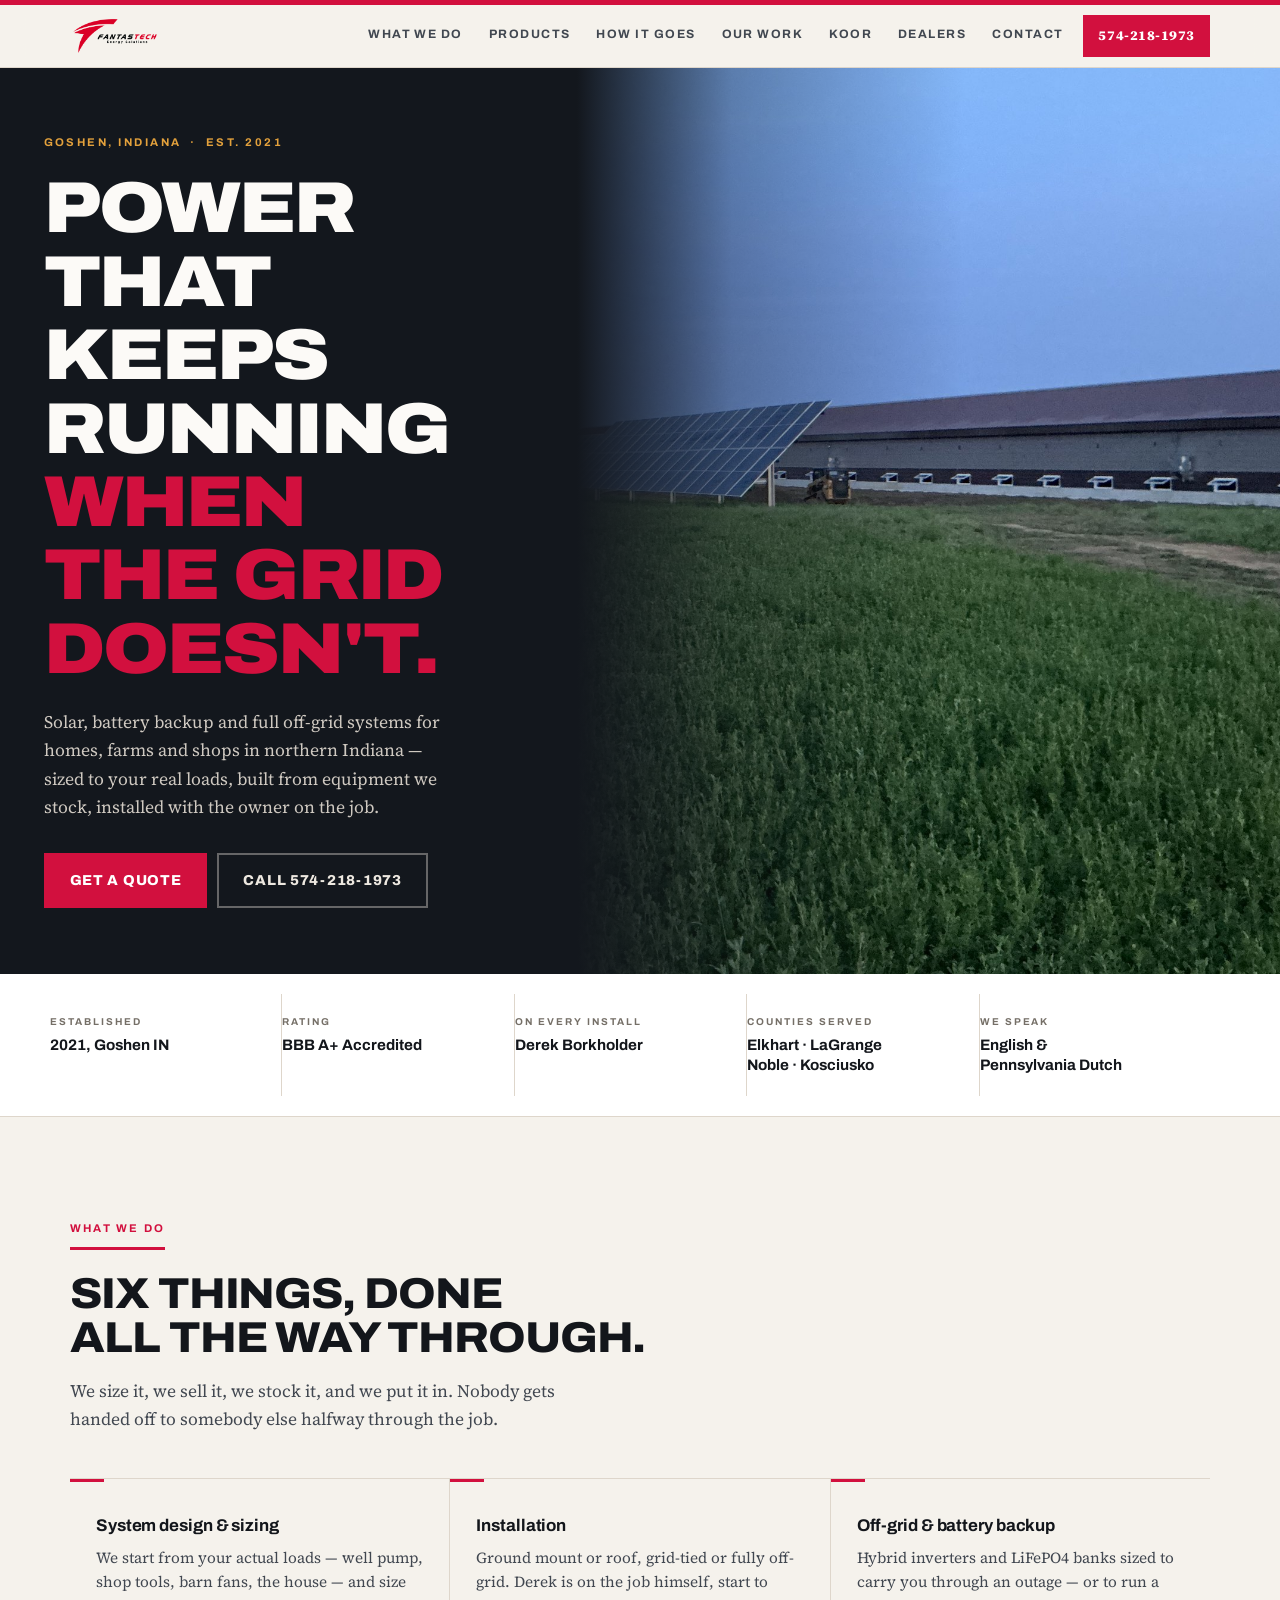
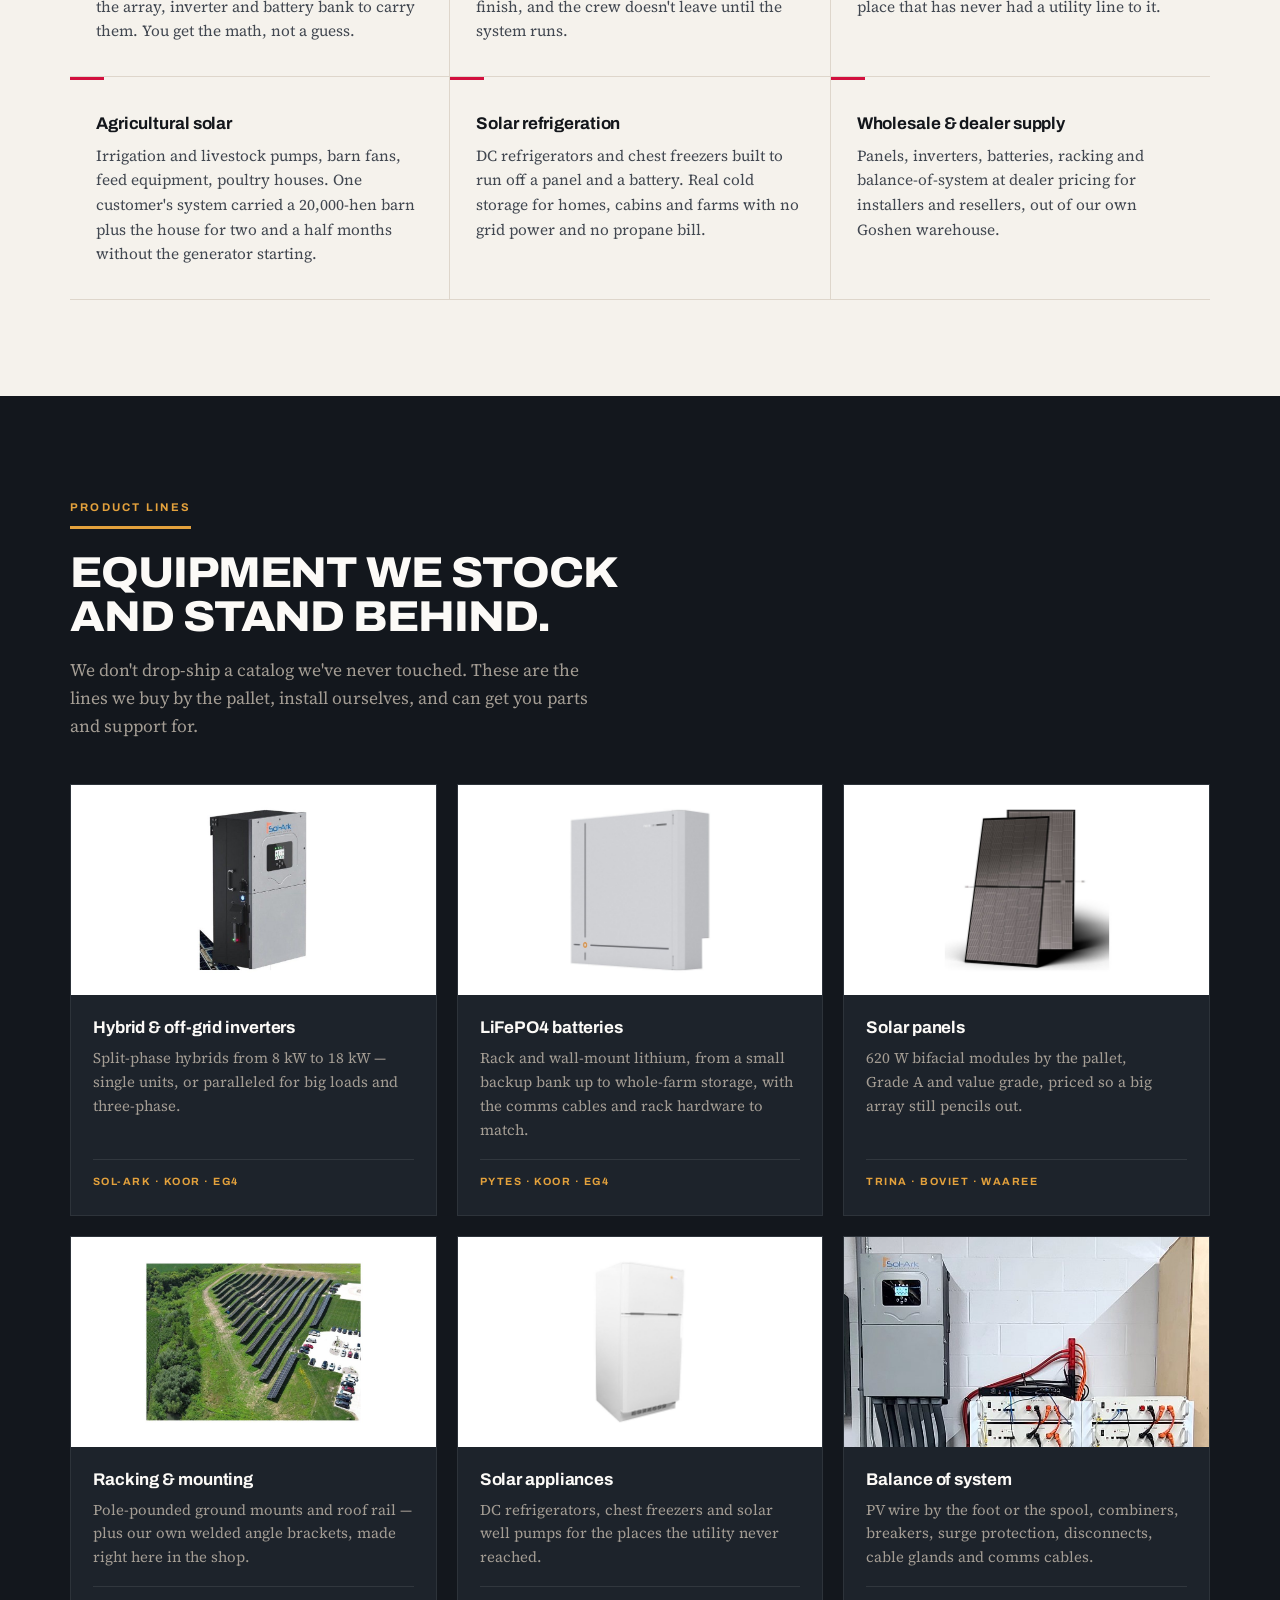
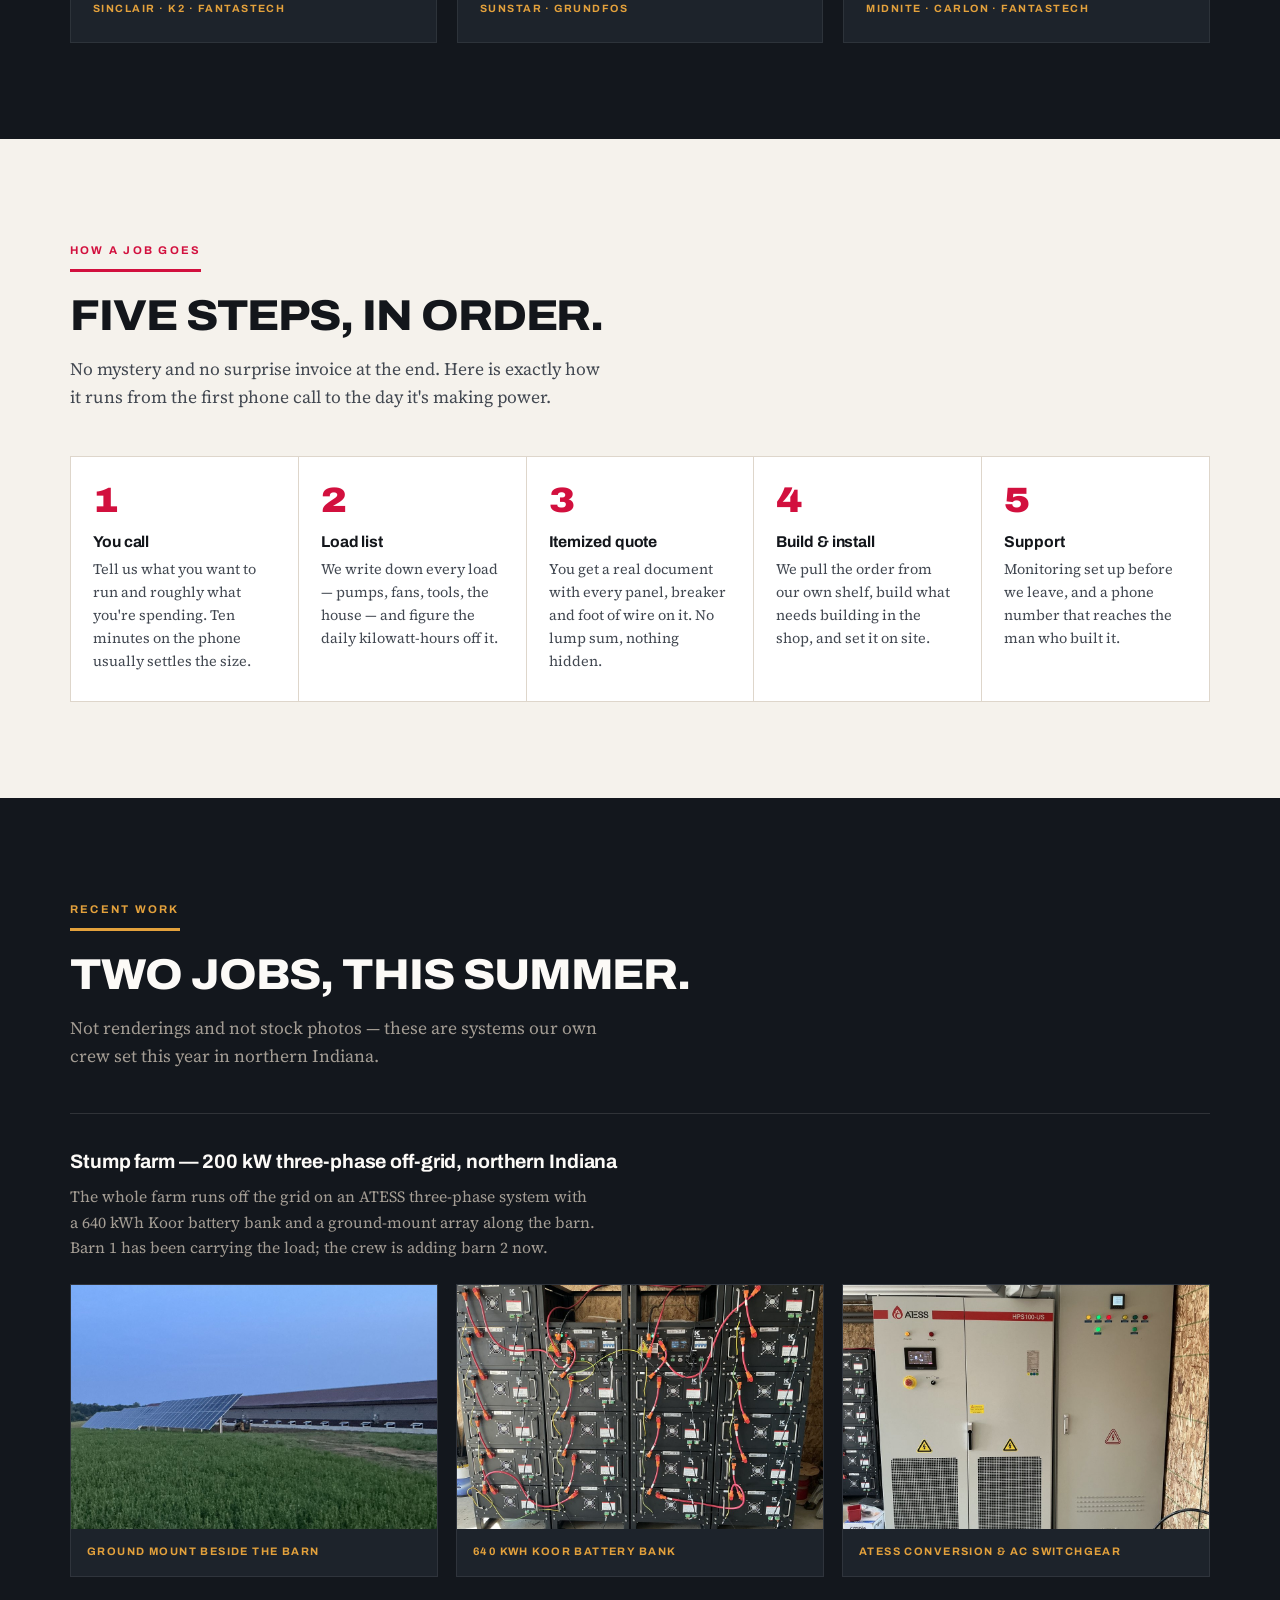
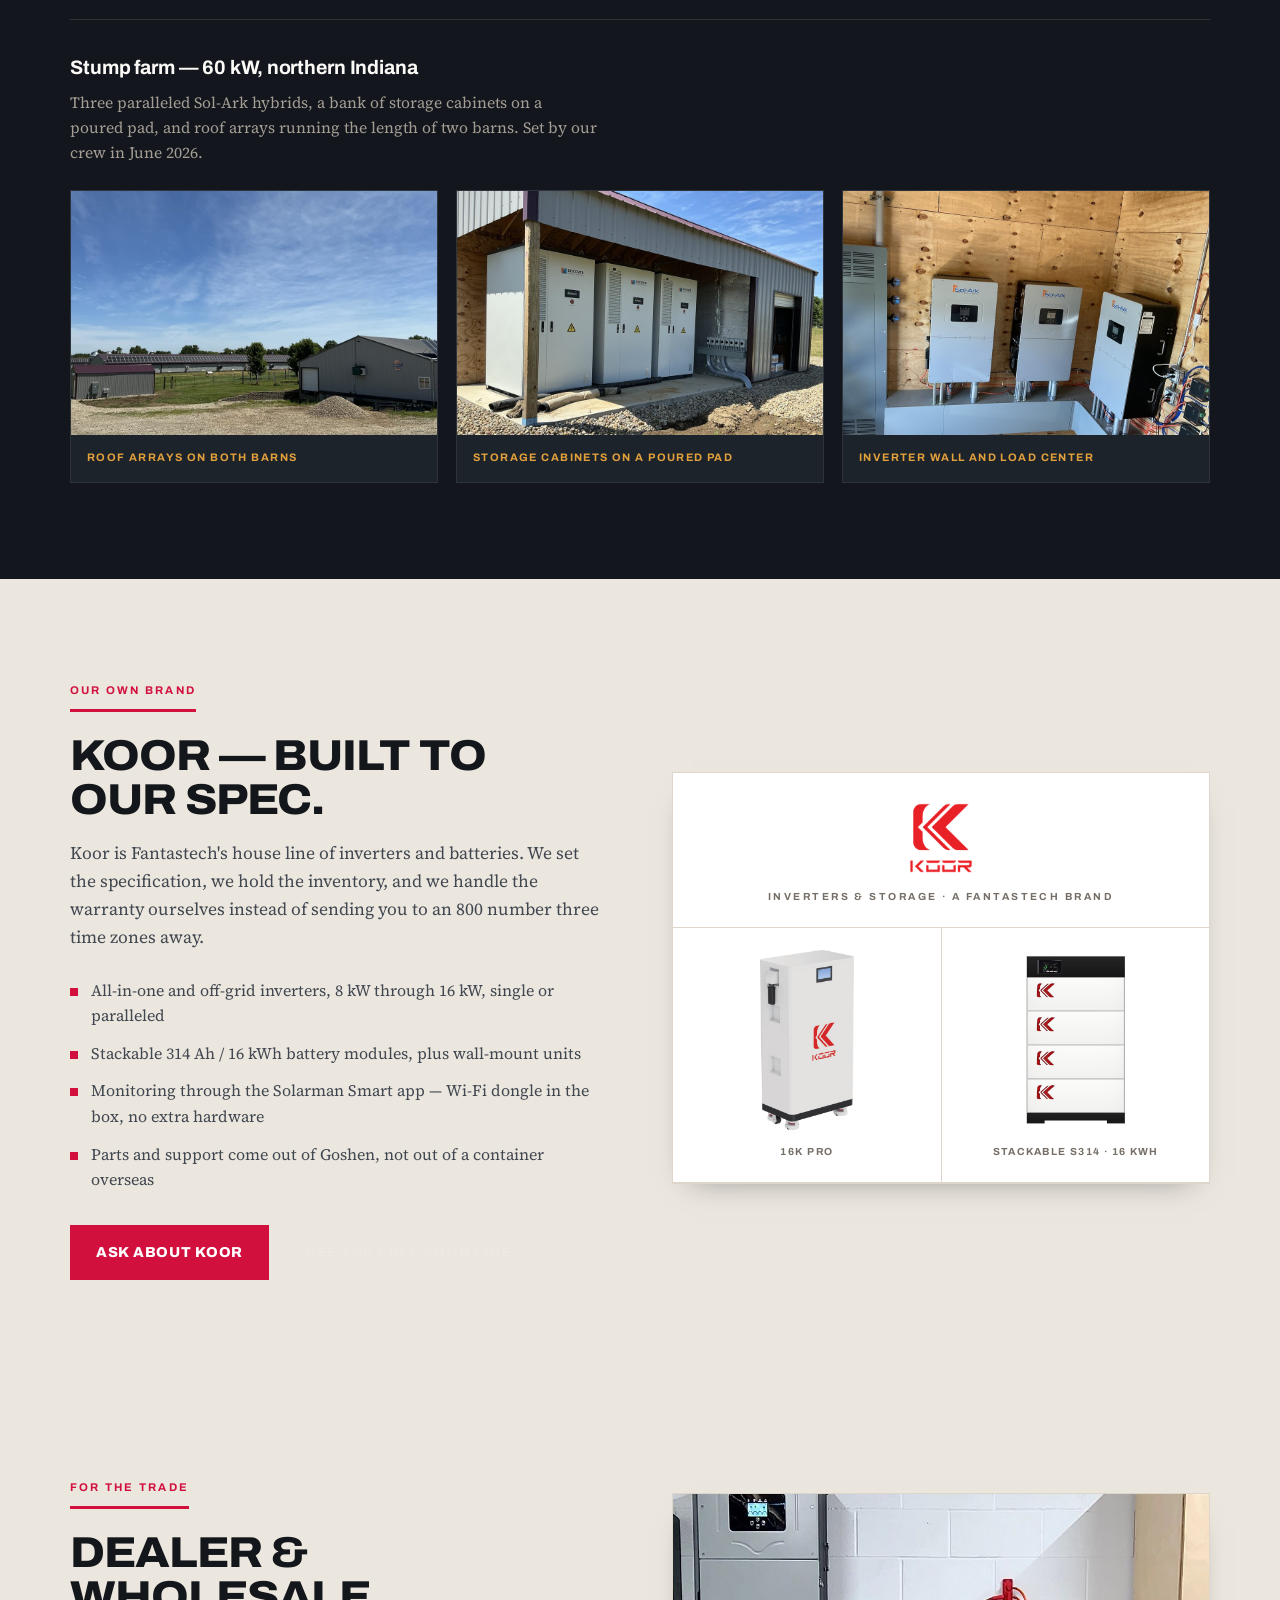
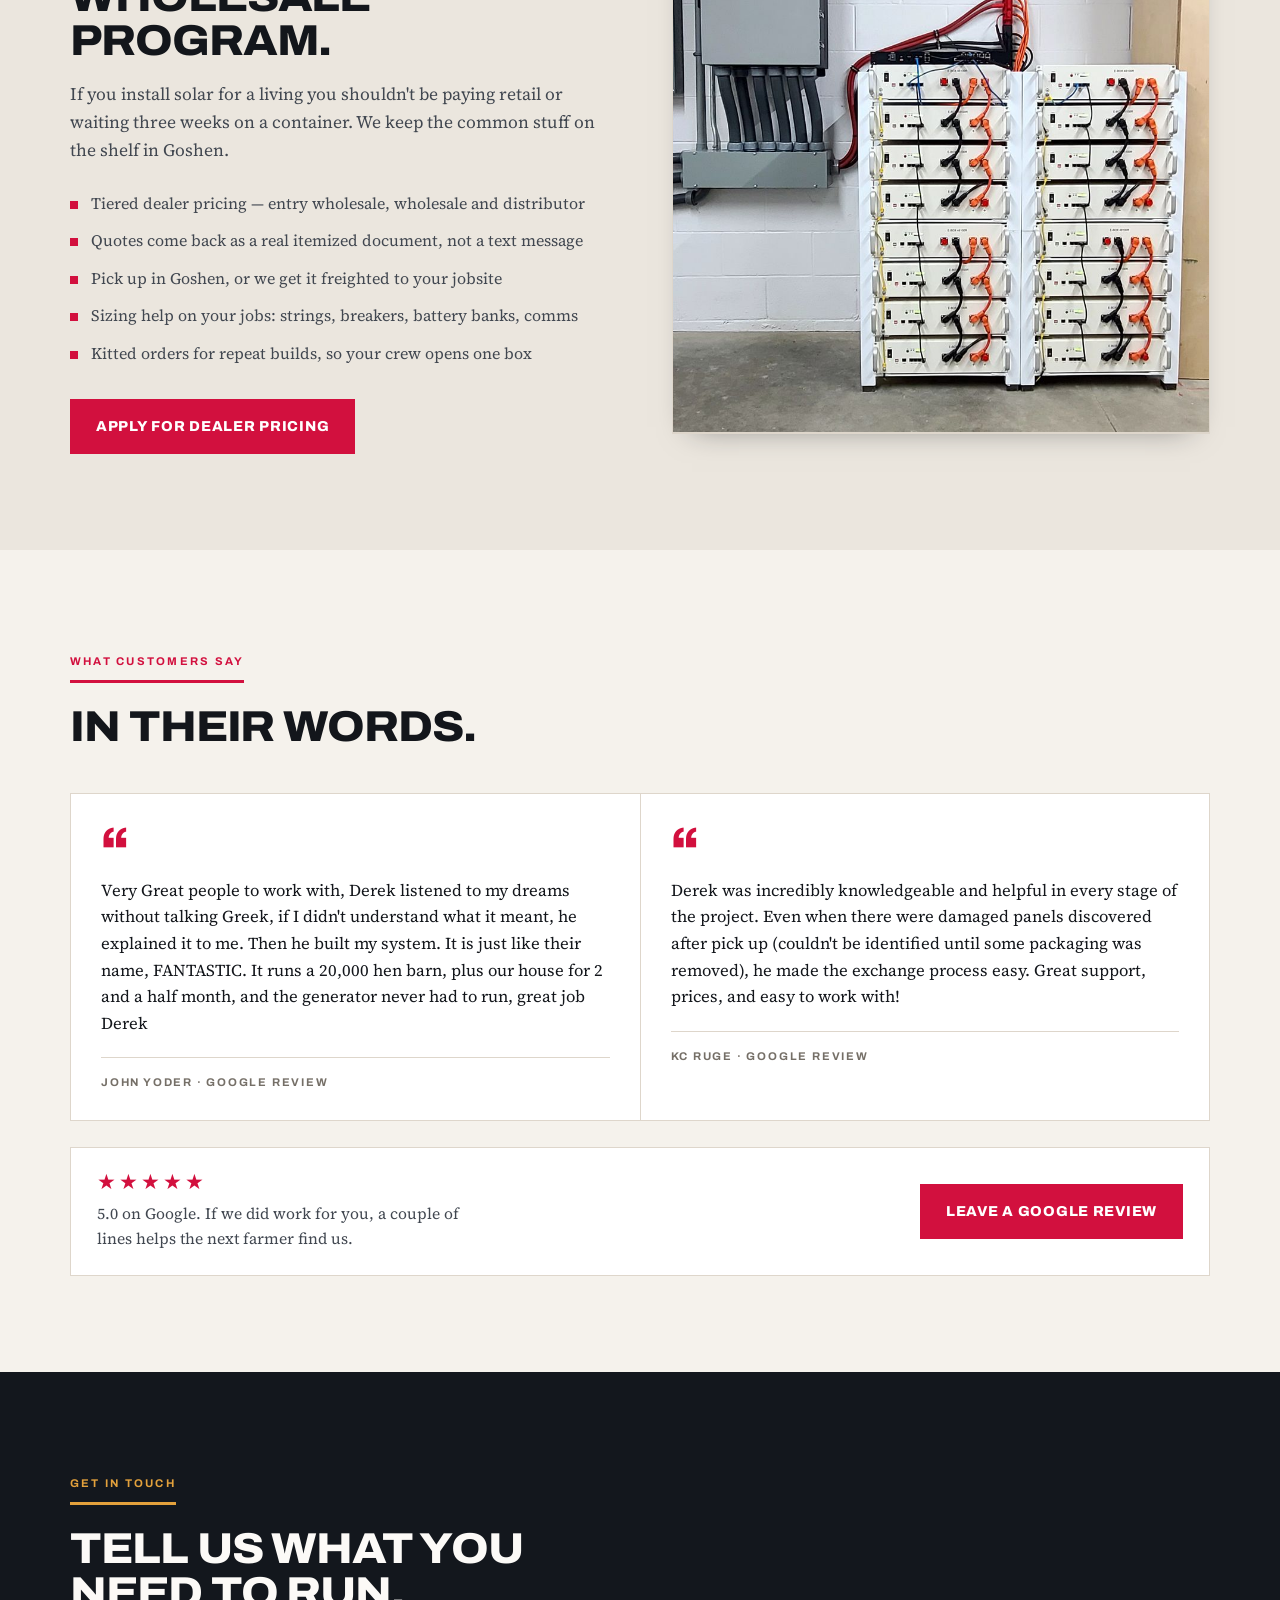
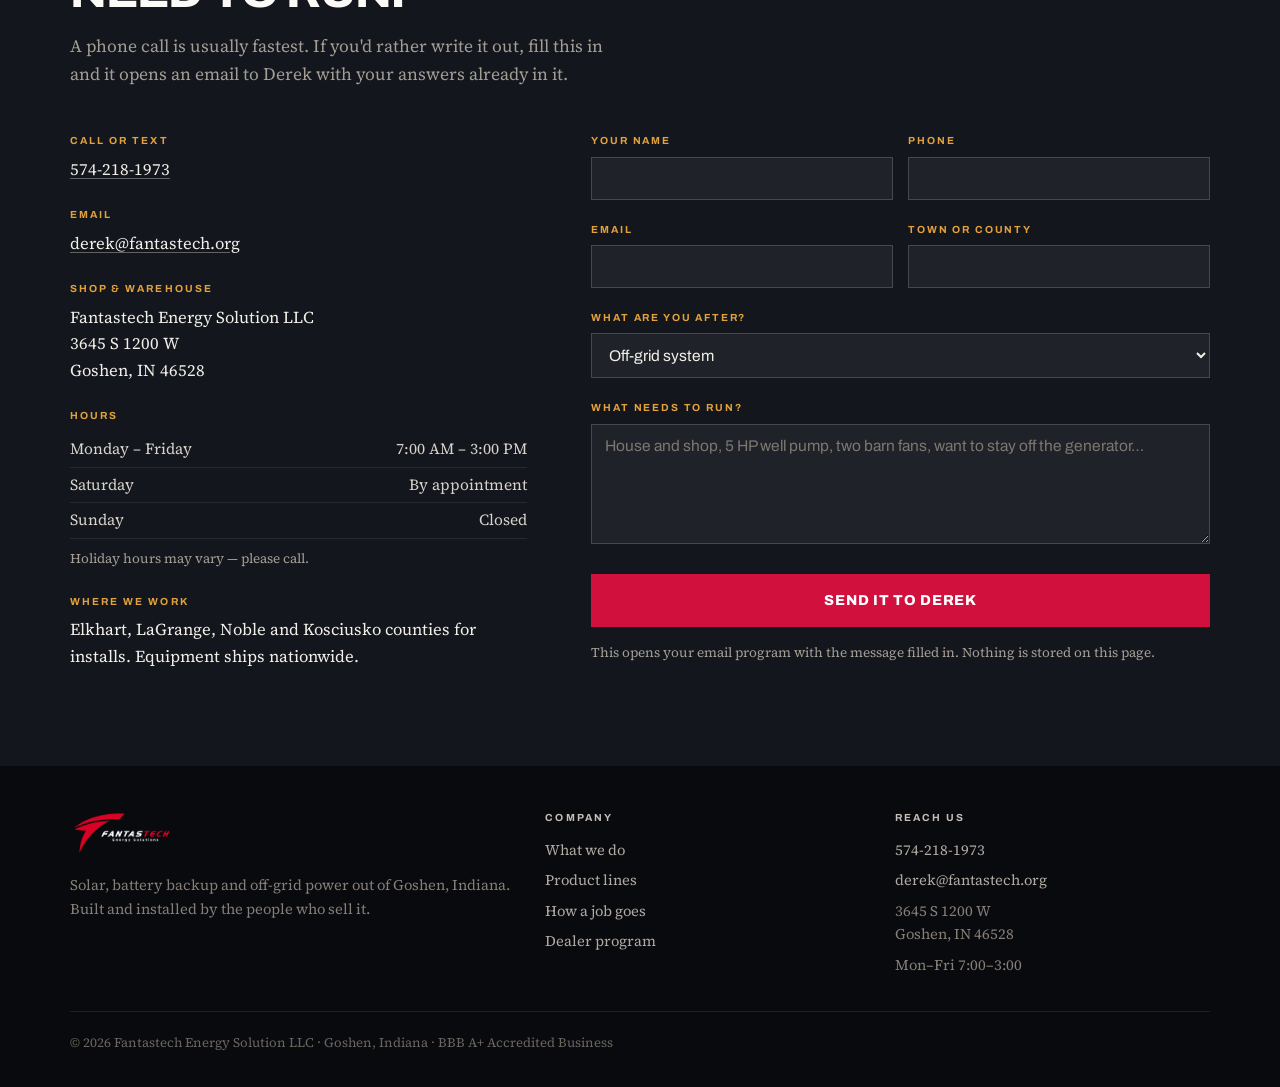
==== index.html @ 29fa272a "Link Koor section to koorusa.com, add Koor brand url to schema, add IndexNow key Co-Authored-By: Cla" ====
<!DOCTYPE html>
<html lang="en">
<head>
<meta charset="utf-8">
<meta name="viewport" content="width=device-width,initial-scale=1,viewport-fit=cover">
<title>Fantastech Energy | Solar, Battery Backup &amp; Off-Grid Power — Goshen, Indiana</title>
<meta name="description" content="Fantastech Energy Solution LLC designs and installs solar, battery backup and off-grid power systems for homes, farms and shops in northern Indiana. Owner on every job. Goshen, IN — 574-218-1973.">
<link rel="canonical" href="https://fantastechenergy.com/">
<meta name="robots" content="index,follow,max-image-preview:large">
<meta name="theme-color" content="#D2103E">
<meta name="geo.region" content="US-IN">
<meta name="geo.placename" content="Goshen, Indiana">
<meta name="geo.position" content="41.5878863;-85.6536408">
<link rel="icon" href="img/logo.png">
<meta property="og:type" content="website">
<meta property="og:site_name" content="Fantastech Energy">
<meta property="og:url" content="https://fantastechenergy.com/">
<meta property="og:title" content="Fantastech Energy — Solar &amp; Off-Grid Power, Goshen IN">
<meta property="og:description" content="Solar, battery backup and full off-grid systems for homes, farms and shops in northern Indiana. Sized to your real loads, installed with the owner on the job.">
<meta property="og:image" content="https://fantastechenergy.com/img/hero-lavere.jpg">
<meta name="twitter:card" content="summary_large_image">
<script type="application/ld+json">
{
 "@context": "https://schema.org",
 "@type": [
  "LocalBusiness",
  "HomeAndConstructionBusiness"
 ],
 "@id": "https://fantastechenergy.com/#business",
 "name": "Fantastech Energy Solution LLC",
 "alternateName": [
  "Fantastech Energy",
  "Fantastech Energy Solutions"
 ],
 "description": "Solar, battery backup and off-grid power systems for homes, farms and shops in northern Indiana. System design, installation, agricultural solar, solar refrigeration, and wholesale supply for installers. Home of the Koor inverter and battery line.",
 "url": "https://fantastechenergy.com/",
 "logo": "https://fantastechenergy.com/img/logo.png",
 "image": [
  "https://fantastechenergy.com/img/hero-lavere.jpg",
  "https://fantastechenergy.com/img/work-lv-batteries.jpg"
 ],
 "telephone": "+1-574-218-1973",
 "email": "derek@fantastech.org",
 "foundingDate": "2021-05-03",
 "founder": {
  "@type": "Person",
  "name": "Derek Borkholder",
  "jobTitle": "Owner"
 },
 "priceRange": "$$",
 "address": {
  "@type": "PostalAddress",
  "streetAddress": "3645 S 1200 W",
  "addressLocality": "Goshen",
  "addressRegion": "IN",
  "postalCode": "46528",
  "addressCountry": "US"
 },
 "geo": {
  "@type": "GeoCoordinates",
  "latitude": 41.5878863,
  "longitude": -85.6536408
 },
 "hasMap": "https://www.google.com/maps/search/?api=1&query=Fantastech%20Energy%20Solutions%20LLC%203645%20S%201200%20W%20Goshen%20IN",
 "openingHoursSpecification": [
  {
   "@type": "OpeningHoursSpecification",
   "dayOfWeek": [
    "Monday",
    "Tuesday",
    "Wednesday",
    "Thursday",
    "Friday"
   ],
   "opens": "07:00",
   "closes": "15:00"
  },
  {
   "@type": "OpeningHoursSpecification",
   "dayOfWeek": "Saturday",
   "description": "By appointment"
  }
 ],
 "areaServed": [
  {
   "@type": "AdministrativeArea",
   "name": "Elkhart County, Indiana"
  },
  {
   "@type": "AdministrativeArea",
   "name": "LaGrange County, Indiana"
  },
  {
   "@type": "AdministrativeArea",
   "name": "Noble County, Indiana"
  },
  {
   "@type": "AdministrativeArea",
   "name": "Kosciusko County, Indiana"
  },
  {
   "@type": "State",
   "name": "Indiana"
  }
 ],
 "availableLanguage": [
  "English",
  "Pennsylvania German"
 ],
 "knowsAbout": [
  "off-grid solar",
  "solar battery backup",
  "LiFePO4 batteries",
  "hybrid inverters",
  "agricultural solar",
  "poultry barn solar",
  "solar well pumps",
  "solar refrigerators",
  "ground mount solar racking",
  "Sol-Ark",
  "Koor",
  "Pytes",
  "EG4"
 ],
 "sameAs": [
  "https://www.facebook.com/FantastechEnergySolutionsLLC",
  "https://www.yelp.com/biz/fantastech-energy-solutions-goshen-2",
  "https://www.bbb.org/us/in/goshen/profile/solar-energy-products/fantastech-energy-solution-llc-0352-90147268"
 ],
 "makesOffer": [
  {
   "@type": "Offer",
   "itemOffered": {
    "@type": "Service",
    "name": "Off-grid solar system design and installation",
    "areaServed": "Northern Indiana"
   }
  },
  {
   "@type": "Offer",
   "itemOffered": {
    "@type": "Service",
    "name": "Solar battery backup for homes, farms and shops"
   }
  },
  {
   "@type": "Offer",
   "itemOffered": {
    "@type": "Service",
    "name": "Agricultural solar for barns, irrigation and livestock pumps"
   }
  },
  {
   "@type": "Offer",
   "itemOffered": {
    "@type": "Service",
    "name": "Solar refrigerators and freezers"
   }
  },
  {
   "@type": "Offer",
   "itemOffered": {
    "@type": "Service",
    "name": "Wholesale solar equipment for installers and dealers"
   }
  }
 ],
 "brand": {
  "@type": "Brand",
  "name": "Koor",
  "url": "https://koorusa.com/"
 }
}
</script>
<style>
html{color-scheme:light dark}
body{margin:0}
img{max-width:100%}
[hidden]{display:none!important}
:root{padding-top:env(safe-area-inset-top,0px);padding-bottom:env(safe-area-inset-bottom,0px)}
</style>
</head>
<body>
<link rel="preconnect" href="https://fonts.googleapis.com">
<link rel="preconnect" href="https://fonts.gstatic.com" crossorigin>
<link rel="stylesheet" href="https://fonts.googleapis.com/css2?family=Archivo:wdth,wght@100..115,400..900&family=Source+Serif+4:opsz,wght@8..60,400;8..60,600&display=swap">

<style>
:root{
  --paper:#F5F2EC;
  --surface:#FFFFFF;
  --sunk:#EBE6DE;
  --ink:#13161B;
  --ink-2:#414750;
  --muted:#756F67;
  --line:#DED6CB;
  --hair:#C9BFB2;
  --red:#D2103E;
  --red-deep:#A00B2E;
  --steel:#13171D;
  --steel-2:#1D232B;
  --steel-3:#2A323C;
  --on-steel:#EDE8E0;
  --on-steel-2:#A49D94;
  --amber:#E3A13C;
  --lift:0 1px 0 var(--line),0 14px 30px -20px rgba(19,22,27,.5);
}
@media (prefers-color-scheme:dark){
  :root:not([data-theme="light"]){
    --paper:#0F1216;--surface:#161A20;--sunk:#1B2027;
    --ink:#EDE8E0;--ink-2:#BDB6AD;--muted:#8E877F;
    --line:#2A3038;--hair:#39414B;
    --red:#F0426B;--red-deep:#D2103E;
    --steel:#090B0E;--steel-2:#14181E;--steel-3:#232A33;
    --on-steel:#EDE8E0;--on-steel-2:#8E877F;--amber:#E3A13C;
    --lift:0 1px 0 var(--line),0 16px 34px -22px rgba(0,0,0,.9);
  }
}
:root[data-theme="dark"]{
  --paper:#0F1216;--surface:#161A20;--sunk:#1B2027;
  --ink:#EDE8E0;--ink-2:#BDB6AD;--muted:#8E877F;
  --line:#2A3038;--hair:#39414B;
  --red:#F0426B;--red-deep:#D2103E;
  --steel:#090B0E;--steel-2:#14181E;--steel-3:#232A33;
  --on-steel:#EDE8E0;--on-steel-2:#8E877F;--amber:#E3A13C;
  --lift:0 1px 0 var(--line),0 16px 34px -22px rgba(0,0,0,.9);
}

*{box-sizing:border-box}
body{
  margin:0;background:var(--paper);color:var(--ink);
  font-family:"Source Serif 4",Georgia,serif;font-size:17px;line-height:1.6;
  -webkit-font-smoothing:antialiased;
}
img{max-width:100%;display:block}
a{color:inherit}
::selection{background:var(--red);color:#fff}

h1,h2,h3,h4,.ui,nav,button,label,input,select,textarea{
  font-family:Archivo,"Helvetica Neue",Arial,sans-serif;
}
h1,h2,h3{margin:0;text-wrap:balance;line-height:1.02;letter-spacing:-.025em}
h1{font-weight:900;font-variation-settings:"wdth" 112;font-size:clamp(2.3rem,6.4vw,4.5rem);text-transform:uppercase}
h2{font-weight:800;font-variation-settings:"wdth" 108;font-size:clamp(1.7rem,3.9vw,2.7rem);text-transform:uppercase}
h3{font-weight:700;font-size:1.06rem;line-height:1.24;letter-spacing:-.006em}
p{margin:0}

.wrap{width:100%;max-width:1180px;margin-inline:auto;padding-inline:20px}
.sec{padding-block:clamp(56px,7.5vw,104px)}
.tag{
  font-family:Archivo,sans-serif;font-weight:700;font-size:.7rem;letter-spacing:.2em;
  text-transform:uppercase;color:var(--red);display:inline-block;
  padding-bottom:9px;border-bottom:3px solid var(--red);margin-bottom:22px;
}
.lede{font-size:1.09rem;color:var(--ink-2);max-width:60ch;margin-top:18px}

/* ---------- header ---------- */
.topline{height:5px;background:var(--red)}
header{
  position:sticky;top:env(safe-area-inset-top,0px);z-index:60;
  background:color-mix(in srgb,var(--paper) 92%,transparent);
  backdrop-filter:saturate(1.5) blur(12px);
  border-bottom:1px solid var(--line);
}
.bar{display:flex;align-items:center;gap:20px;padding-block:10px}
.bar>img{height:40px;width:auto}
.lg-dark{display:none}
@media (prefers-color-scheme:dark){:root:not([data-theme="light"]) .lg-light{display:none}:root:not([data-theme="light"]) .lg-dark{display:block}}
:root[data-theme="dark"] .lg-light{display:none}
:root[data-theme="dark"] .lg-dark{display:block}

nav{display:flex;gap:26px;margin-left:auto}
nav a{
  font-weight:700;font-size:.76rem;letter-spacing:.12em;text-transform:uppercase;
  text-decoration:none;color:var(--ink-2);padding-block:6px;
  border-bottom:2px solid transparent;transition:color .15s,border-color .15s;
}
nav a:hover{color:var(--ink);border-bottom-color:var(--red)}
.tel{
  font-weight:800;font-size:.85rem;letter-spacing:.04em;background:var(--red);color:#fff;
  text-decoration:none;padding:10px 15px;white-space:nowrap;
}
.tel:hover{background:var(--red-deep)}
@media (max-width:900px){nav{display:none}}

/* ---------- hero ---------- */
.hero{display:grid;grid-template-columns:1fr 1.22fr;background:var(--steel)}
.hero .pane{padding:clamp(40px,5.2vw,78px) clamp(24px,3.4vw,58px);display:flex;flex-direction:column;justify-content:center}
.hero .shotwrap{position:relative;min-height:440px;background:var(--steel-2)}
.hero .shotwrap img{position:absolute;inset:0;width:100%;height:100%;object-fit:cover;object-position:50% 50%}
.hero .shotwrap::after{
  content:"";position:absolute;inset:0;
  background:linear-gradient(90deg,var(--steel) 0%,rgba(19,23,29,.35) 22%,rgba(19,23,29,0) 55%);
}
.hero .kick{
  font-family:Archivo,sans-serif;font-weight:700;font-size:.7rem;letter-spacing:.22em;
  text-transform:uppercase;color:var(--amber);margin-bottom:20px;
}
.hero h1{color:#FCFAF7}
.hero h1 span{display:block;color:var(--red)}
.hero .sub{color:#CFC9C1;font-size:1.1rem;margin-top:22px;max-width:44ch}
.ctas{display:flex;gap:10px;flex-wrap:wrap;margin-top:32px}
.btn{
  font-family:Archivo,sans-serif;font-weight:800;font-size:.9rem;letter-spacing:.05em;
  text-transform:uppercase;padding:14px 24px;text-decoration:none;display:inline-block;
  border:2px solid transparent;transition:background .15s,border-color .15s,color .15s;
}
.btn-p{background:var(--red);color:#fff}
.btn-p:hover{background:var(--red-deep)}
.btn-o{border-color:rgba(237,232,224,.38);color:#EDE8E0}
.btn-o:hover{border-color:#EDE8E0;background:rgba(255,255,255,.08)}
@media (max-width:880px){
  .hero{grid-template-columns:1fr}
  .hero .shotwrap{min-height:290px;order:-1}
  .hero .shotwrap::after{background:linear-gradient(0deg,var(--steel) 0%,rgba(19,23,29,0) 60%)}
}

/* ---------- spec bar ---------- */
.spec{background:var(--surface);border-bottom:1px solid var(--line)}
.spec .wrap{display:grid;grid-template-columns:repeat(5,1fr);gap:0}
.spec div{
  padding:20px 18px 20px 0;border-right:1px solid var(--line);
}
.spec div:last-child{border-right:0}
.spec dt{
  font-family:Archivo,sans-serif;font-weight:700;font-size:.62rem;letter-spacing:.2em;
  text-transform:uppercase;color:var(--muted);margin-bottom:6px;
}
.spec dd{margin:0;font-family:Archivo,sans-serif;font-weight:700;font-size:.95rem;color:var(--ink);line-height:1.3}
@media (max-width:900px){.spec .wrap{grid-template-columns:repeat(2,1fr)}.spec div{border-right:0;border-bottom:1px solid var(--line);padding-right:18px}}
@media (max-width:460px){.spec .wrap{grid-template-columns:1fr}}

/* ---------- services ---------- */
.svcs{display:grid;grid-template-columns:repeat(3,1fr);gap:1px;background:var(--line);
  border-block:1px solid var(--line);margin-top:44px}
@media (max-width:940px){.svcs{grid-template-columns:repeat(2,1fr)}}
@media (max-width:620px){.svcs{grid-template-columns:1fr}}
.svc{background:var(--paper);padding:30px 26px 32px;position:relative}
.svc::before{content:"";position:absolute;top:0;left:0;width:34px;height:3px;background:var(--red)}
.svc h3{margin-bottom:10px;padding-top:6px}
.svc p{font-size:.96rem;color:var(--ink-2)}

/* ---------- product lines ---------- */
.band{background:var(--steel);color:var(--on-steel)}
.band h2{color:#FCFAF7}
.band .lede{color:var(--on-steel-2)}
.band .tag{color:var(--amber);border-bottom-color:var(--amber)}
.lines{display:grid;grid-template-columns:repeat(3,1fr);gap:20px;margin-top:44px}
@media (max-width:940px){.lines{grid-template-columns:repeat(2,1fr)}}
@media (max-width:600px){.lines{grid-template-columns:1fr}}
.line{background:var(--steel-2);display:flex;flex-direction:column;
  border:1px solid rgba(255,255,255,.07);transition:transform .18s,border-color .18s}
.line:hover{transform:translateY(-3px);border-color:rgba(227,161,60,.5)}
.line .plate{background:#fff;height:210px;display:flex;align-items:center;justify-content:center;padding:20px}
.line .plate img{max-height:100%;width:auto;object-fit:contain}
.line .plate.full{padding:0}
.line .plate.full img{width:100%;height:100%;max-height:none;object-fit:cover}
.line .txt{padding:22px 22px 24px;flex:1;display:flex;flex-direction:column}
.line h3{color:#FCFAF7;margin-bottom:9px}
.line p{font-size:.93rem;color:var(--on-steel-2);flex:1}
.line .brands{
  font-family:Archivo,sans-serif;font-weight:700;font-size:.66rem;letter-spacing:.14em;
  text-transform:uppercase;color:var(--amber);margin-top:16px;
  padding-top:14px;border-top:1px solid rgba(255,255,255,.09);
}

/* ---------- recent work ---------- */
.shots{display:grid;grid-template-columns:repeat(3,1fr);gap:18px;margin-top:44px}
@media (max-width:860px){.shots{grid-template-columns:1fr}}
.shots figure{margin:0;border:1px solid rgba(255,255,255,.08);background:var(--steel-2)}
.shots img{width:100%;aspect-ratio:3/2;object-fit:cover;max-width:100%}
.shots figcaption{
  font-family:Archivo,sans-serif;font-weight:700;font-size:.68rem;letter-spacing:.13em;
  text-transform:uppercase;color:var(--amber);padding:14px 16px 16px;
}

.job{margin-top:42px;padding-top:36px;border-top:1px solid rgba(255,255,255,.12)}
.job:first-of-type{border-top:0;padding-top:0}
.jobhead h3{color:#FCFAF7;font-size:1.22rem;margin-bottom:10px}
.jobhead p{font-size:.98rem;color:var(--on-steel-2);max-width:66ch}
.job .shots{margin-top:24px}
/* ---------- process (a real sequence) ---------- */
.steps{display:grid;grid-template-columns:repeat(5,1fr);gap:1px;background:var(--line);
  border:1px solid var(--line);margin-top:44px}
@media (max-width:900px){.steps{grid-template-columns:repeat(2,1fr)}}
@media (max-width:520px){.steps{grid-template-columns:1fr}}
.step{background:var(--surface);padding:26px 22px 28px}
.step .num{
  font-family:Archivo,sans-serif;font-weight:900;font-variation-settings:"wdth" 112;
  font-size:2.2rem;line-height:1;color:var(--red);font-variant-numeric:tabular-nums;
  margin-bottom:14px;
}
.step h3{font-size:.98rem;margin-bottom:7px}
.step p{font-size:.9rem;color:var(--ink-2)}

/* ---------- split sections ---------- */
.split{display:grid;grid-template-columns:1fr 1fr;gap:clamp(30px,5vw,70px);align-items:center}
@media (max-width:860px){.split{grid-template-columns:1fr}}
.checks{list-style:none;margin:26px 0 0;padding:0;display:grid;gap:12px}
.checks li{display:flex;gap:13px;align-items:flex-start;font-size:1rem;color:var(--ink-2)}
.checks li::before{content:"";flex:none;width:8px;height:8px;margin-top:10px;background:var(--red)}

.koorcard{background:var(--surface);border:1px solid var(--line);box-shadow:var(--lift)}
.koorcard .head{padding:30px 30px 22px;text-align:center;border-bottom:1px solid var(--line)}
.koorcard .head img{height:70px;width:auto;margin:0 auto}
.koorcard .head .cap{
  font-family:Archivo,sans-serif;font-weight:700;font-size:.64rem;letter-spacing:.24em;
  text-transform:uppercase;color:var(--muted);margin-top:16px;
}
.koorcard .duo{display:grid;grid-template-columns:1fr 1fr}
.koorcard .duo figure{margin:0;padding:22px 16px;background:#fff}
.koorcard .duo figure+figure{border-left:1px solid var(--line)}
.koorcard .duo img{height:180px;width:auto;margin:0 auto;object-fit:contain}
.koorcard .duo figcaption{
  font-family:Archivo,sans-serif;font-weight:700;font-size:.64rem;letter-spacing:.14em;
  text-transform:uppercase;color:#756F67;text-align:center;margin-top:14px;
}

.dealer{background:var(--sunk)}
.framed{border:1px solid var(--line);box-shadow:var(--lift);width:100%;max-height:540px;object-fit:cover}

/* ---------- reviews ---------- */
.quotes{display:grid;grid-template-columns:1fr 1fr;gap:1px;background:var(--line);
  border:1px solid var(--line);margin-top:44px}
@media (max-width:820px){.quotes{grid-template-columns:1fr}}
blockquote{margin:0;background:var(--surface);padding:34px 30px 28px;position:relative}
blockquote .mark{
  font-family:Archivo,sans-serif;font-weight:900;font-size:3.4rem;line-height:.7;
  color:var(--red);display:block;margin-bottom:12px;
}
blockquote p{font-size:1.04rem;color:var(--ink)}
blockquote footer{
  font-family:Archivo,sans-serif;font-weight:700;font-size:.7rem;letter-spacing:.16em;
  text-transform:uppercase;color:var(--muted);margin-top:20px;padding-top:16px;
  border-top:1px solid var(--line);
}

/* ---------- review cta ---------- */
.revcta{display:flex;flex-wrap:wrap;gap:22px;align-items:center;justify-content:space-between;
  margin-top:26px;padding:24px 26px;background:var(--surface);border:1px solid var(--line)}
.revcta .stars{color:var(--red);font-size:1.3rem;letter-spacing:.14em;line-height:1}
.revcta .note2{font-size:.98rem;color:var(--ink-2);margin-top:8px;max-width:48ch}

/* ---------- contact ---------- */
.contact{background:var(--steel);color:var(--on-steel)}
.contact h2{color:#FCFAF7}
.contact .tag{color:var(--amber);border-bottom-color:var(--amber)}
.contact .lede{color:var(--on-steel-2)}
.cgrid{display:grid;grid-template-columns:.85fr 1.15fr;gap:clamp(30px,5vw,64px);margin-top:44px}
@media (max-width:860px){.cgrid{grid-template-columns:1fr}}
.dl{display:grid;gap:24px;align-content:start}
.dl .k{
  font-family:Archivo,sans-serif;font-weight:700;font-size:.64rem;letter-spacing:.2em;
  text-transform:uppercase;color:var(--amber);margin-bottom:7px;
}
.dl .v{font-size:1.04rem;color:#F2EEE8}
.dl .v a{color:#F2EEE8;text-underline-offset:3px;text-decoration-color:rgba(242,238,232,.35)}
.dl .v a:hover{color:#fff;text-decoration-color:var(--amber)}
.hours{width:100%;border-collapse:collapse;font-size:.97rem;color:#D8D2CA}
.hours td{padding:5px 0;border-bottom:1px solid rgba(255,255,255,.08)}
.hours td:last-child{text-align:right;font-variant-numeric:tabular-nums}

form{display:grid;gap:15px}
label{font-weight:700;font-size:.64rem;letter-spacing:.18em;text-transform:uppercase;
  color:var(--amber);display:block;margin-bottom:7px}
input,textarea,select{
  width:100%;font-family:Archivo,sans-serif;font-size:.97rem;padding:12px 13px;
  background:rgba(255,255,255,.05);color:#F3EFE9;
  border:1px solid rgba(255,255,255,.17);border-radius:0;
}
input::placeholder,textarea::placeholder{color:#7E776F}
input:focus,textarea:focus,select:focus{outline:2px solid var(--amber);outline-offset:0;border-color:transparent}
textarea{min-height:120px;resize:vertical}
.row2{display:grid;grid-template-columns:1fr 1fr;gap:15px}
@media (max-width:520px){.row2{grid-template-columns:1fr}}
button{
  font-weight:800;font-size:.9rem;letter-spacing:.05em;text-transform:uppercase;
  background:var(--red);color:#fff;border:0;padding:15px 24px;cursor:pointer;
}
button:hover{background:var(--red-deep)}
.note{font-size:.84rem;color:var(--on-steel-2)}

/* ---------- footer ---------- */
footer.site{background:#080A0D;color:#867F77;padding-block:44px 34px;font-size:.92rem}
footer.site .cols{display:grid;grid-template-columns:1.4fr 1fr 1fr;gap:34px}
@media (max-width:760px){footer.site .cols{grid-template-columns:1fr}}
footer.site img{height:46px;width:auto;margin-bottom:18px}
footer.site h4{
  font-weight:700;font-size:.64rem;letter-spacing:.2em;text-transform:uppercase;
  color:#C6BFB6;margin:0 0 12px;
}
footer.site ul{list-style:none;margin:0;padding:0;display:grid;gap:7px}
footer.site a{color:#B2ABA3;text-decoration:none}
footer.site a:hover{color:#fff}
footer.site .legal{margin-top:34px;padding-top:20px;border-top:1px solid #1C2026;font-size:.82rem;color:#6B655E}

:focus-visible{outline:2px solid var(--red);outline-offset:2px}
@media (prefers-reduced-motion:reduce){*{transition:none!important;animation:none!important}}
</style>

<div class="topline"></div>
<header>
  <div class="wrap bar">
    <img class="lg-light" src="img/logo.png" alt="Fantastech Energy">
    <img class="lg-dark" src="img/logo-white.png" alt="Fantastech Energy">
    <nav>
      <a href="#work">What We Do</a>
      <a href="#lines">Products</a>
      <a href="#how">How It Goes</a>
      <a href="#work-shown">Our Work</a>
      <a href="#koor">Koor</a>
      <a href="#dealers">Dealers</a>
      <a href="#contact">Contact</a>
    </nav>
    <a class="tel" href="tel:5742181973">574&#8209;218&#8209;1973</a>
  </div>
</header>

<section class="hero">
  <div class="pane">
    <div class="kick">Goshen, Indiana &nbsp;·&nbsp; Est. 2021</div>
    <h1>Power that<br>keeps running<span>when the grid doesn't.</span></h1>
    <p class="sub">Solar, battery backup and full off&#8209;grid systems for homes, farms and shops in northern Indiana — sized to your real loads, built from equipment we stock, installed with the owner on the job.</p>
    <div class="ctas">
      <a class="btn btn-p" href="#contact">Get a quote</a>
      <a class="btn btn-o" href="tel:5742181973">Call 574-218-1973</a>
    </div>
  </div>
  <div class="shotwrap">
    <img src="img/hero-lavere.jpg" alt="A large Fantastech ground-mount solar array running alongside a livestock barn on a northern Indiana farm">
  </div>
</section>

<div class="spec">
  <div class="wrap">
    <div><dt>Established</dt><dd>2021, Goshen IN</dd></div>
    <div><dt>Rating</dt><dd>BBB A+ Accredited</dd></div>
    <div><dt>On every install</dt><dd>Derek Borkholder</dd></div>
    <div><dt>Counties served</dt><dd>Elkhart · LaGrange<br>Noble · Kosciusko</dd></div>
    <div><dt>We speak</dt><dd>English &amp;<br>Pennsylvania Dutch</dd></div>
  </div>
</div>

<section class="sec" id="work">
  <div class="wrap">
    <div class="tag">What we do</div>
    <h2>Six things, done<br>all the way through.</h2>
    <p class="lede">We size it, we sell it, we stock it, and we put it in. Nobody gets handed off to somebody else halfway through the job.</p>

    <div class="svcs">
      <div class="svc">
        <h3>System design &amp; sizing</h3>
        <p>We start from your actual loads — well pump, shop tools, barn fans, the house — and size the array, inverter and battery bank to carry them. You get the math, not a guess.</p>
      </div>
      <div class="svc">
        <h3>Installation</h3>
        <p>Ground mount or roof, grid-tied or fully off-grid. Derek is on the job himself, start to finish, and the crew doesn't leave until the system runs.</p>
      </div>
      <div class="svc">
        <h3>Off-grid &amp; battery backup</h3>
        <p>Hybrid inverters and LiFePO4 banks sized to carry you through an outage — or to run a place that has never had a utility line to it.</p>
      </div>
      <div class="svc">
        <h3>Agricultural solar</h3>
        <p>Irrigation and livestock pumps, barn fans, feed equipment, poultry houses. One customer's system carried a 20,000&#8209;hen barn plus the house for two and a half months without the generator starting.</p>
      </div>
      <div class="svc">
        <h3>Solar refrigeration</h3>
        <p>DC refrigerators and chest freezers built to run off a panel and a battery. Real cold storage for homes, cabins and farms with no grid power and no propane bill.</p>
      </div>
      <div class="svc">
        <h3>Wholesale &amp; dealer supply</h3>
        <p>Panels, inverters, batteries, racking and balance-of-system at dealer pricing for installers and resellers, out of our own Goshen warehouse.</p>
      </div>
    </div>
  </div>
</section>

<section class="sec band" id="lines">
  <div class="wrap">
    <div class="tag">Product lines</div>
    <h2>Equipment we stock<br>and stand behind.</h2>
    <p class="lede">We don't drop-ship a catalog we've never touched. These are the lines we buy by the pallet, install ourselves, and can get you parts and support for.</p>

    <div class="lines">
      <div class="line">
        <div class="plate"><img src="img/sol-ark-18k.jpg" alt="Sol-Ark 18K hybrid inverter"></div>
        <div class="txt">
          <h3>Hybrid &amp; off-grid inverters</h3>
          <p>Split-phase hybrids from 8 kW to 18 kW — single units, or paralleled for big loads and three-phase.</p>
          <div class="brands">Sol-Ark · Koor · EG4</div>
        </div>
      </div>
      <div class="line">
        <div class="plate"><img src="img/pytes-v16.jpg" alt="Pytes V16 lithium battery"></div>
        <div class="txt">
          <h3>LiFePO4 batteries</h3>
          <p>Rack and wall-mount lithium, from a small backup bank up to whole-farm storage, with the comms cables and rack hardware to match.</p>
          <div class="brands">Pytes · Koor · EG4</div>
        </div>
      </div>
      <div class="line">
        <div class="plate"><img src="img/trina-620w-panel.jpg" alt="Trina 620 watt bifacial solar panel"></div>
        <div class="txt">
          <h3>Solar panels</h3>
          <p>620&nbsp;W bifacial modules by the pallet, Grade&nbsp;A and value grade, priced so a big array still pencils out.</p>
          <div class="brands">Trina · Boviet · Waaree</div>
        </div>
      </div>
      <div class="line">
        <div class="plate"><img src="img/sinclair-c-channel.jpg" alt="Ground mount solar array on Sinclair racking"></div>
        <div class="txt">
          <h3>Racking &amp; mounting</h3>
          <p>Pole-pounded ground mounts and roof rail — plus our own welded angle brackets, made right here in the shop.</p>
          <div class="brands">Sinclair · K2 · Fantastech</div>
        </div>
      </div>
      <div class="line">
        <div class="plate"><img src="img/sunstar-fridge.jpg" alt="Solar-powered DC refrigerator"></div>
        <div class="txt">
          <h3>Solar appliances</h3>
          <p>DC refrigerators, chest freezers and solar well pumps for the places the utility never reached.</p>
          <div class="brands">SunStar · Grundfos</div>
        </div>
      </div>
      <div class="line">
        <div class="plate full"><img src="img/bos.jpg" alt="Inverter, conduit runs and battery rack cabling on a finished install"></div>
        <div class="txt">
          <h3>Balance of system</h3>
          <p>PV wire by the foot or the spool, combiners, breakers, surge protection, disconnects, cable glands and comms cables.</p>
          <div class="brands">MidNite · Carlon · Fantastech</div>
        </div>
      </div>
    </div>
  </div>
</section>

<section class="sec" id="how">
  <div class="wrap">
    <div class="tag">How a job goes</div>
    <h2>Five steps, in order.</h2>
    <p class="lede">No mystery and no surprise invoice at the end. Here is exactly how it runs from the first phone call to the day it's making power.</p>

    <div class="steps">
      <div class="step">
        <div class="num">1</div>
        <h3>You call</h3>
        <p>Tell us what you want to run and roughly what you're spending. Ten minutes on the phone usually settles the size.</p>
      </div>
      <div class="step">
        <div class="num">2</div>
        <h3>Load list</h3>
        <p>We write down every load — pumps, fans, tools, the house — and figure the daily kilowatt-hours off it.</p>
      </div>
      <div class="step">
        <div class="num">3</div>
        <h3>Itemized quote</h3>
        <p>You get a real document with every panel, breaker and foot of wire on it. No lump sum, nothing hidden.</p>
      </div>
      <div class="step">
        <div class="num">4</div>
        <h3>Build &amp; install</h3>
        <p>We pull the order from our own shelf, build what needs building in the shop, and set it on site.</p>
      </div>
      <div class="step">
        <div class="num">5</div>
        <h3>Support</h3>
        <p>Monitoring set up before we leave, and a phone number that reaches the man who built it.</p>
      </div>
    </div>
  </div>
</section>

<section class="sec band" id="work-shown">
  <div class="wrap">
    <div class="tag">Recent work</div>
    <h2>Two jobs, this summer.</h2>
    <p class="lede">Not renderings and not stock photos &mdash; these are systems our own crew set this year in northern Indiana.</p>

    <div class="job">
      <div class="jobhead">
        <h3>Stump farm &mdash; 200 kW three-phase off-grid, northern Indiana</h3>
        <p>The whole farm runs off the grid on an ATESS three-phase system with a 640 kWh Koor battery bank and a ground-mount array along the barn. Barn 1 has been carrying the load; the crew is adding barn 2 now.</p>
      </div>
      <div class="shots">
        <figure><img src="img/work-lv-array.jpg" alt="Ground-mount solar array running alongside a long livestock barn"><figcaption>Ground mount beside the barn</figcaption></figure>
        <figure><img src="img/work-lv-batteries.jpg" alt="Four Koor battery cabinets, twenty-four modules, wired and running"><figcaption>640 kWh Koor battery bank</figcaption></figure>
        <figure><img src="img/work-lv-atess.jpg" alt="ATESS HPS100-US power conversion cabinet beside an AC switching cabinet"><figcaption>ATESS conversion &amp; AC switchgear</figcaption></figure>
      </div>
    </div>

    <div class="job">
      <div class="jobhead">
        <h3>Stump farm &mdash; 60 kW, northern Indiana</h3>
        <p>Three paralleled Sol-Ark hybrids, a bank of storage cabinets on a poured pad, and roof arrays running the length of two barns. Set by our crew in June 2026.</p>
      </div>
      <div class="shots">
        <figure><img src="img/work-farm.jpg" alt="Roof-mounted solar arrays running the length of two barns"><figcaption>Roof arrays on both barns</figcaption></figure>
        <figure><img src="img/work-batteries.jpg" alt="Three storage cabinets on a concrete pad under a lean-to"><figcaption>Storage cabinets on a poured pad</figcaption></figure>
        <figure><img src="img/work-wall.jpg" alt="Three Sol-Ark inverters and a load center on the equipment wall"><figcaption>Inverter wall and load center</figcaption></figure>
      </div>
    </div>
  </div>
</section>

<section class="sec" id="koor" style="background:var(--sunk)">
  <div class="wrap split">
    <div>
      <div class="tag">Our own brand</div>
      <h2>Koor — built to<br>our spec.</h2>
      <p class="lede">Koor is Fantastech's house line of inverters and batteries. We set the specification, we hold the inventory, and we handle the warranty ourselves instead of sending you to an 800 number three time zones away.</p>
      <ul class="checks">
        <li>All-in-one and off-grid inverters, 8&nbsp;kW through 16&nbsp;kW, single or paralleled</li>
        <li>Stackable 314&nbsp;Ah / 16&nbsp;kWh battery modules, plus wall-mount units</li>
        <li>Monitoring through the Solarman Smart app — Wi&#8209;Fi dongle in the box, no extra hardware</li>
        <li>Parts and support come out of Goshen, not out of a container overseas</li>
      </ul>
      <div class="ctas"><a class="btn btn-p" href="#contact">Ask about Koor</a> <a class="btn btn-o" href="https://koorusa.com/" rel="noopener">See the full Koor line</a></div>
    </div>
    <div class="koorcard">
      <div class="head">
        <img src="img/koor.png" alt="Koor">
        <div class="cap">Inverters &amp; Storage · A Fantastech Brand</div>
      </div>
      <div class="duo">
        <figure><img src="img/koor-16k-pro.jpg" alt="Koor 16K Pro"><figcaption>16K Pro</figcaption></figure>
        <figure><img src="img/koor-stackable.jpg" alt="Koor Stackable S314 battery — four stacked 314Ah modules"><figcaption>Stackable S314 · 16 kWh</figcaption></figure>
      </div>
    </div>
  </div>
</section>

<section class="sec dealer" id="dealers">
  <div class="wrap split">
    <div>
      <div class="tag">For the trade</div>
      <h2>Dealer &amp;<br>wholesale program.</h2>
      <p class="lede">If you install solar for a living you shouldn't be paying retail or waiting three weeks on a container. We keep the common stuff on the shelf in Goshen.</p>
      <ul class="checks">
        <li>Tiered dealer pricing — entry wholesale, wholesale and distributor</li>
        <li>Quotes come back as a real itemized document, not a text message</li>
        <li>Pick up in Goshen, or we get it freighted to your jobsite</li>
        <li>Sizing help on your jobs: strings, breakers, battery banks, comms</li>
        <li>Kitted orders for repeat builds, so your crew opens one box</li>
      </ul>
      <div class="ctas"><a class="btn btn-p" href="#contact">Apply for dealer pricing</a></div>
    </div>
    <div>
      <img class="framed" src="img/install2.jpg" alt="Hybrid inverter and lithium battery racks wired in on a Fantastech install">
    </div>
  </div>
</section>

<section class="sec" id="reviews">
  <div class="wrap">
    <div class="tag">What customers say</div>
    <h2>In their words.</h2>
    <div class="quotes">
      <blockquote>
        <span class="mark">&ldquo;</span>
        <p>Very Great people to work with, Derek listened to my dreams without talking Greek, if I didn't understand what it meant, he explained it to me. Then he built my system. It is just like their name, FANTASTIC. It runs a 20,000 hen barn, plus our house for 2 and a half month, and the generator never had to run, great job Derek</p>
        <footer>John Yoder · Google review</footer>
      </blockquote>
      <blockquote>
        <span class="mark">&ldquo;</span>
        <p>Derek was incredibly knowledgeable and helpful in every stage of the project. Even when there were damaged panels discovered after pick up (couldn't be identified until some packaging was removed), he made the exchange process easy. Great support, prices, and easy to work with!</p>
        <footer>KC Ruge · Google review</footer>
      </blockquote>
    </div>
    <div class="revcta">
      <div>
        <div class="stars">★★★★★</div>
        <p class="note2">5.0 on Google. If we did work for you, a couple of lines helps the next farmer find us.</p>
      </div>
      <a class="btn btn-p" href="https://www.google.com/maps/search/?api=1&amp;query=Fantastech%20Energy%20Solutions%20LLC%203645%20S%201200%20W%20Goshen%20IN" target="_blank" rel="noopener">Leave a Google review</a>
    </div>
  </div>
</section>

<section class="sec contact" id="contact">
  <div class="wrap">
    <div class="tag">Get in touch</div>
    <h2>Tell us what you<br>need to run.</h2>
    <p class="lede">A phone call is usually fastest. If you'd rather write it out, fill this in and it opens an email to Derek with your answers already in it.</p>

    <div class="cgrid">
      <div class="dl">
        <div>
          <div class="k">Call or text</div>
          <div class="v"><a href="tel:5742181973">574-218-1973</a></div>
        </div>
        <div>
          <div class="k">Email</div>
          <div class="v"><a href="mailto:derek@fantastech.org">derek@fantastech.org</a></div>
        </div>
        <div>
          <div class="k">Shop &amp; warehouse</div>
          <div class="v">Fantastech Energy Solution LLC<br>3645 S 1200 W<br>Goshen, IN 46528</div>
        </div>
        <div>
          <div class="k">Hours</div>
          <table class="hours">
            <tr><td>Monday – Friday</td><td>7:00 AM – 3:00 PM</td></tr>
            <tr><td>Saturday</td><td>By appointment</td></tr>
            <tr><td>Sunday</td><td>Closed</td></tr>
          </table>
          <p class="note" style="margin-top:9px">Holiday hours may vary — please call.</p>
        </div>
        <div>
          <div class="k">Where we work</div>
          <div class="v">Elkhart, LaGrange, Noble and Kosciusko counties for installs. Equipment ships nationwide.</div>
        </div>
      </div>

      <form id="quoteForm">
        <div class="row2">
          <div><label for="fname">Your name</label><input id="fname" name="fname" autocomplete="name" required></div>
          <div><label for="fphone">Phone</label><input id="fphone" name="fphone" type="tel" autocomplete="tel" required></div>
        </div>
        <div class="row2">
          <div><label for="femail">Email</label><input id="femail" name="femail" type="email" autocomplete="email"></div>
          <div><label for="ftown">Town or county</label><input id="ftown" name="ftown"></div>
        </div>
        <div>
          <label for="fkind">What are you after?</label>
          <select id="fkind" name="fkind">
            <option>Off-grid system</option>
            <option>Grid-tie solar</option>
            <option>Battery backup for an existing system</option>
            <option>Agricultural — barn, pump or irrigation power</option>
            <option>Solar refrigerator or freezer</option>
            <option>Dealer / wholesale pricing</option>
            <option>Parts or service</option>
          </select>
        </div>
        <div><label for="fmsg">What needs to run?</label><textarea id="fmsg" name="fmsg" placeholder="House and shop, 5 HP well pump, two barn fans, want to stay off the generator…"></textarea></div>
        <button type="submit">Send it to Derek</button>
        <p class="note" id="formnote">This opens your email program with the message filled in. Nothing is stored on this page.</p>
      </form>
    </div>
  </div>
</section>

<footer class="site">
  <div class="wrap">
    <div class="cols">
      <div>
        <img src="img/logo-white.png" alt="Fantastech Energy">
        <p>Solar, battery backup and off-grid power out of Goshen, Indiana. Built and installed by the people who sell it.</p>
      </div>
      <div>
        <h4>Company</h4>
        <ul>
          <li><a href="#work">What we do</a></li>
          <li><a href="#lines">Product lines</a></li>
          <li><a href="#how">How a job goes</a></li>
          <li><a href="#dealers">Dealer program</a></li>
        </ul>
      </div>
      <div>
        <h4>Reach us</h4>
        <ul>
          <li><a href="tel:5742181973">574-218-1973</a></li>
          <li><a href="mailto:derek@fantastech.org">derek@fantastech.org</a></li>
          <li>3645 S 1200 W<br>Goshen, IN 46528</li>
          <li>Mon–Fri 7:00–3:00</li>
        </ul>
      </div>
    </div>
    <div class="legal">© 2026 Fantastech Energy Solution LLC · Goshen, Indiana · BBB A+ Accredited Business</div>
  </div>
</footer>

<script>
(function(){
  var f=document.getElementById('quoteForm');
  if(!f)return;
  f.addEventListener('submit',function(e){
    e.preventDefault();
    var g=function(id){var el=document.getElementById(id);return el?el.value.trim():'';};
    var subject='Website quote request - '+(g('fname')||'new lead');
    var lines=[
      'Name:    '+g('fname'),
      'Phone:   '+g('fphone'),
      'Email:   '+g('femail'),
      'Area:    '+g('ftown'),
      'Looking for: '+g('fkind'),
      '',
      'What needs to run:',
      g('fmsg')
    ];
    window.location.href='mailto:derek@fantastech.org?subject='+
      encodeURIComponent(subject)+'&body='+encodeURIComponent(lines.join('\n'));
    document.getElementById('formnote').textContent=
      'Opening your email program. If nothing happened, just call 574-218-1973.';
  });
})();
</script>

</body>
</html>
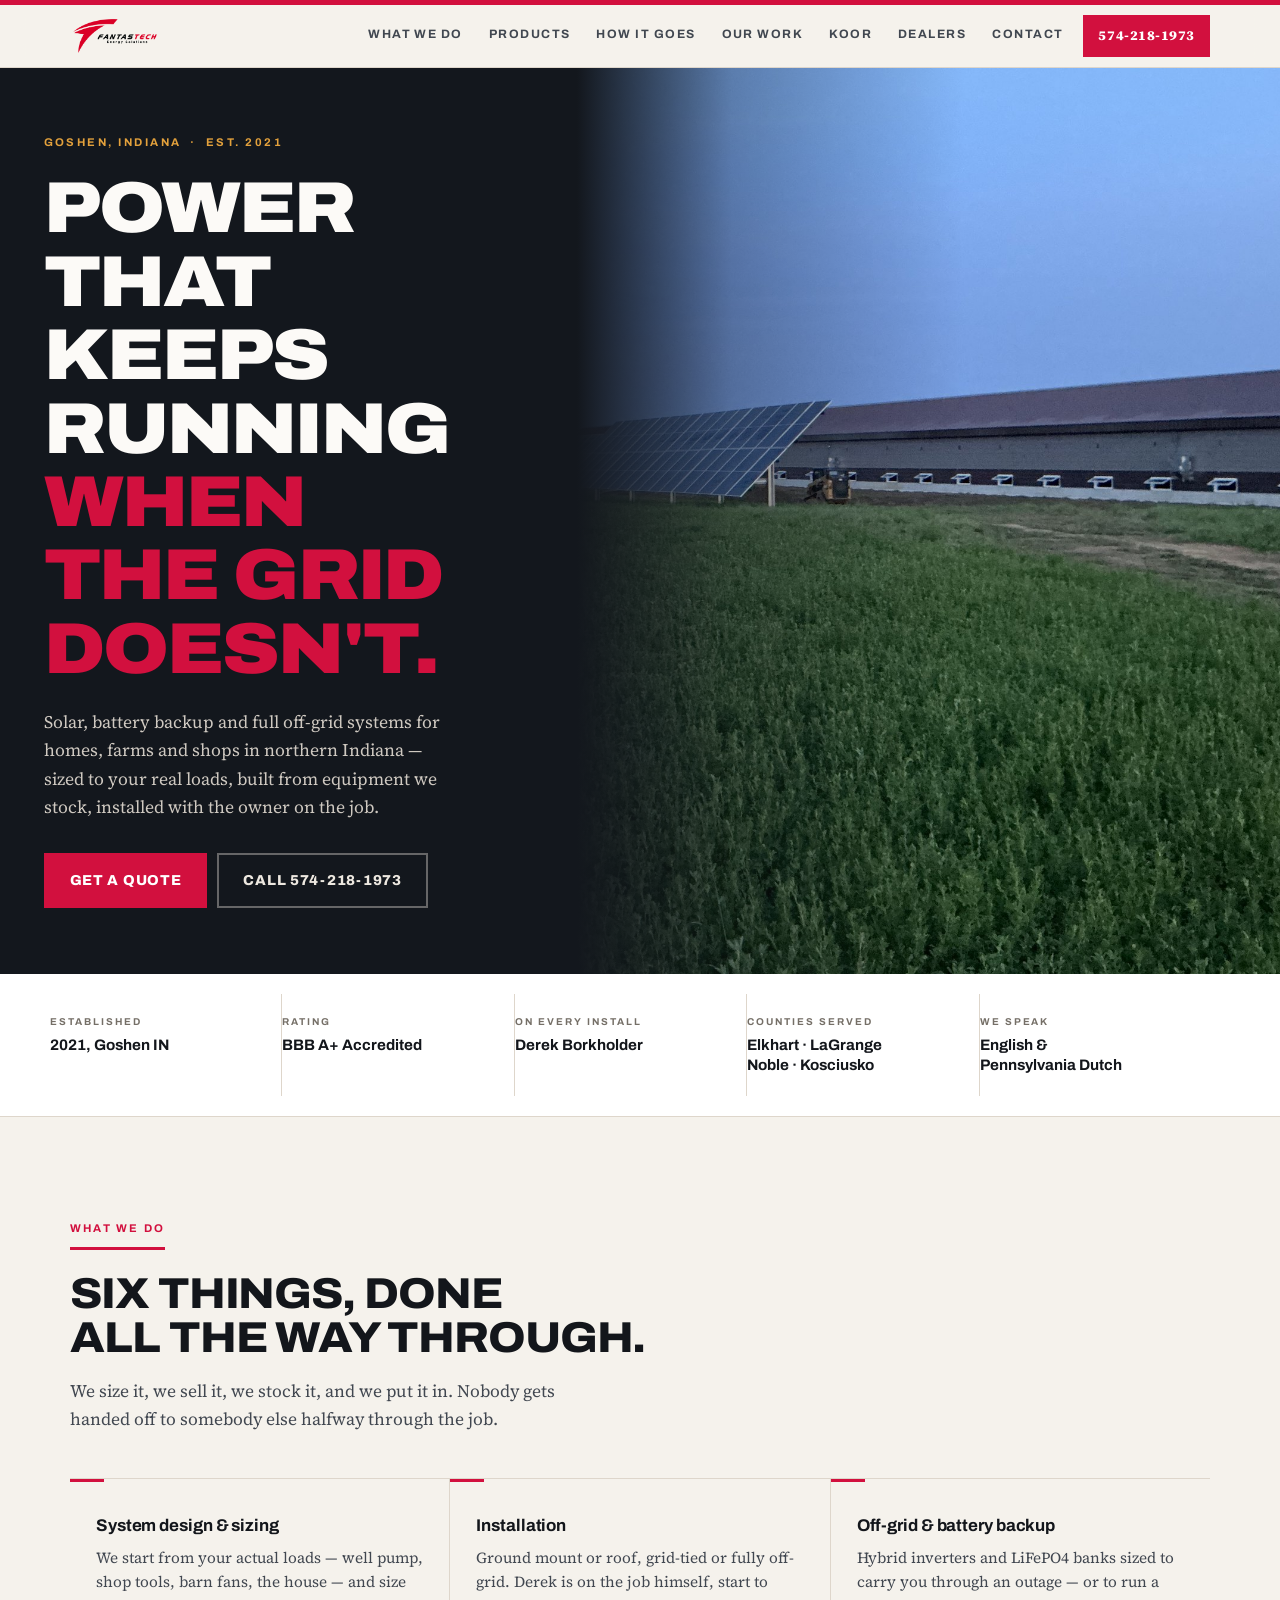
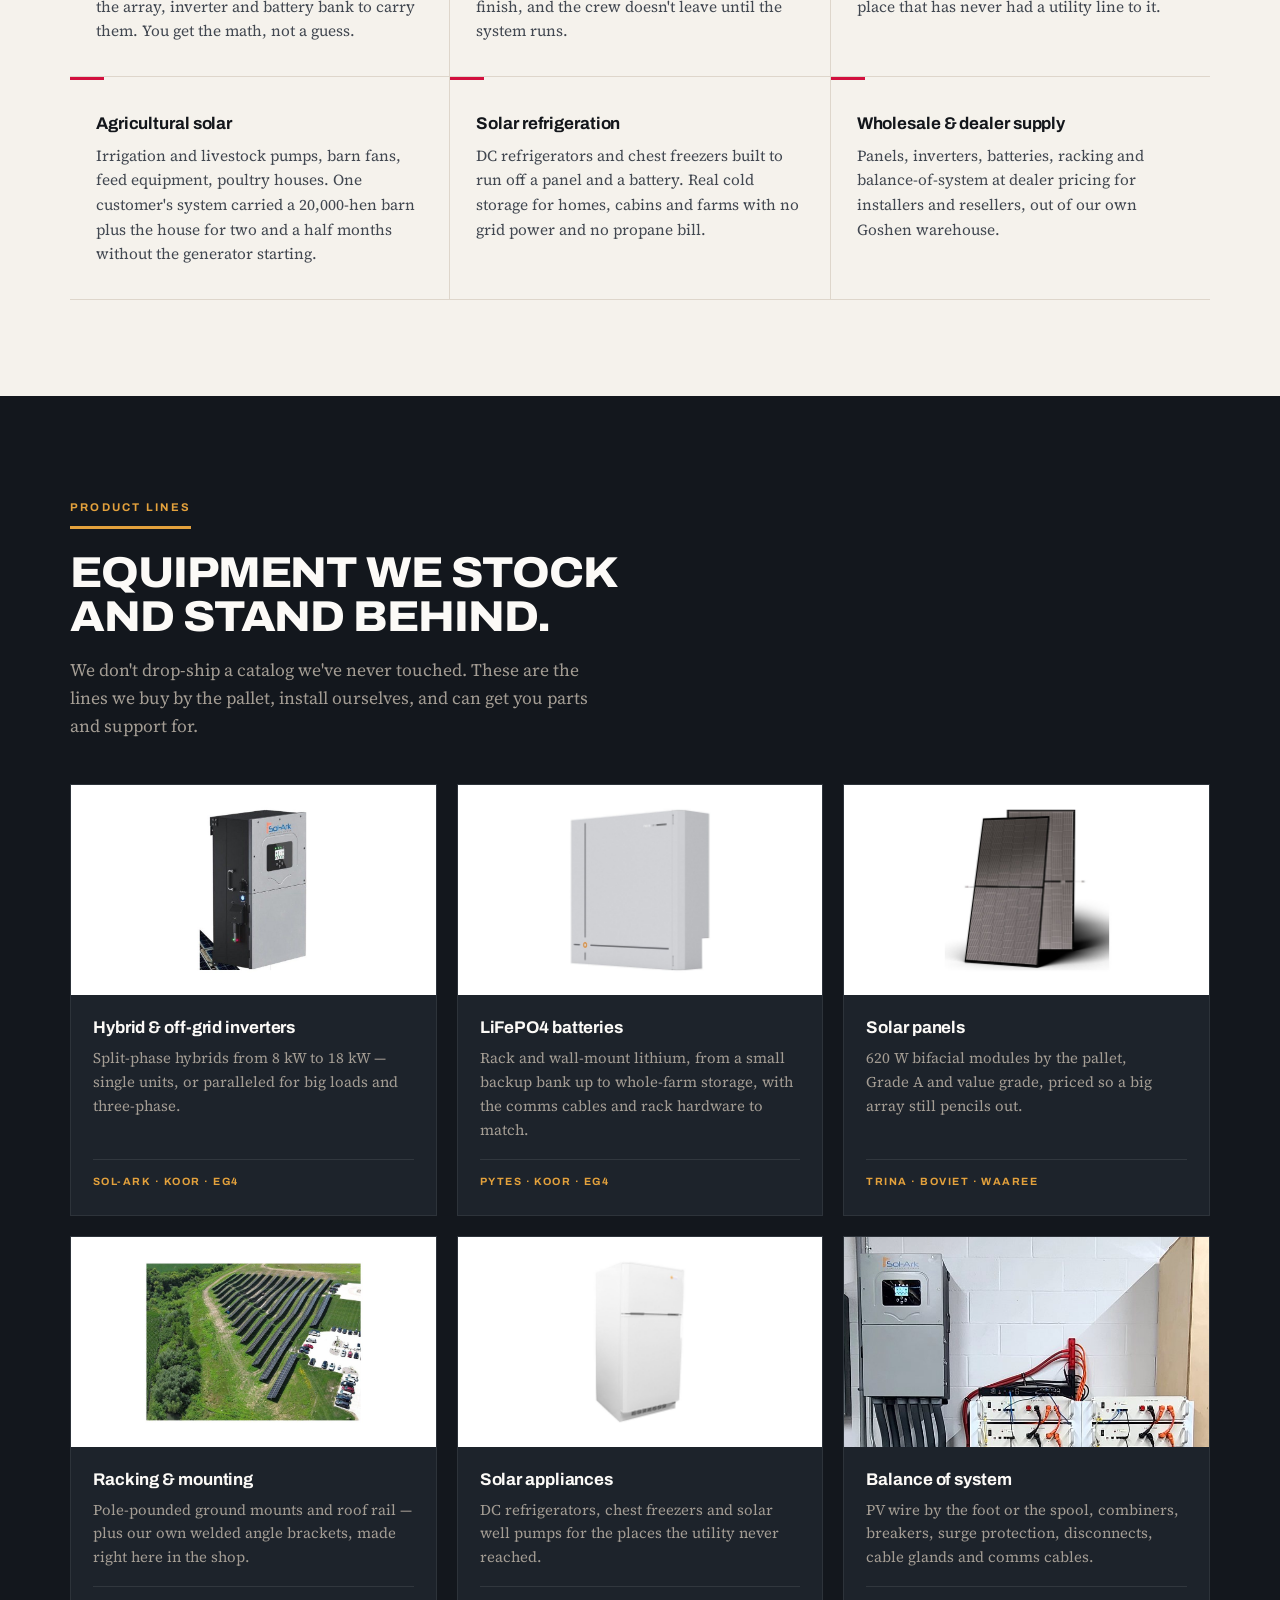
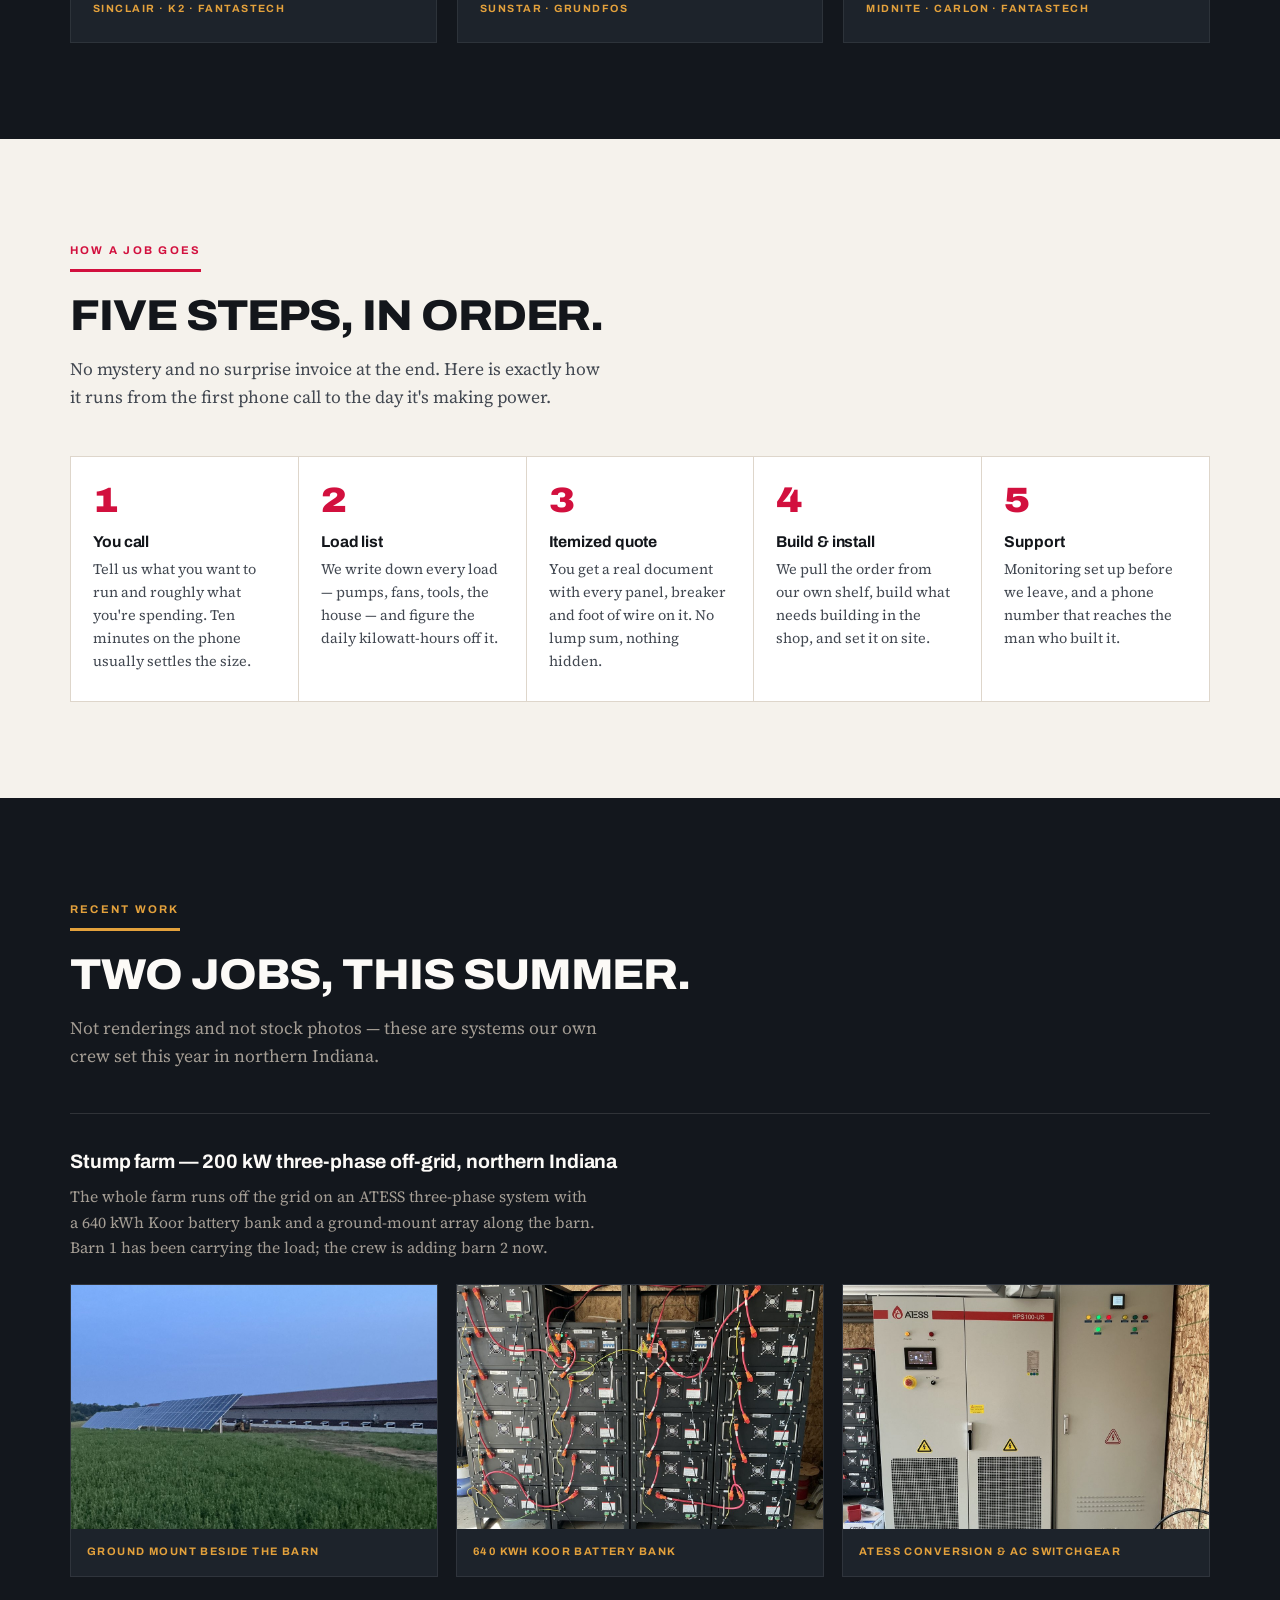
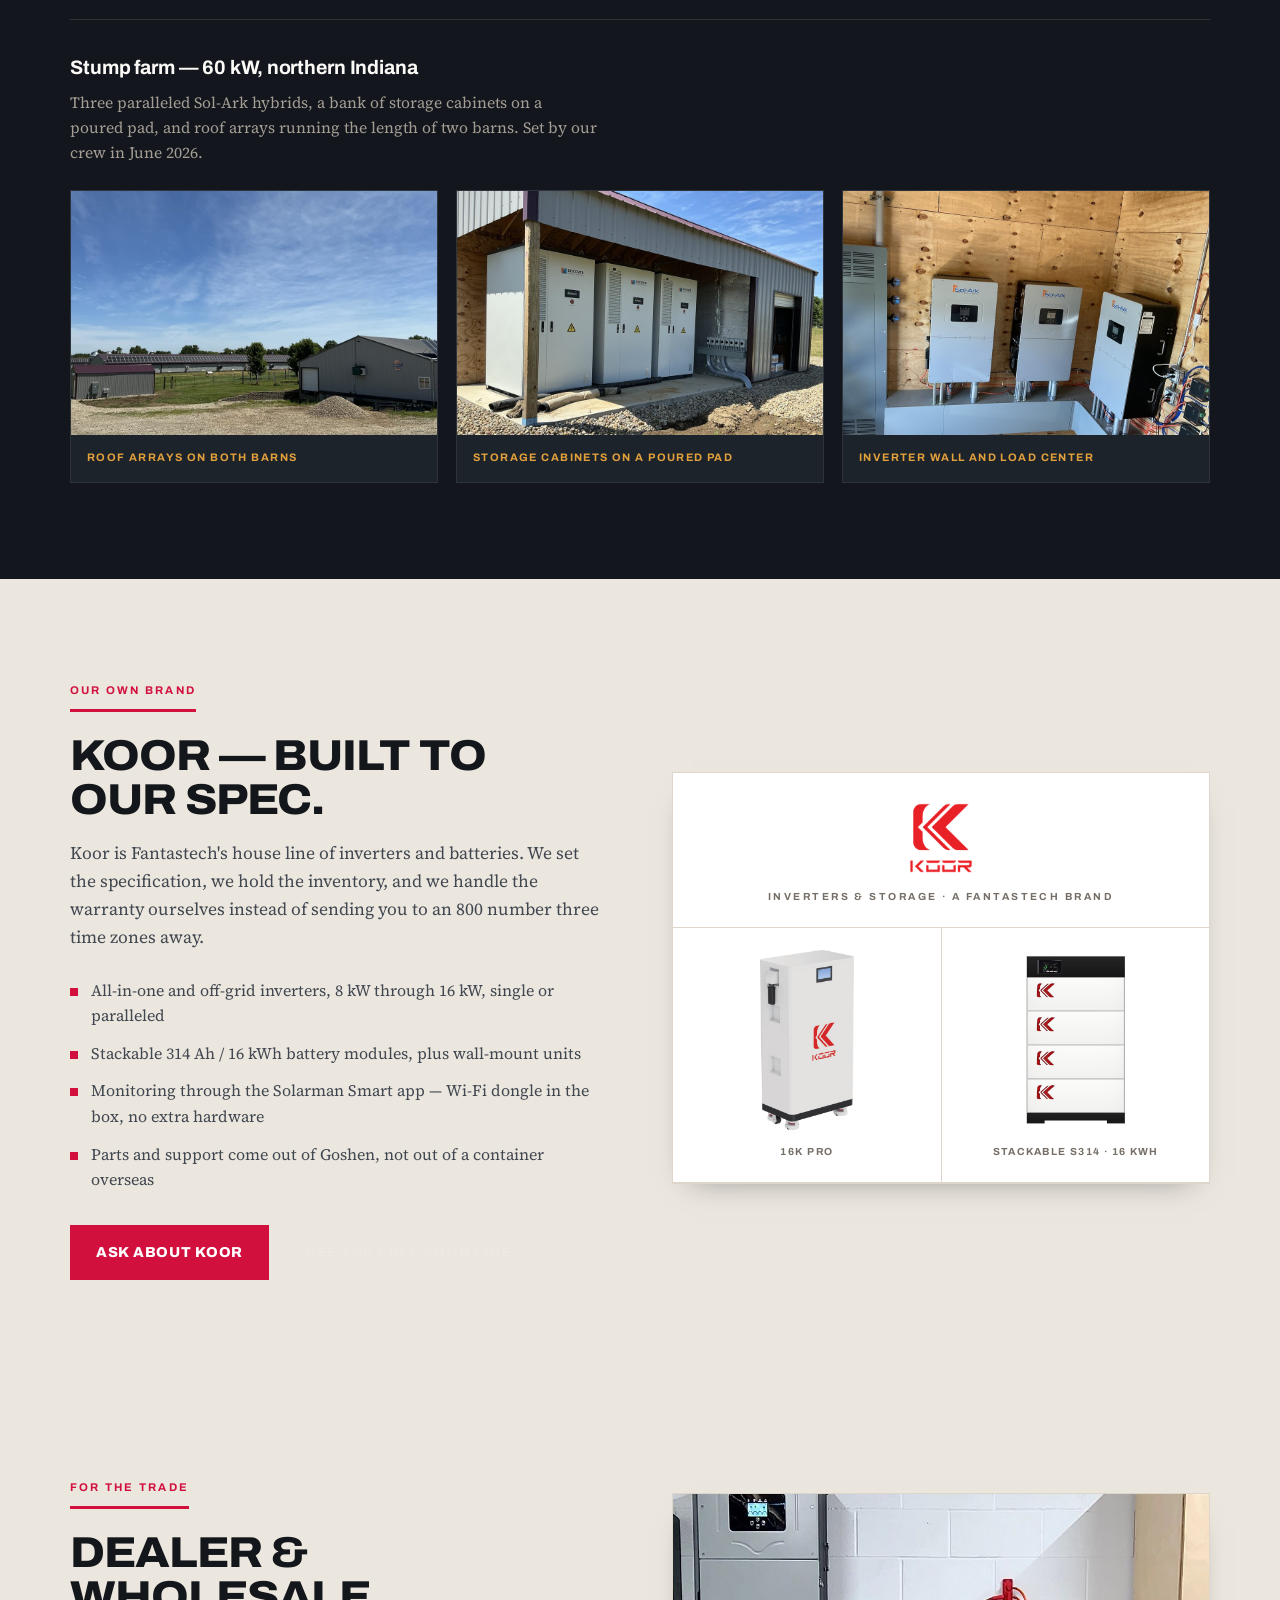
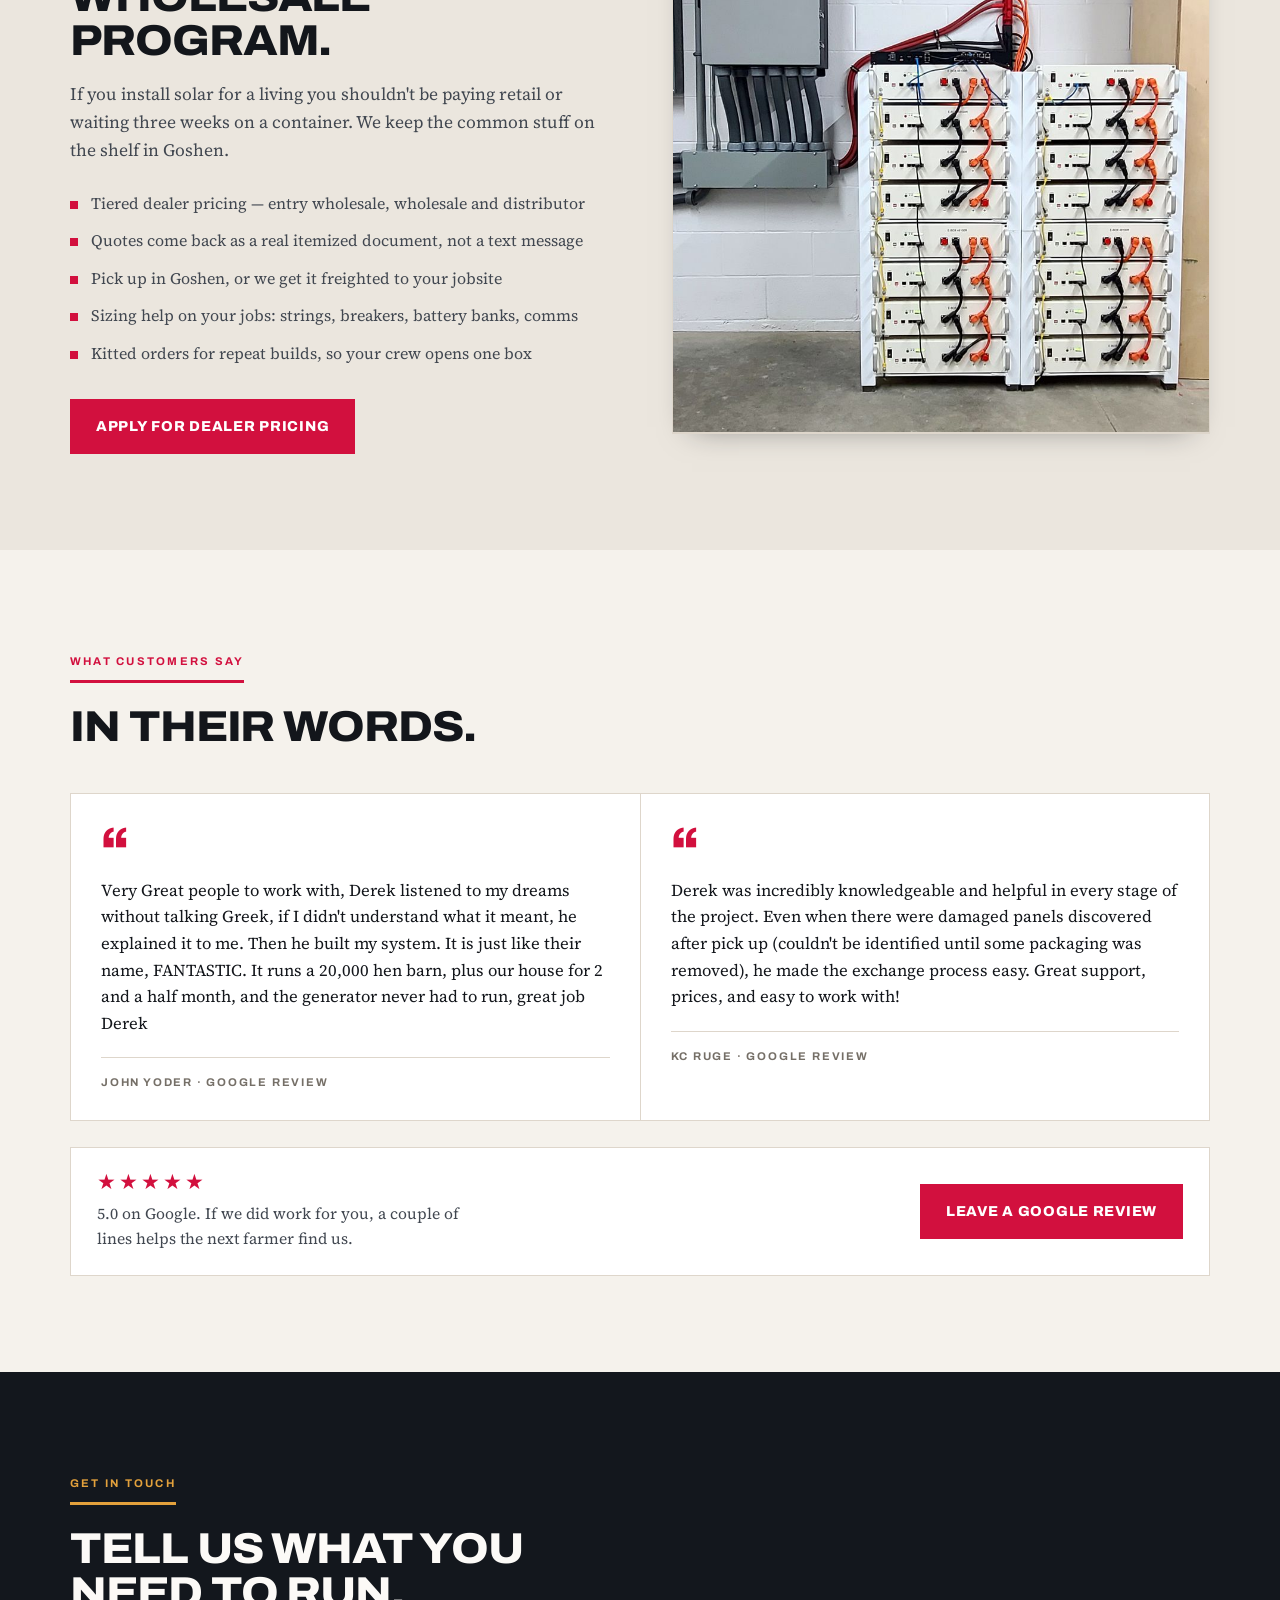
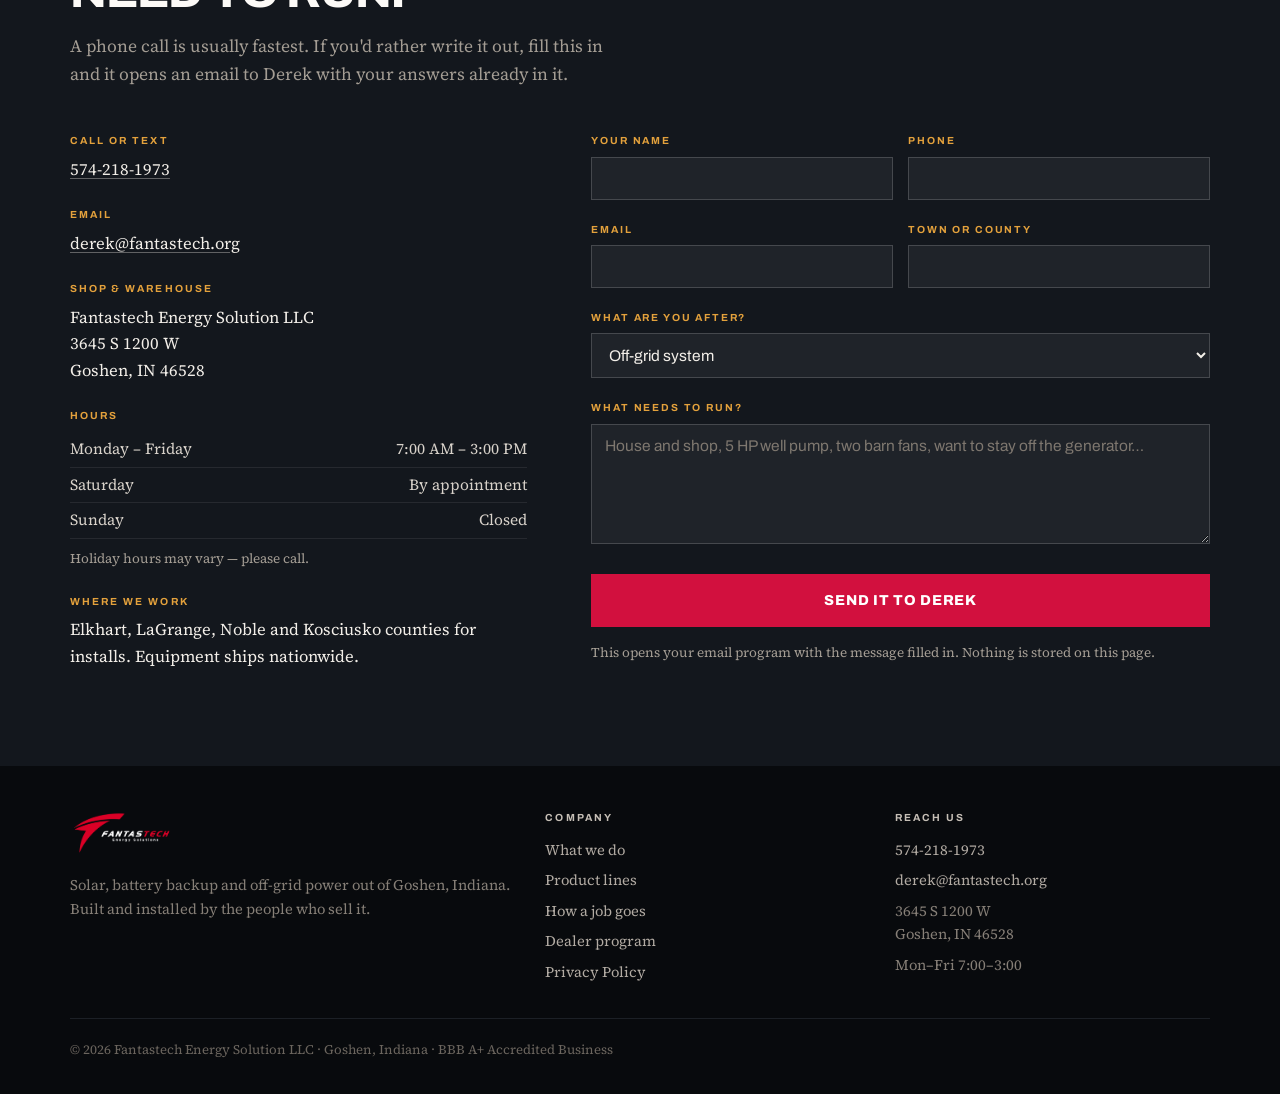
==== commit aaaacd93: "Add Privacy Policy + SMS Terms pages, footer privacy link, sitemap entry" ====
--- a/index.html
+++ b/index.html
@@ -855,6 +855,7 @@
           <li><a href="#lines">Product lines</a></li>
           <li><a href="#how">How a job goes</a></li>
           <li><a href="#dealers">Dealer program</a></li>
+          <li><a href="privacy.html">Privacy Policy</a></li>
         </ul>
       </div>
       <div>
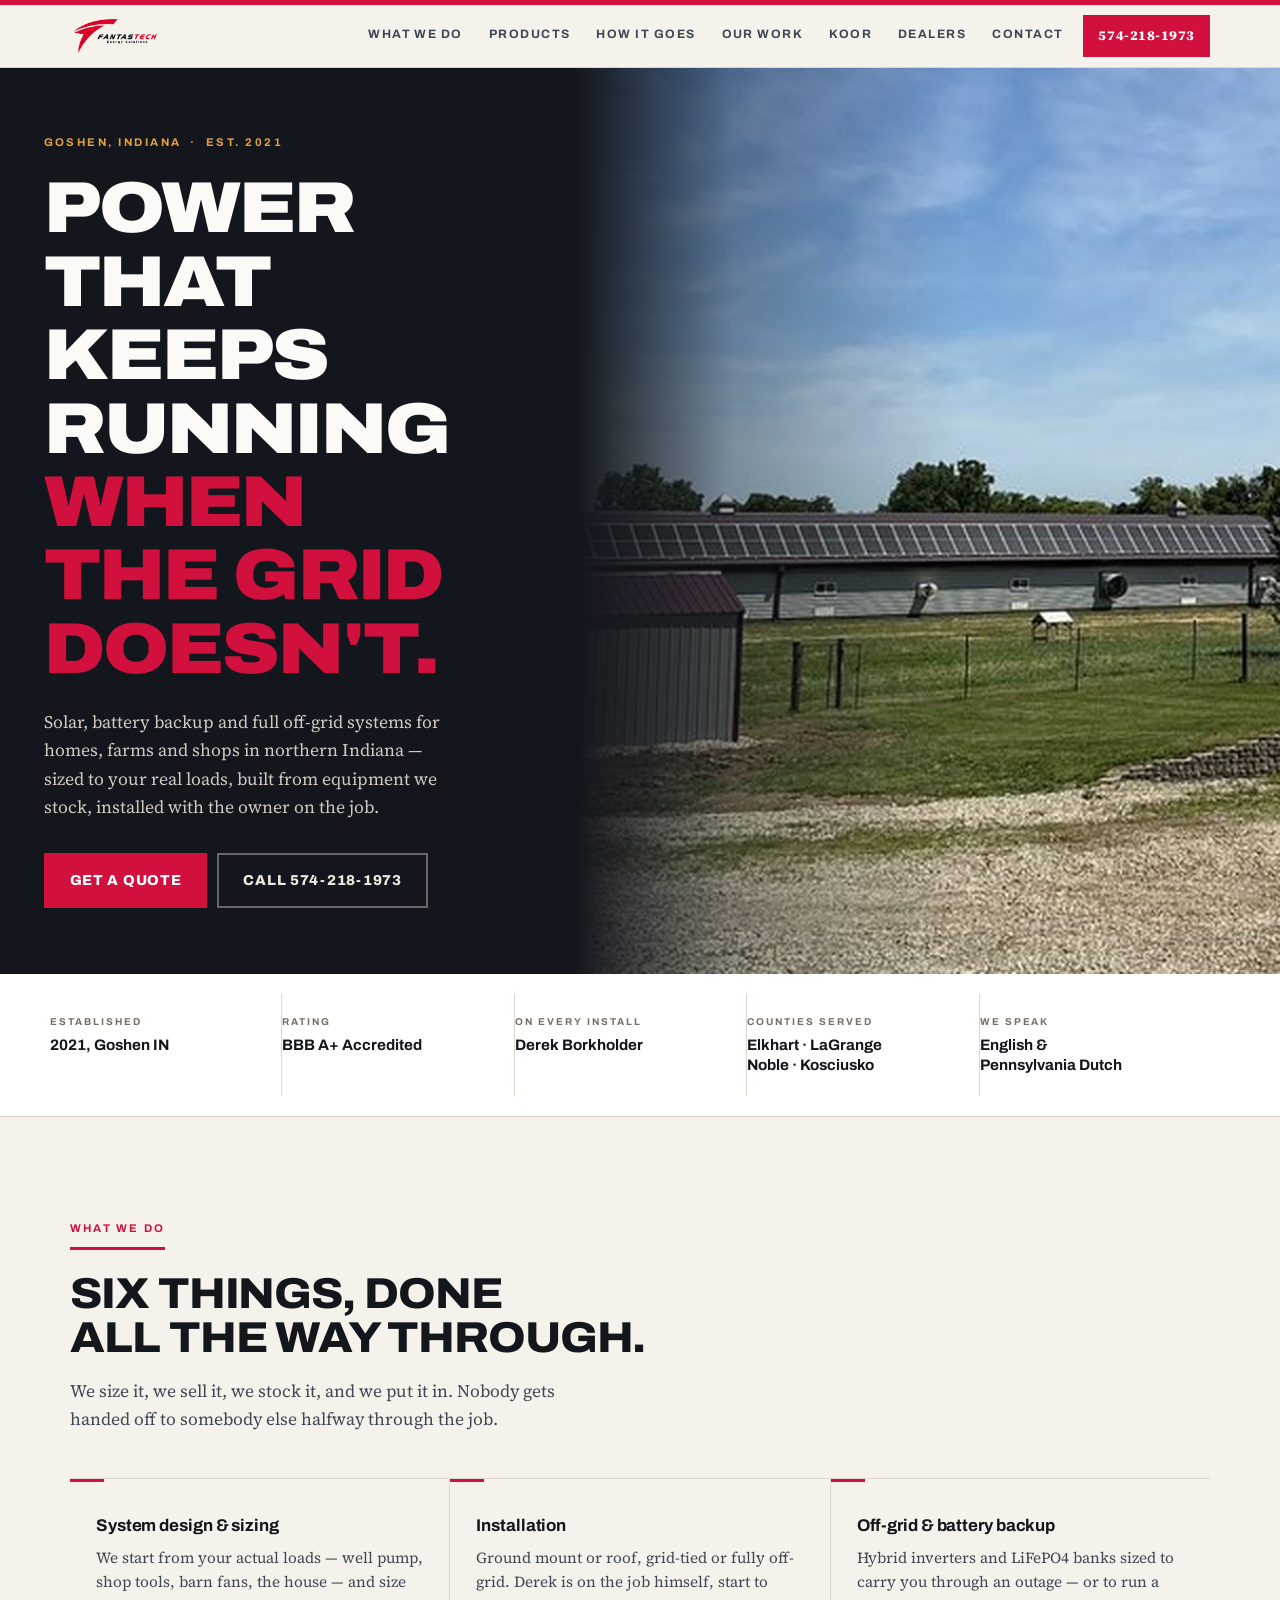
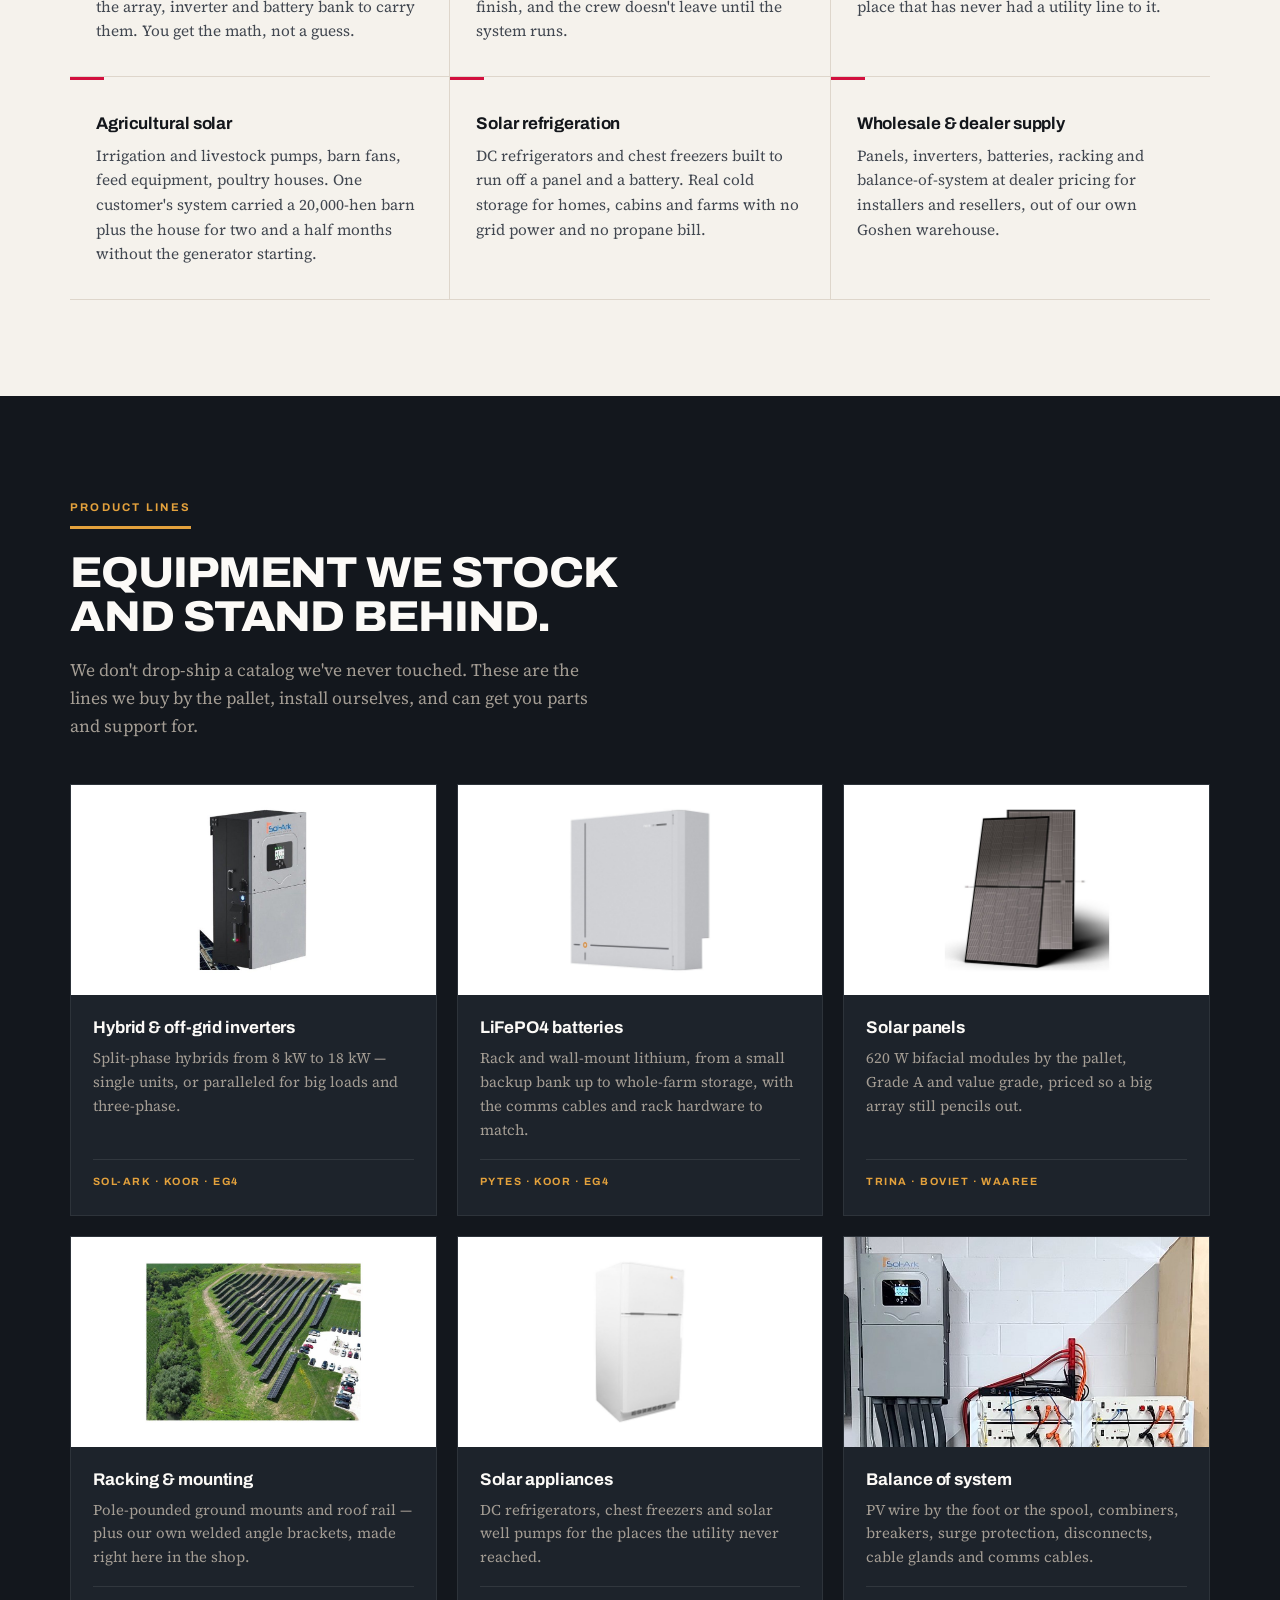
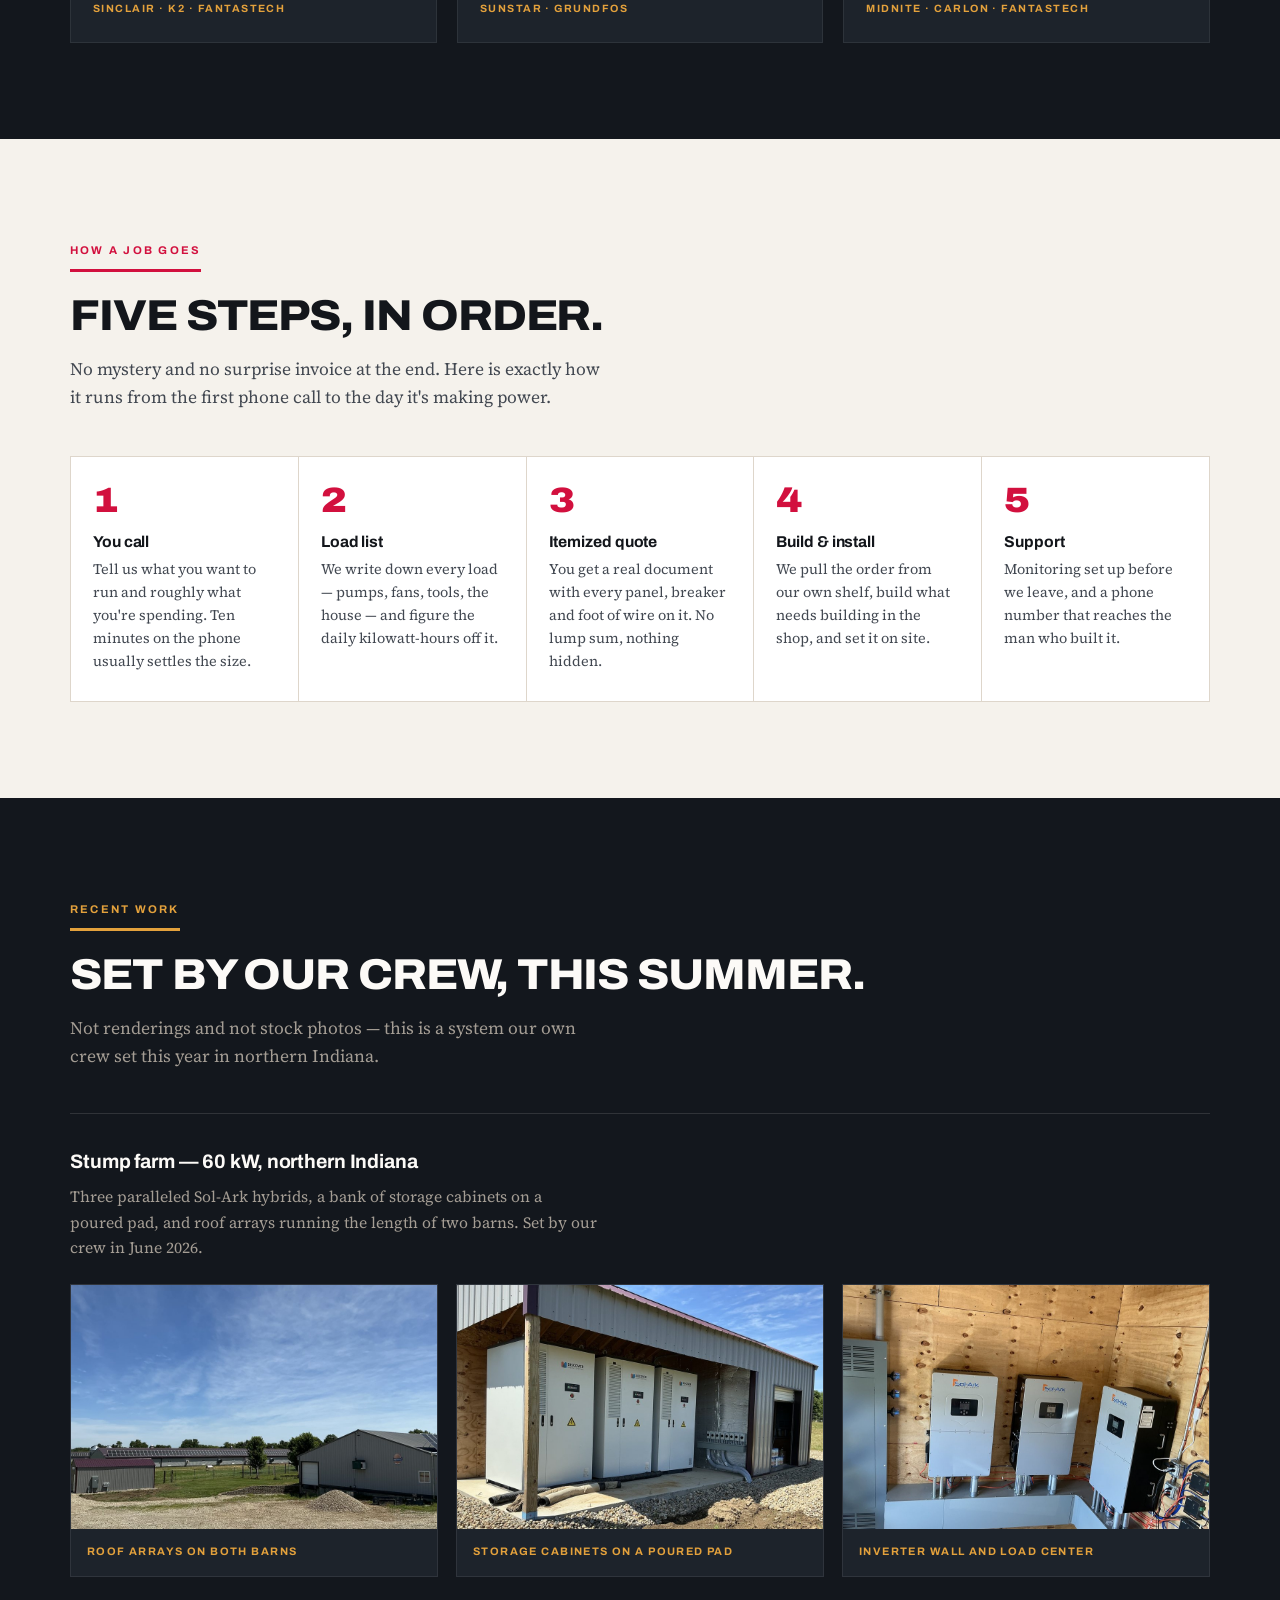
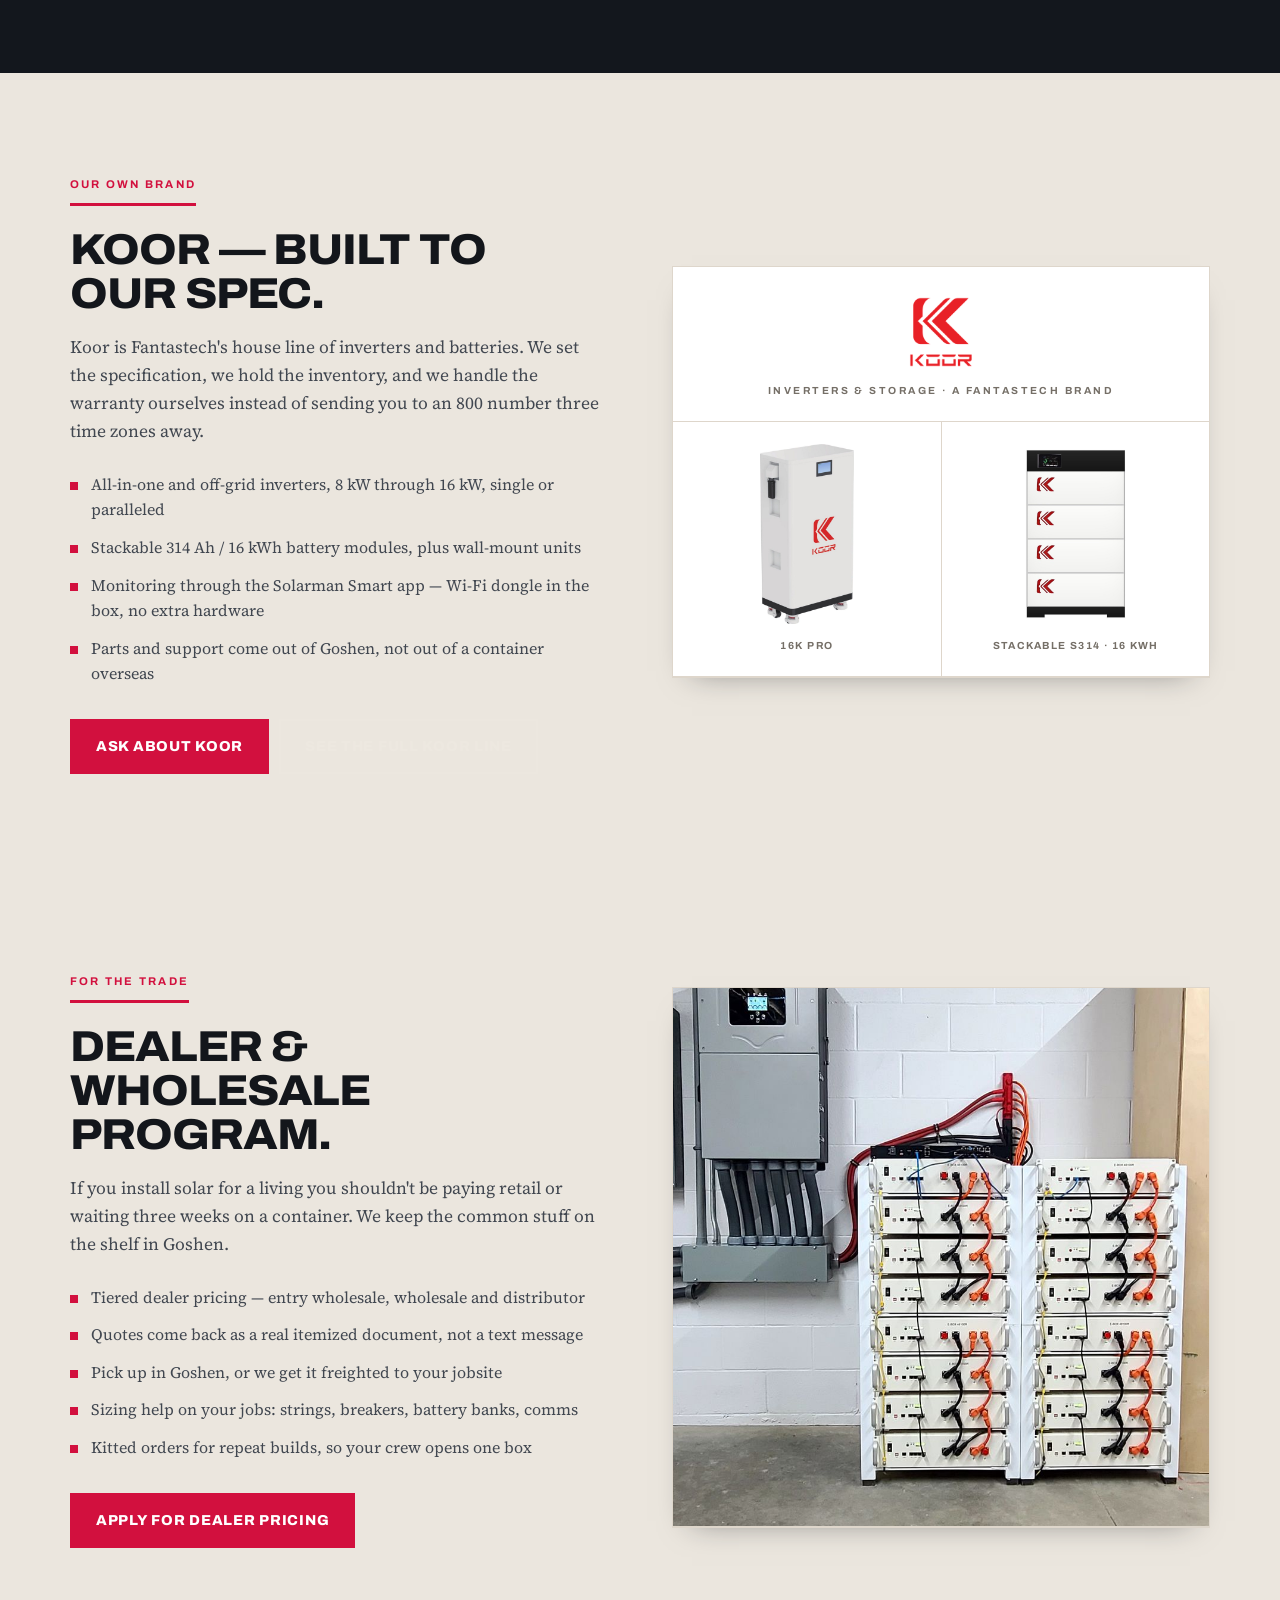
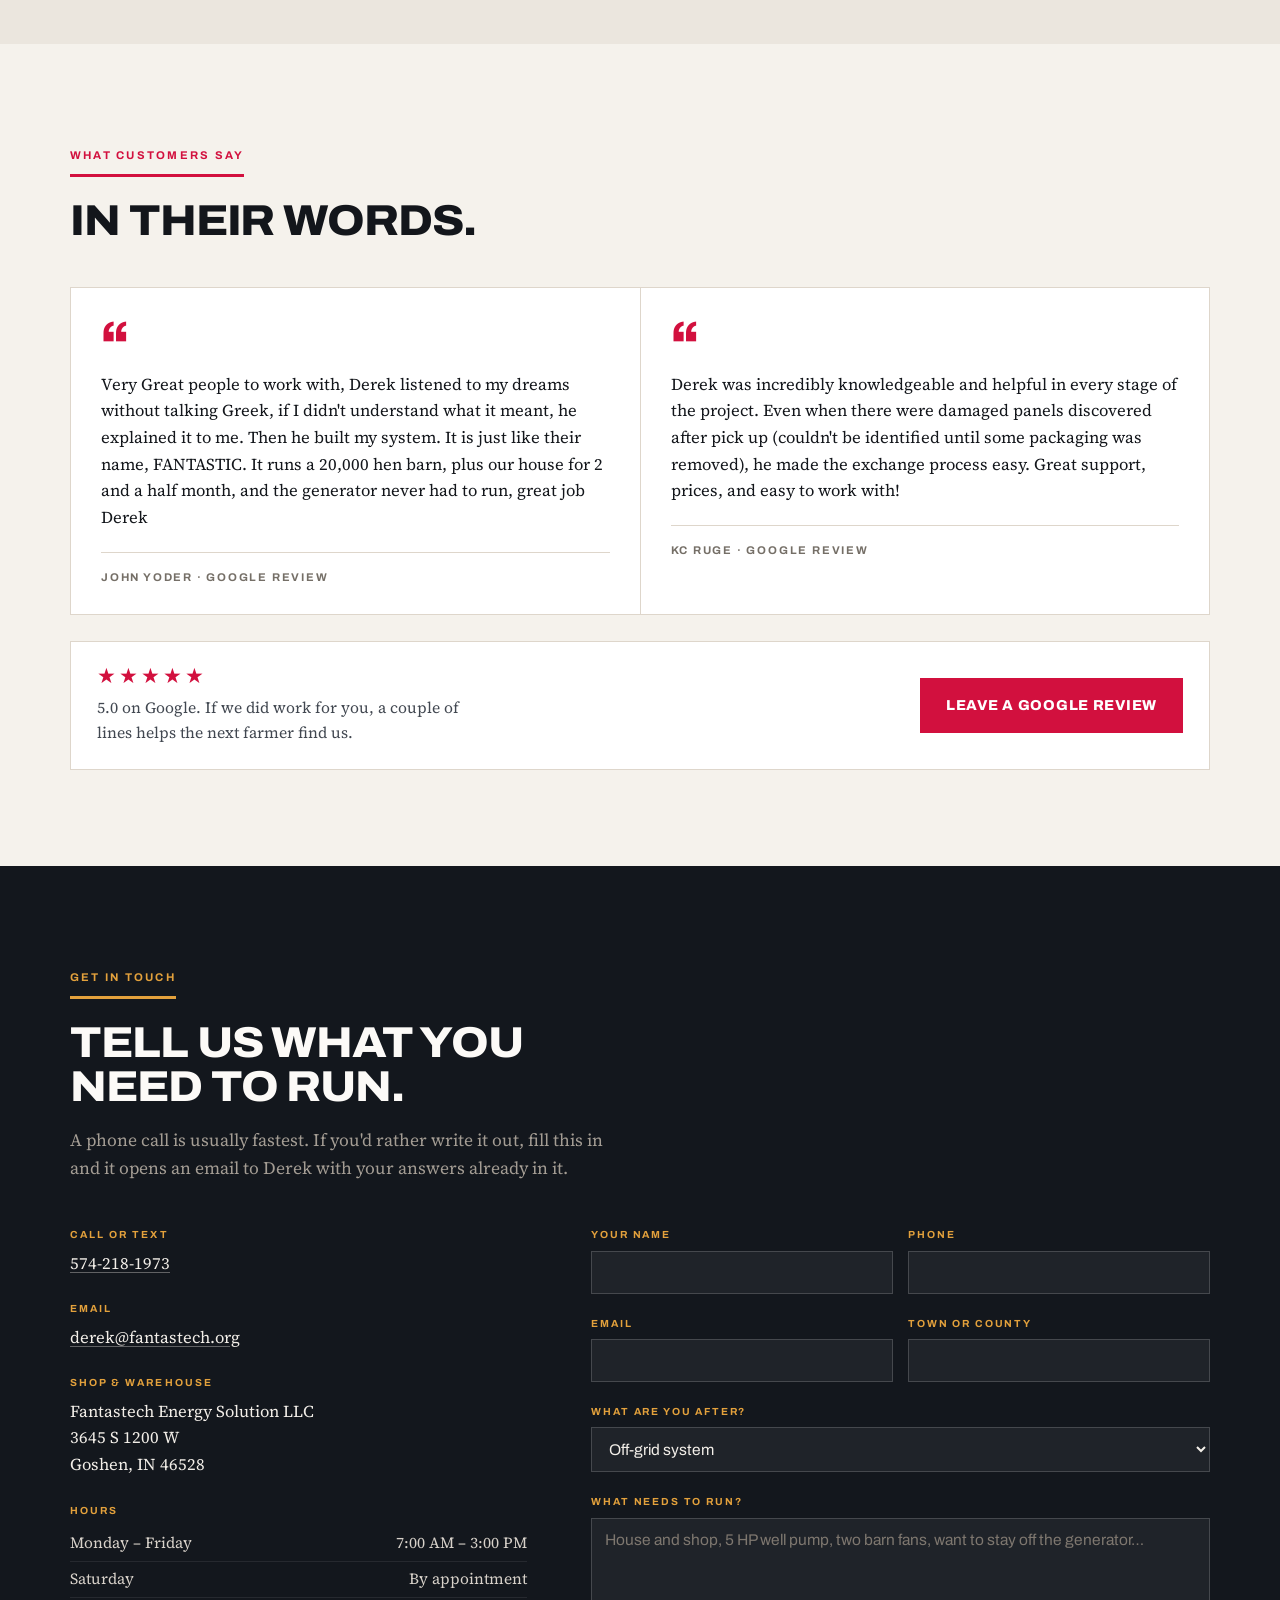
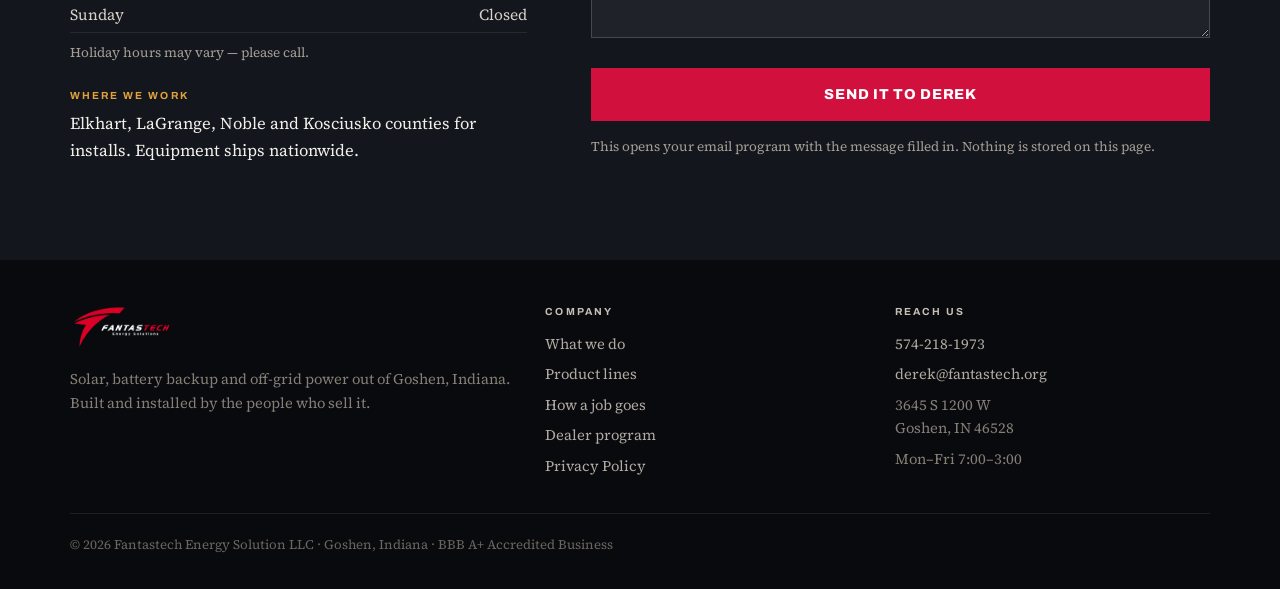
==== commit d66b5600: "Pull Stump farm 200 kW photos until LaVere approves; hero now the 60 kW farm roof arrays Co-Authored" ====
--- a/index.html
+++ b/index.html
@@ -17,7 +17,7 @@
 <meta property="og:url" content="https://fantastechenergy.com/">
 <meta property="og:title" content="Fantastech Energy — Solar &amp; Off-Grid Power, Goshen IN">
 <meta property="og:description" content="Solar, battery backup and full off-grid systems for homes, farms and shops in northern Indiana. Sized to your real loads, installed with the owner on the job.">
-<meta property="og:image" content="https://fantastechenergy.com/img/hero-lavere.jpg">
+<meta property="og:image" content="https://fantastechenergy.com/img/hero-farm.jpg">
 <meta name="twitter:card" content="summary_large_image">
 <script type="application/ld+json">
 {
@@ -36,8 +36,8 @@
  "url": "https://fantastechenergy.com/",
  "logo": "https://fantastechenergy.com/img/logo.png",
  "image": [
-  "https://fantastechenergy.com/img/hero-lavere.jpg",
-  "https://fantastechenergy.com/img/work-lv-batteries.jpg"
+  "https://fantastechenergy.com/img/hero-farm.jpg",
+  "https://fantastechenergy.com/img/work-batteries.jpg"
  ],
  "telephone": "+1-574-218-1973",
  "email": "derek@fantastech.org",
@@ -527,7 +527,7 @@
     </div>
   </div>
   <div class="shotwrap">
-    <img src="img/hero-lavere.jpg" alt="A large Fantastech ground-mount solar array running alongside a livestock barn on a northern Indiana farm">
+    <img src="img/hero-farm.jpg" alt="Roof-mounted Fantastech solar arrays running the length of two barns on a northern Indiana farm">
   </div>
 </section>
 
@@ -674,20 +674,8 @@
 <section class="sec band" id="work-shown">
   <div class="wrap">
     <div class="tag">Recent work</div>
-    <h2>Two jobs, this summer.</h2>
-    <p class="lede">Not renderings and not stock photos &mdash; these are systems our own crew set this year in northern Indiana.</p>
-
-    <div class="job">
-      <div class="jobhead">
-        <h3>Stump farm &mdash; 200 kW three-phase off-grid, northern Indiana</h3>
-        <p>The whole farm runs off the grid on an ATESS three-phase system with a 640 kWh Koor battery bank and a ground-mount array along the barn. Barn 1 has been carrying the load; the crew is adding barn 2 now.</p>
-      </div>
-      <div class="shots">
-        <figure><img src="img/work-lv-array.jpg" alt="Ground-mount solar array running alongside a long livestock barn"><figcaption>Ground mount beside the barn</figcaption></figure>
-        <figure><img src="img/work-lv-batteries.jpg" alt="Four Koor battery cabinets, twenty-four modules, wired and running"><figcaption>640 kWh Koor battery bank</figcaption></figure>
-        <figure><img src="img/work-lv-atess.jpg" alt="ATESS HPS100-US power conversion cabinet beside an AC switching cabinet"><figcaption>ATESS conversion &amp; AC switchgear</figcaption></figure>
-      </div>
-    </div>
+    <h2>Set by our crew, this summer.</h2>
+    <p class="lede">Not renderings and not stock photos &mdash; this is a system our own crew set this year in northern Indiana.</p>
 
     <div class="job">
       <div class="jobhead">
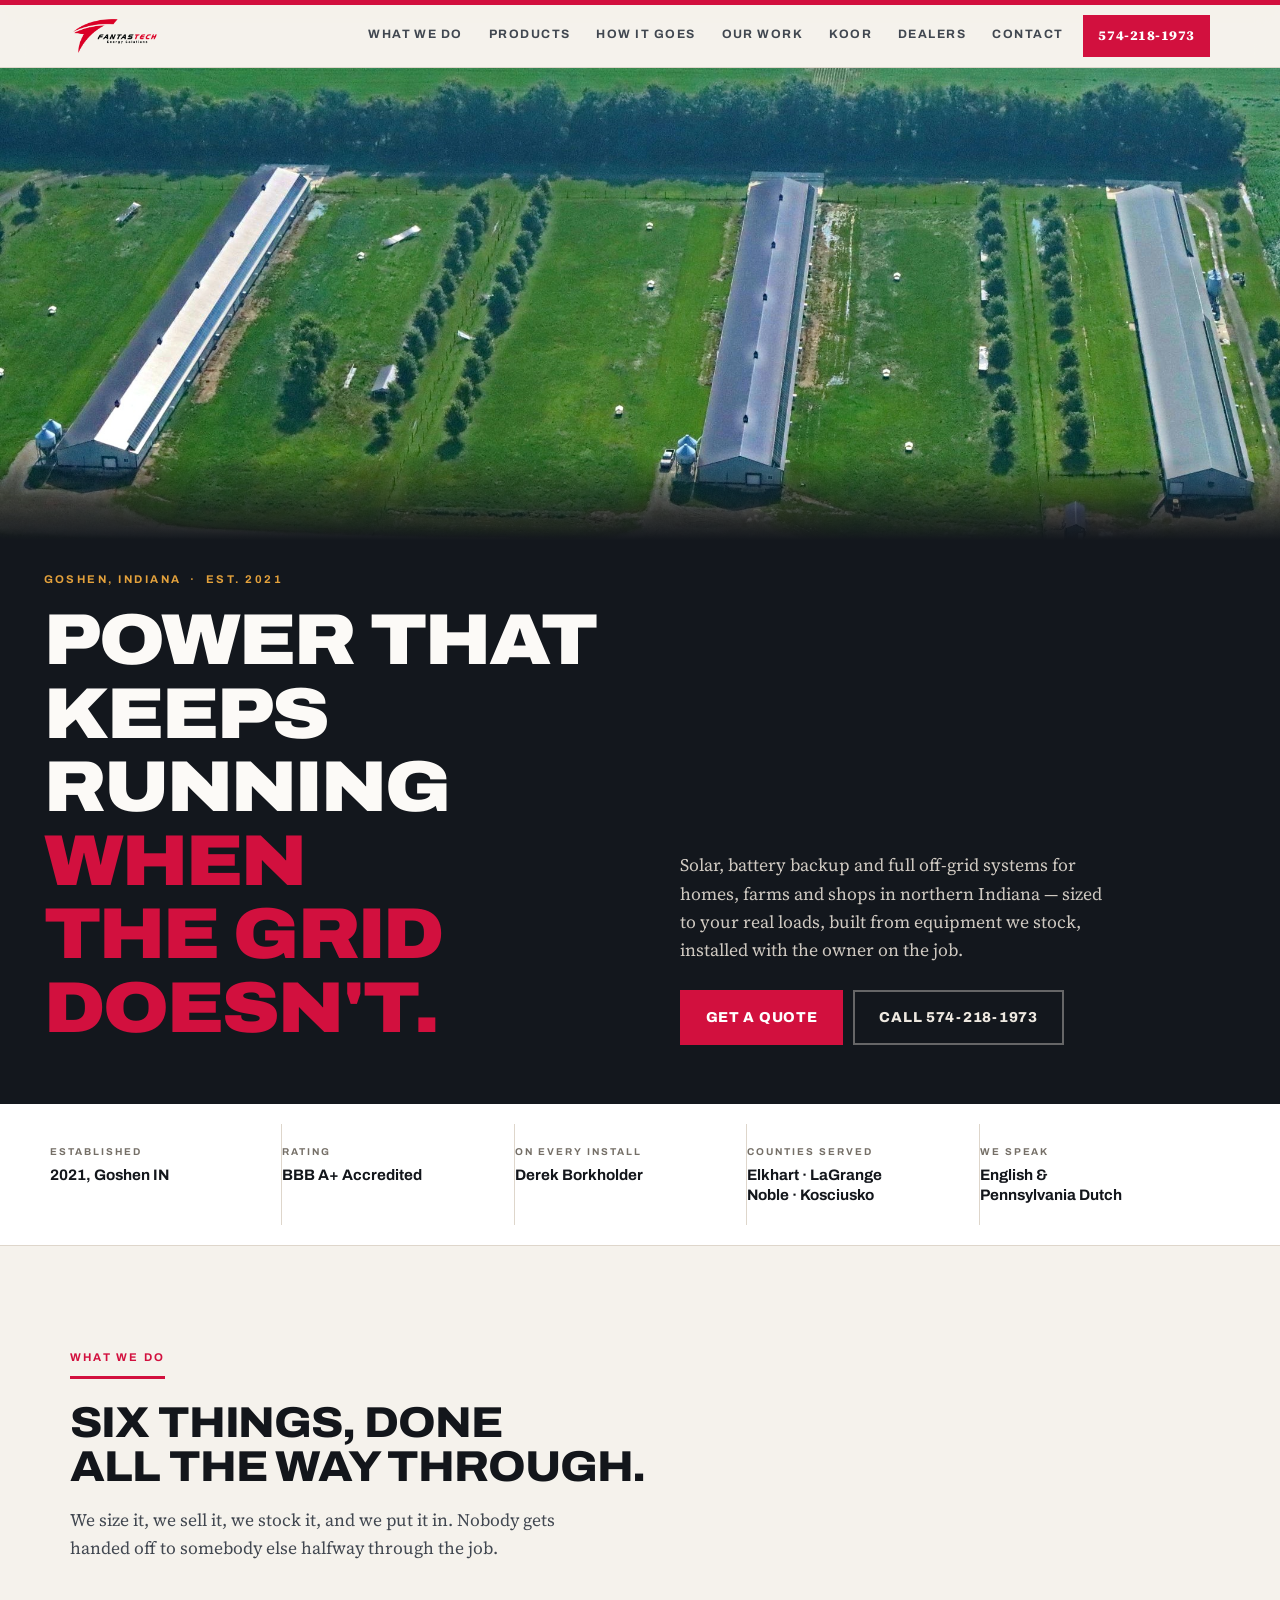
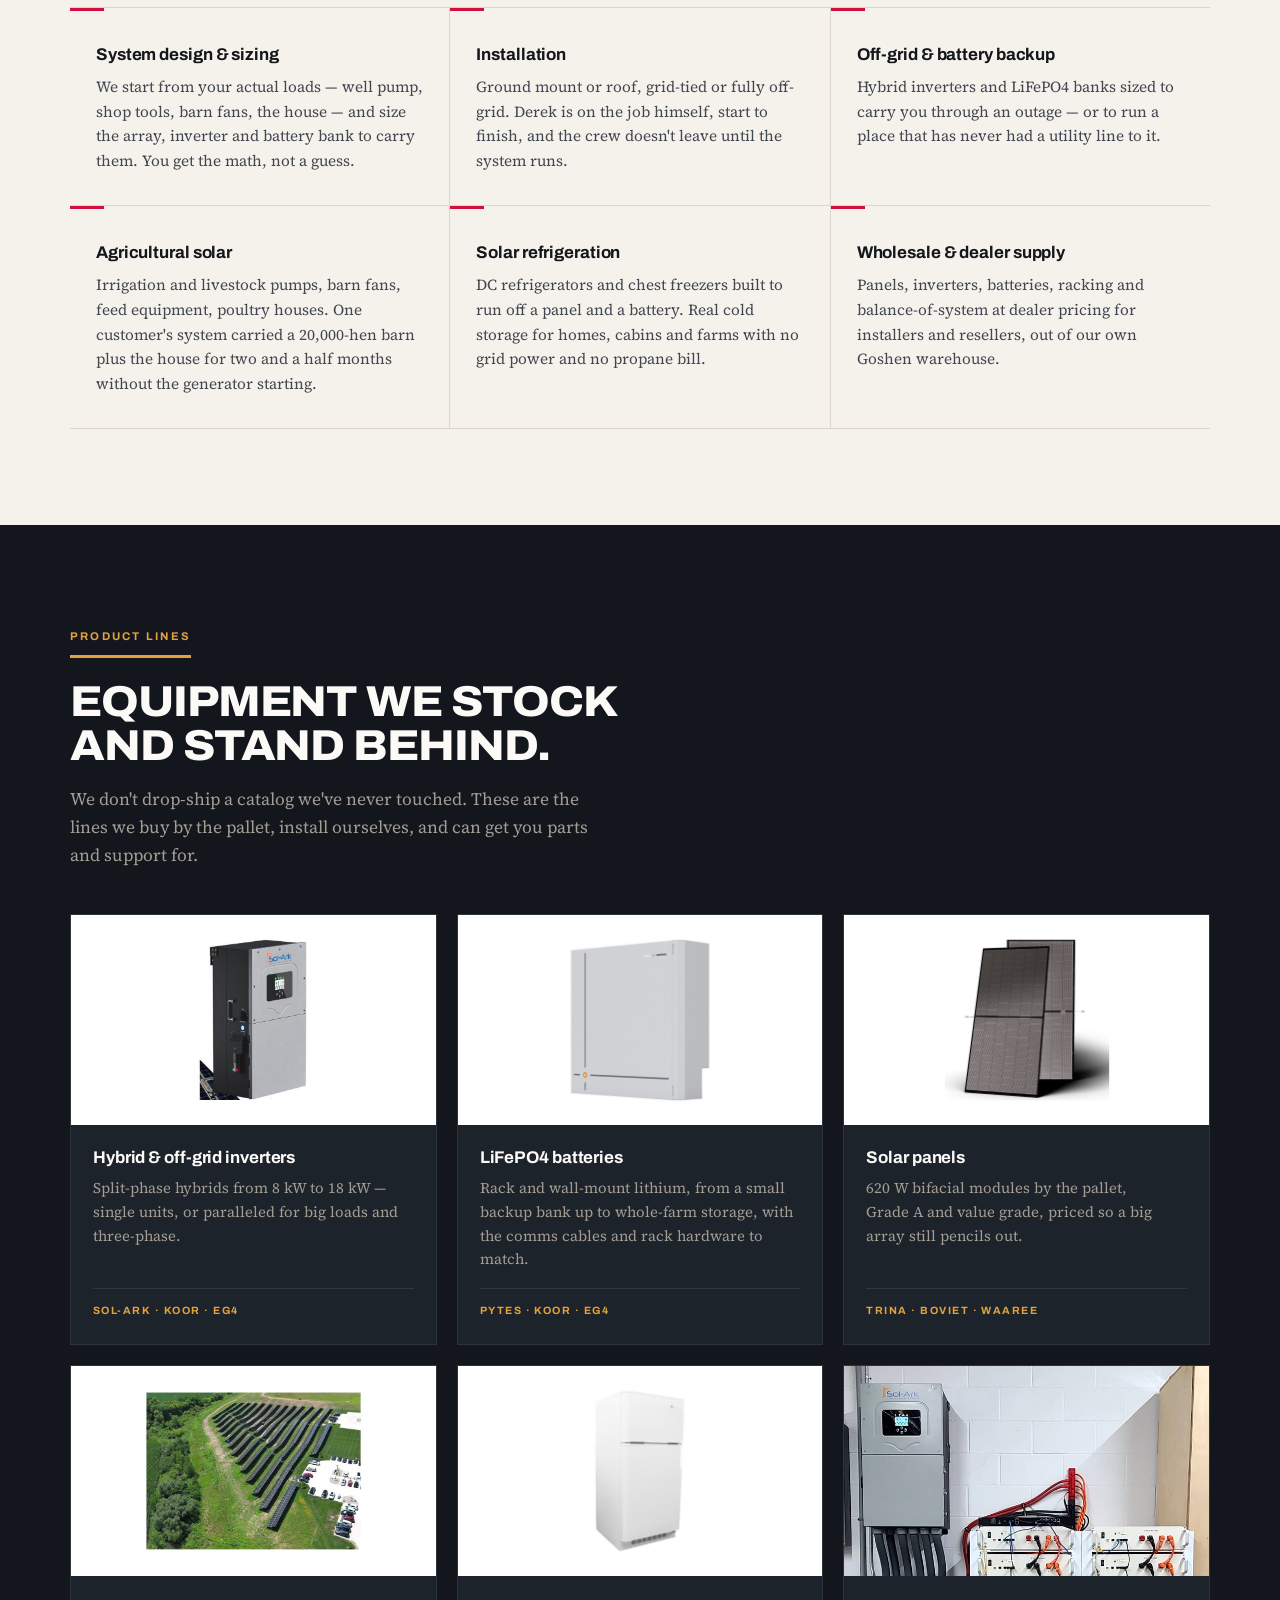
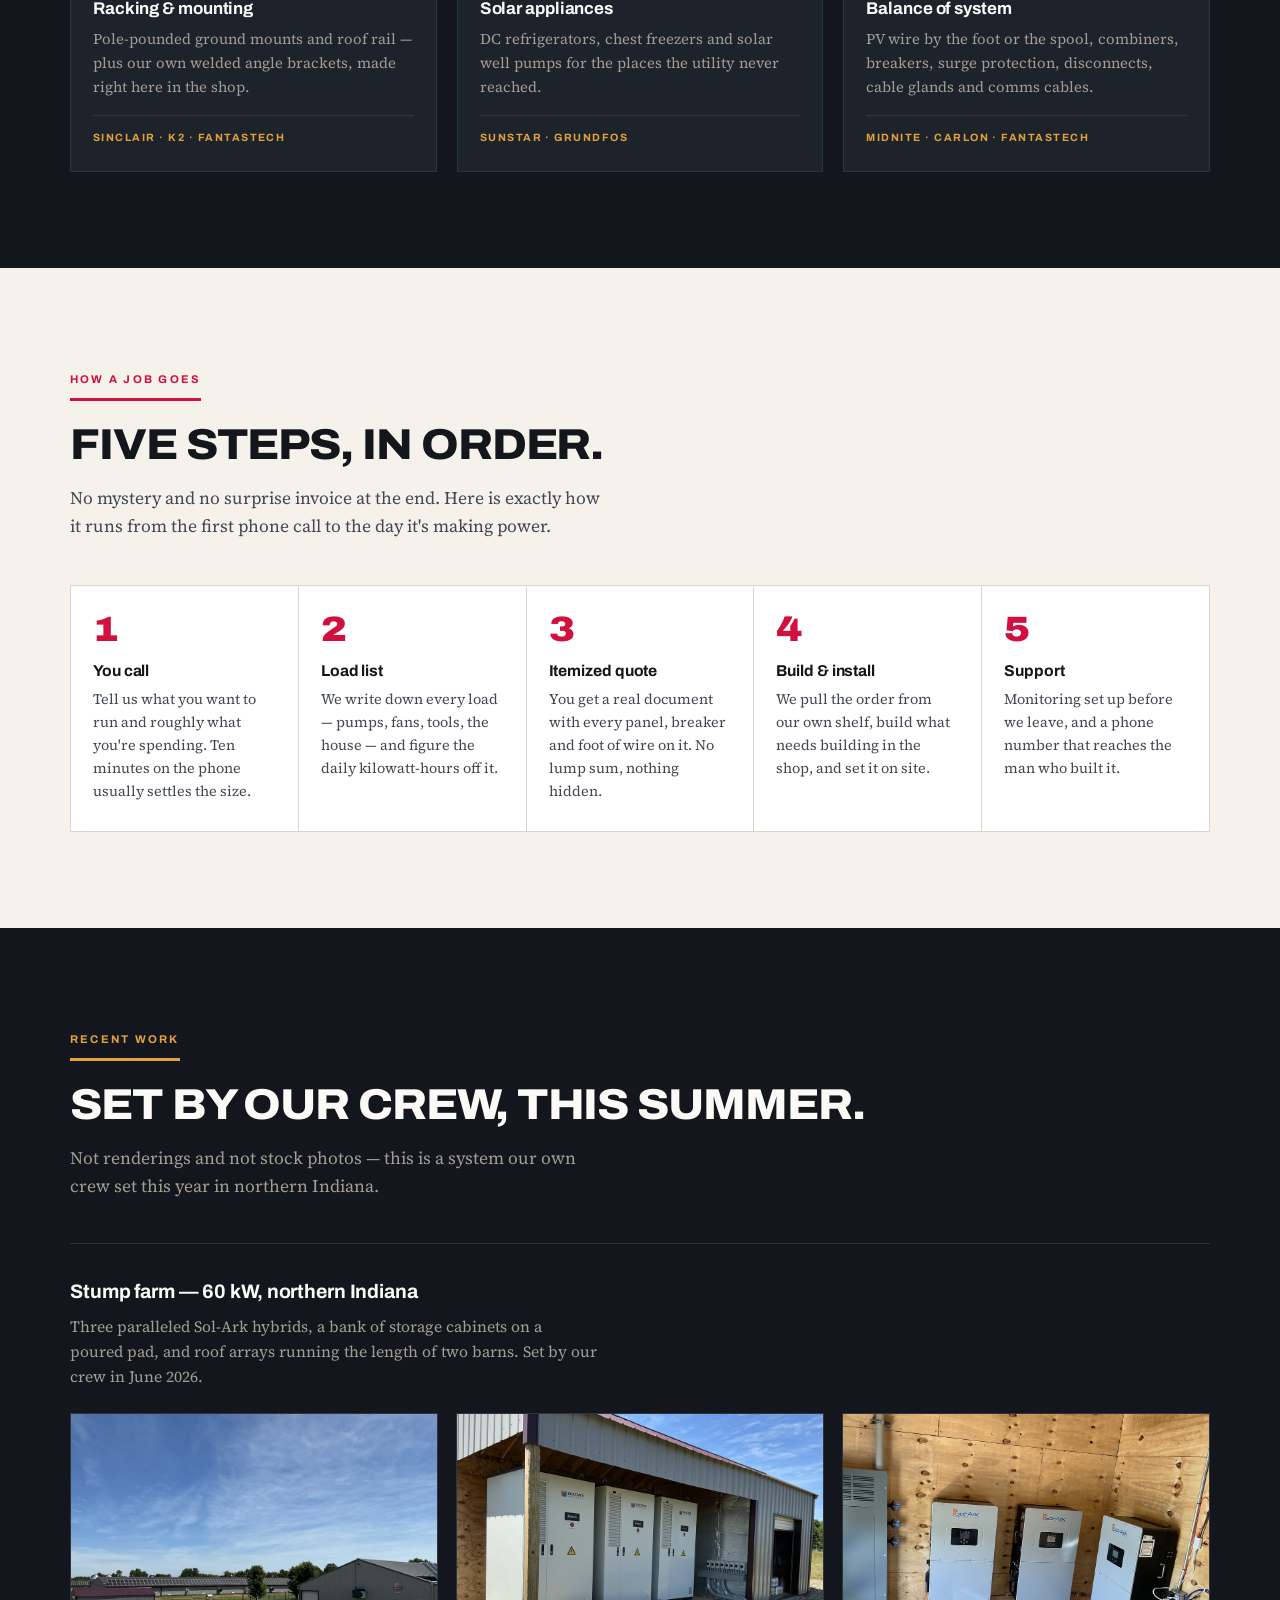
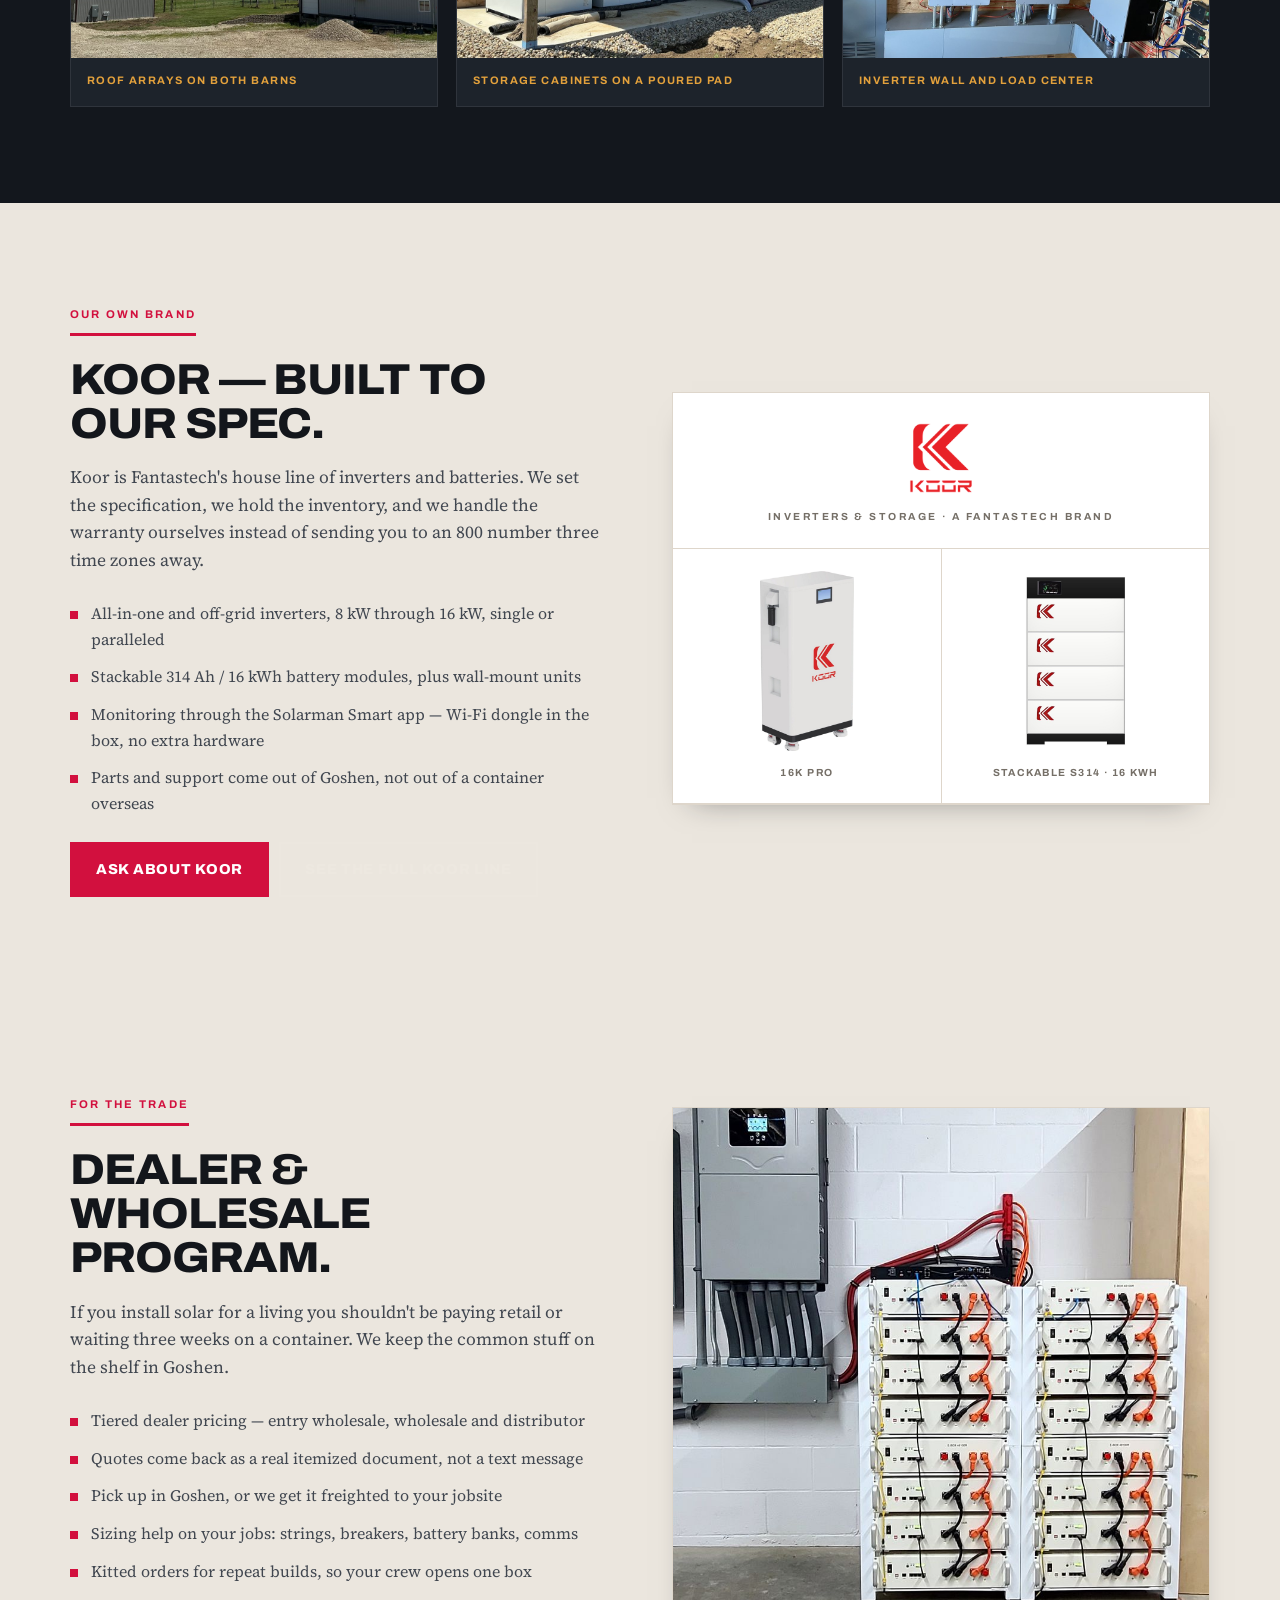
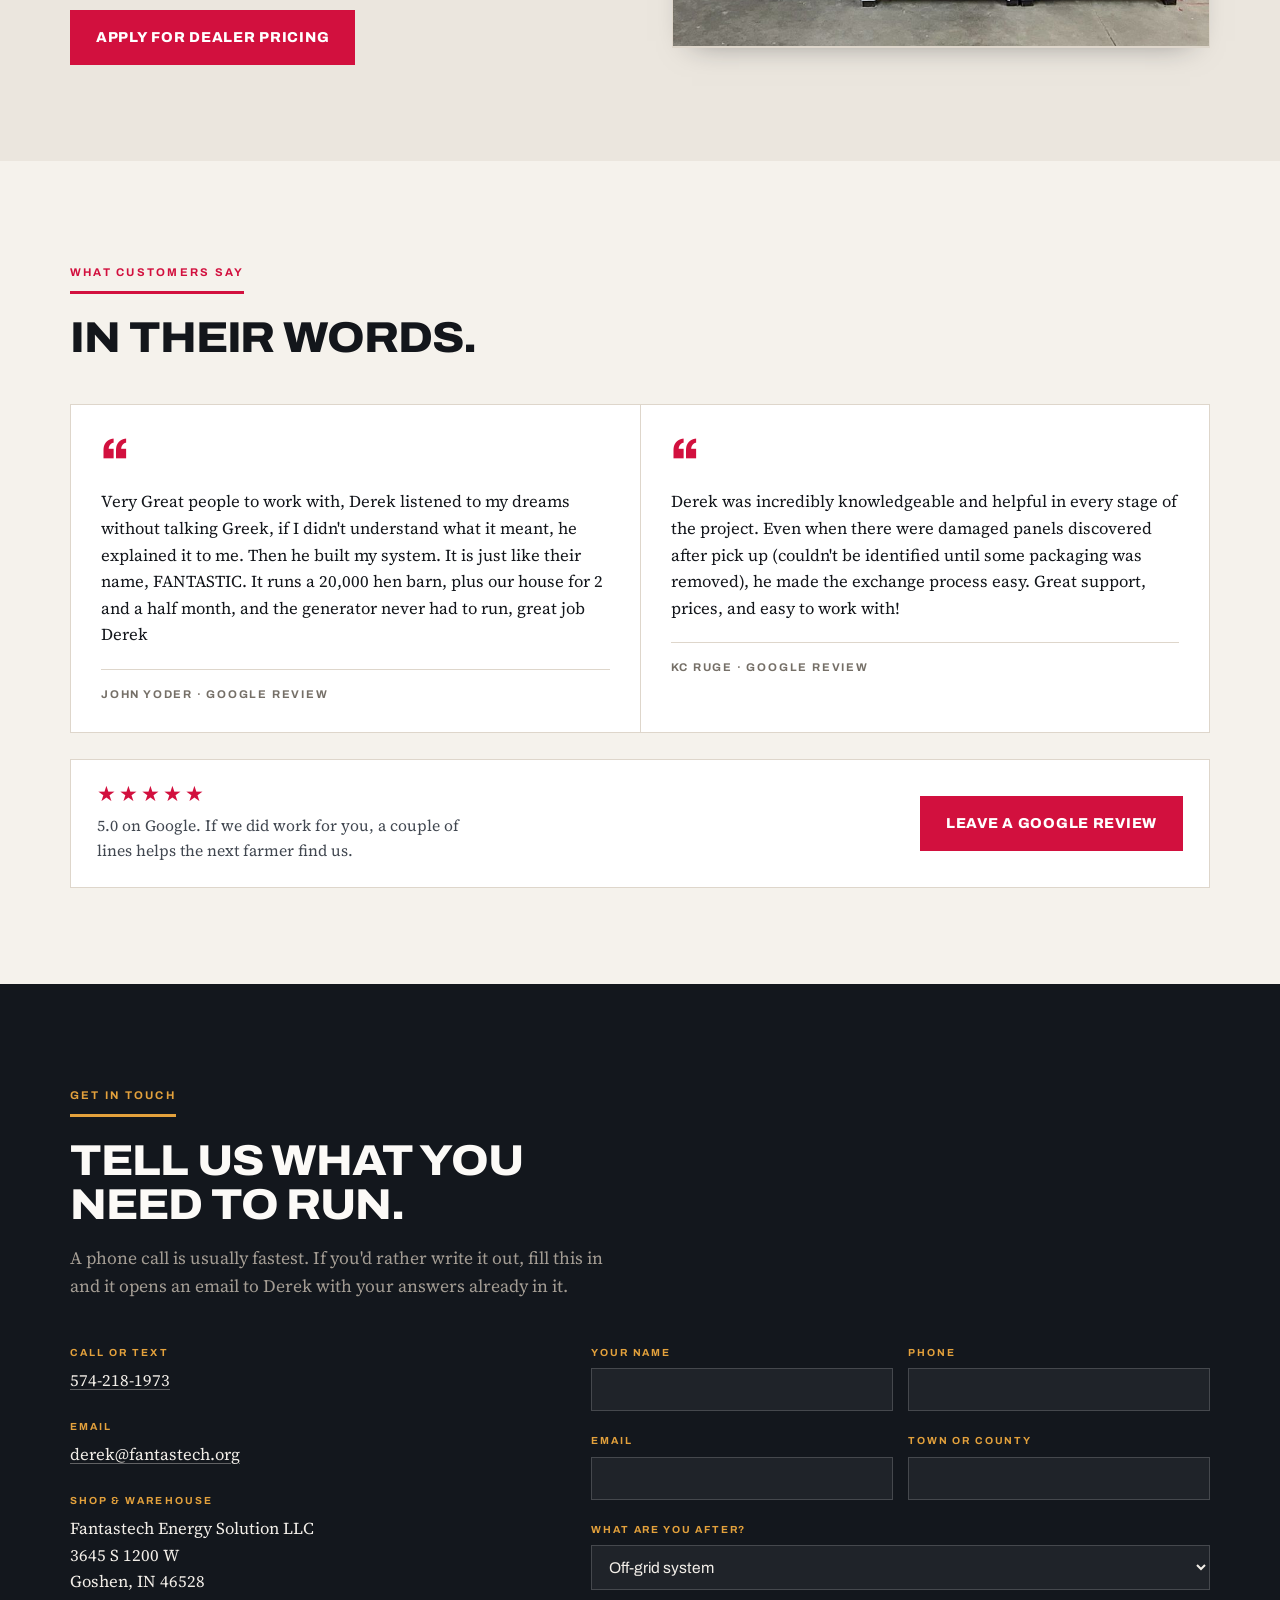
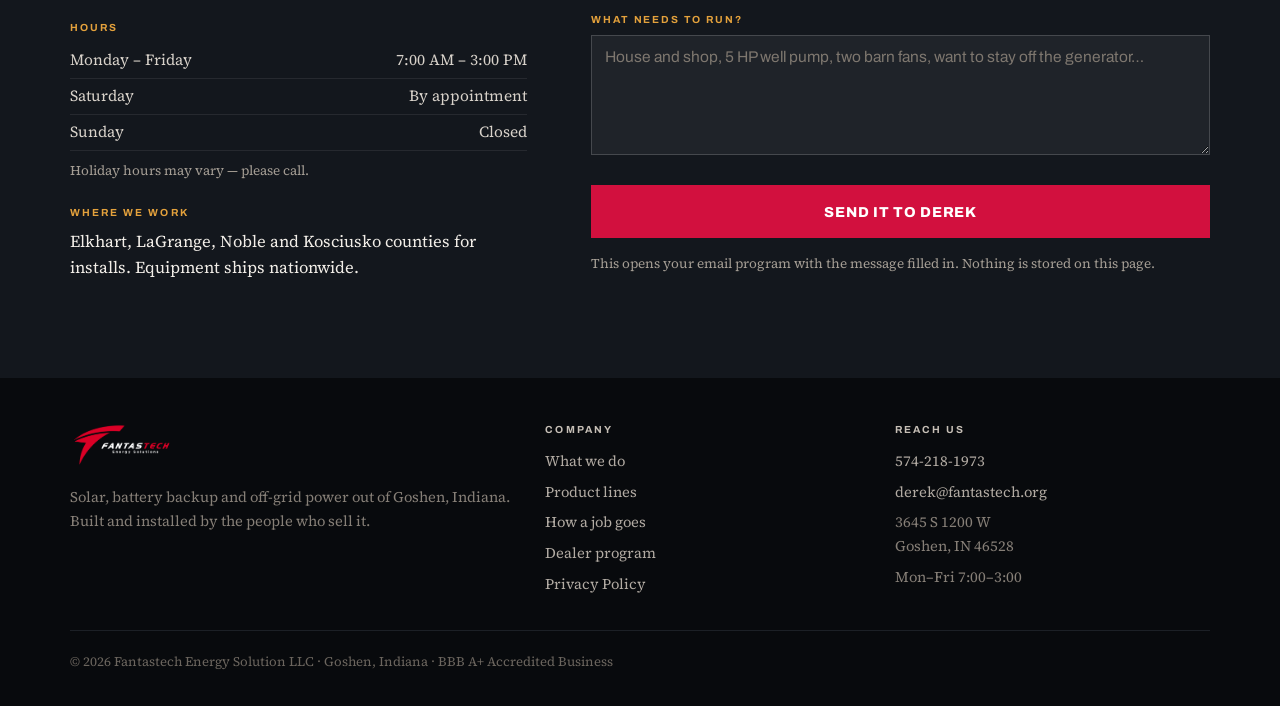
==== commit 5bdd7413: "Hero: full-width aerial of the three barns (Derek's pick, haze removed); headline moves below; og im" ====
--- a/index.html
+++ b/index.html
@@ -17,7 +17,7 @@
 <meta property="og:url" content="https://fantastechenergy.com/">
 <meta property="og:title" content="Fantastech Energy — Solar &amp; Off-Grid Power, Goshen IN">
 <meta property="og:description" content="Solar, battery backup and full off-grid systems for homes, farms and shops in northern Indiana. Sized to your real loads, installed with the owner on the job.">
-<meta property="og:image" content="https://fantastechenergy.com/img/hero-farm.jpg">
+<meta property="og:image" content="https://fantastechenergy.com/img/og-barns.jpg">
 <meta name="twitter:card" content="summary_large_image">
 <script type="application/ld+json">
 {
@@ -36,7 +36,7 @@
  "url": "https://fantastechenergy.com/",
  "logo": "https://fantastechenergy.com/img/logo.png",
  "image": [
-  "https://fantastechenergy.com/img/hero-farm.jpg",
+  "https://fantastechenergy.com/img/hero-barns.jpg",
   "https://fantastechenergy.com/img/work-batteries.jpg"
  ],
  "telephone": "+1-574-218-1973",
@@ -284,22 +284,25 @@
 @media (max-width:900px){nav{display:none}}
 
 /* ---------- hero ---------- */
-.hero{display:grid;grid-template-columns:1fr 1.22fr;background:var(--steel)}
-.hero .pane{padding:clamp(40px,5.2vw,78px) clamp(24px,3.4vw,58px);display:flex;flex-direction:column;justify-content:center}
-.hero .shotwrap{position:relative;min-height:440px;background:var(--steel-2)}
+.hero{display:grid;grid-template-columns:minmax(0,1fr);background:var(--steel)}
+.hero .shotwrap{position:relative;aspect-ratio:2153/794;background:var(--steel-2);order:-1}
 .hero .shotwrap img{position:absolute;inset:0;width:100%;height:100%;object-fit:cover;object-position:50% 50%}
 .hero .shotwrap::after{
   content:"";position:absolute;inset:0;
-  background:linear-gradient(90deg,var(--steel) 0%,rgba(19,23,29,.35) 22%,rgba(19,23,29,0) 55%);
+  background:linear-gradient(0deg,var(--steel) 0%,rgba(19,23,29,0) 18%);
+}
+.hero .pane{
+  display:grid;grid-template-columns:minmax(0,1.05fr) minmax(0,1fr);gap:clamp(24px,4vw,64px);align-items:end;min-width:0;
+  padding:clamp(18px,2.4vw,34px) clamp(24px,3.4vw,58px) clamp(40px,4.6vw,66px);
 }
 .hero .kick{
   font-family:Archivo,sans-serif;font-weight:700;font-size:.7rem;letter-spacing:.22em;
-  text-transform:uppercase;color:var(--amber);margin-bottom:20px;
+  text-transform:uppercase;color:var(--amber);margin-bottom:16px;
 }
 .hero h1{color:#FCFAF7}
 .hero h1 span{display:block;color:var(--red)}
-.hero .sub{color:#CFC9C1;font-size:1.1rem;margin-top:22px;max-width:44ch}
-.ctas{display:flex;gap:10px;flex-wrap:wrap;margin-top:32px}
+.hero .sub{color:#CFC9C1;font-size:1.1rem;margin-top:0;max-width:48ch}
+.ctas{display:flex;gap:10px;flex-wrap:wrap;margin-top:26px}
 .btn{
   font-family:Archivo,sans-serif;font-weight:800;font-size:.9rem;letter-spacing:.05em;
   text-transform:uppercase;padding:14px 24px;text-decoration:none;display:inline-block;
@@ -310,9 +313,9 @@
 .btn-o{border-color:rgba(237,232,224,.38);color:#EDE8E0}
 .btn-o:hover{border-color:#EDE8E0;background:rgba(255,255,255,.08)}
 @media (max-width:880px){
-  .hero{grid-template-columns:1fr}
-  .hero .shotwrap{min-height:290px;order:-1}
-  .hero .shotwrap::after{background:linear-gradient(0deg,var(--steel) 0%,rgba(19,23,29,0) 60%)}
+  .hero .pane{grid-template-columns:minmax(0,1fr);align-items:start}
+  .hero .pane>div{min-width:0}
+  .hero .sub{margin-top:18px;max-width:none}
 }
 
 /* ---------- spec bar ---------- */
@@ -518,16 +521,20 @@
 
 <section class="hero">
   <div class="pane">
-    <div class="kick">Goshen, Indiana &nbsp;·&nbsp; Est. 2021</div>
-    <h1>Power that<br>keeps running<span>when the grid doesn't.</span></h1>
-    <p class="sub">Solar, battery backup and full off&#8209;grid systems for homes, farms and shops in northern Indiana — sized to your real loads, built from equipment we stock, installed with the owner on the job.</p>
-    <div class="ctas">
-      <a class="btn btn-p" href="#contact">Get a quote</a>
-      <a class="btn btn-o" href="tel:5742181973">Call 574-218-1973</a>
+    <div>
+      <div class="kick">Goshen, Indiana &nbsp;·&nbsp; Est. 2021</div>
+      <h1>Power that<br>keeps running<span>when the grid doesn't.</span></h1>
+    </div>
+    <div>
+      <p class="sub">Solar, battery backup and full off&#8209;grid systems for homes, farms and shops in northern Indiana — sized to your real loads, built from equipment we stock, installed with the owner on the job.</p>
+      <div class="ctas">
+        <a class="btn btn-p" href="#contact">Get a quote</a>
+        <a class="btn btn-o" href="tel:5742181973">Call 574-218-1973</a>
+      </div>
     </div>
   </div>
   <div class="shotwrap">
-    <img src="img/hero-farm.jpg" alt="Roof-mounted Fantastech solar arrays running the length of two barns on a northern Indiana farm">
+    <img src="img/hero-barns.jpg" alt="Aerial view of three long barns on a northern Indiana farm, two with Fantastech roof-mounted solar arrays">
   </div>
 </section>
 
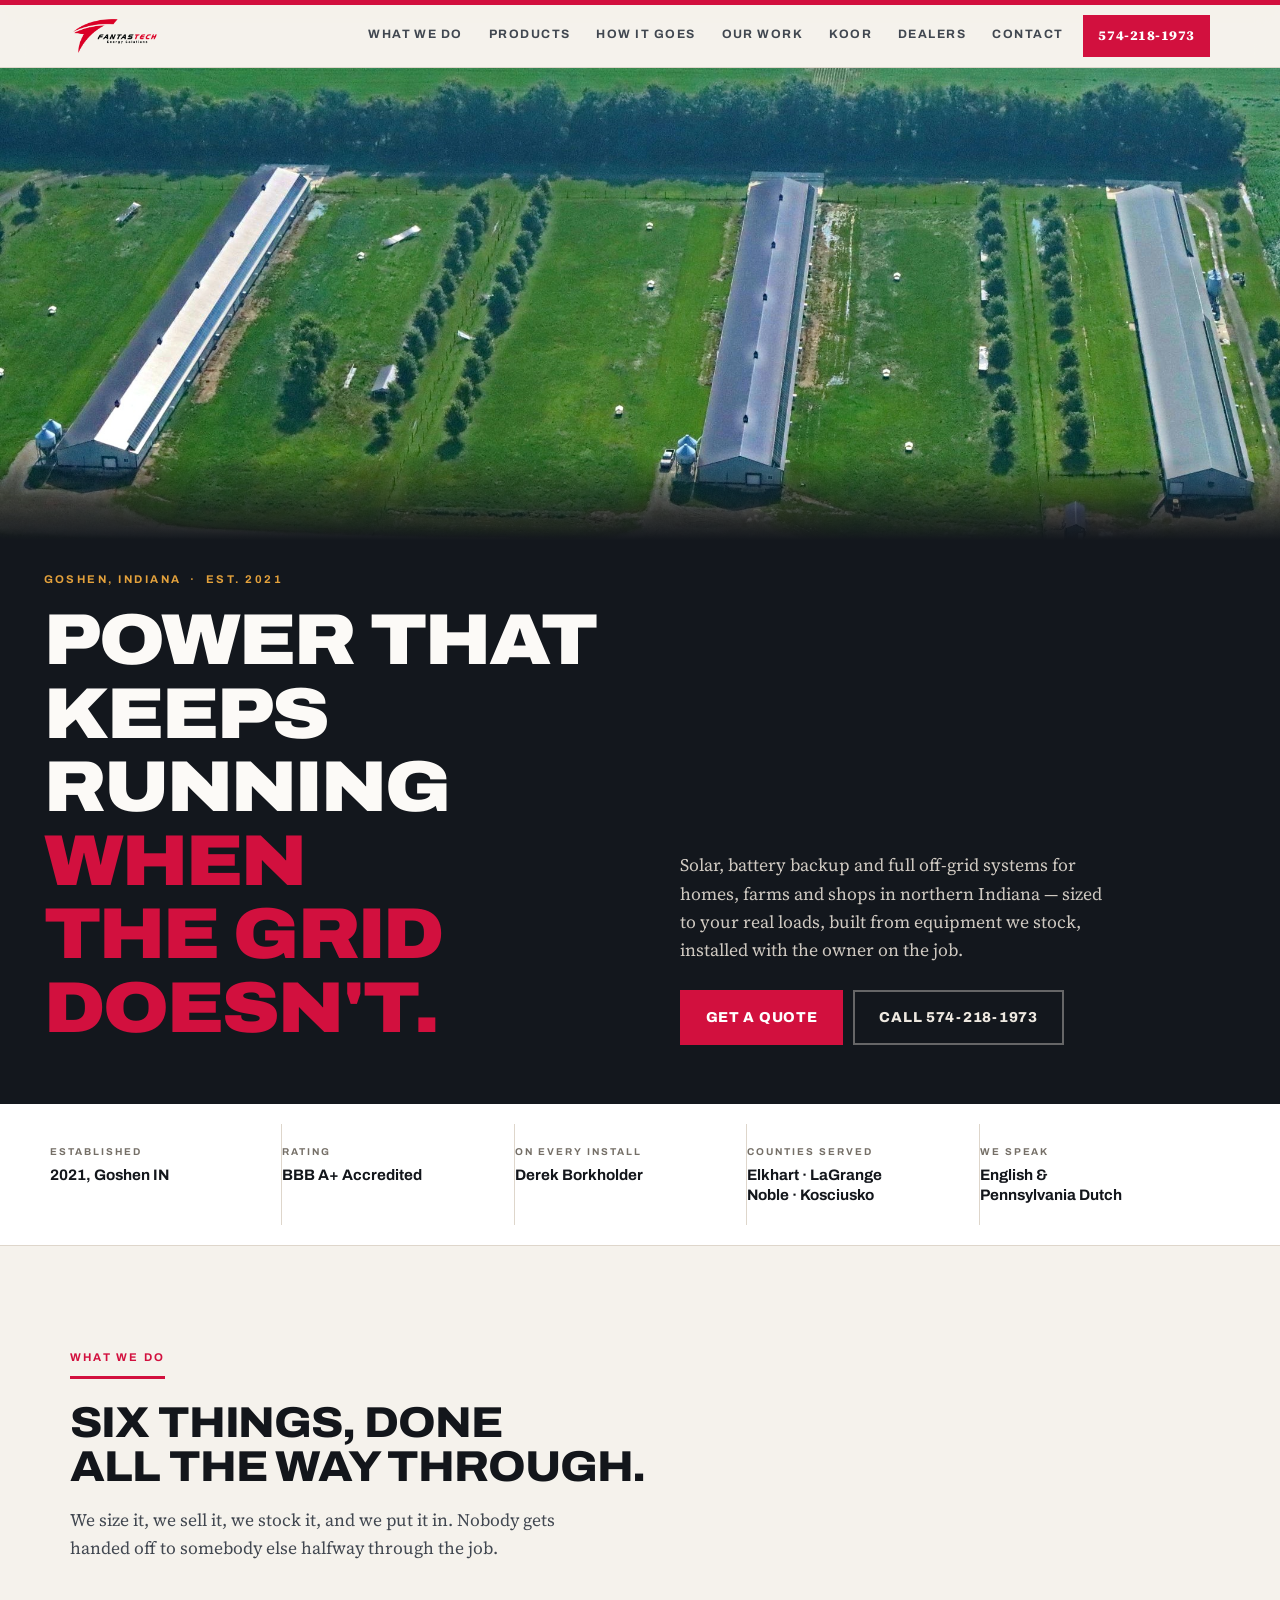
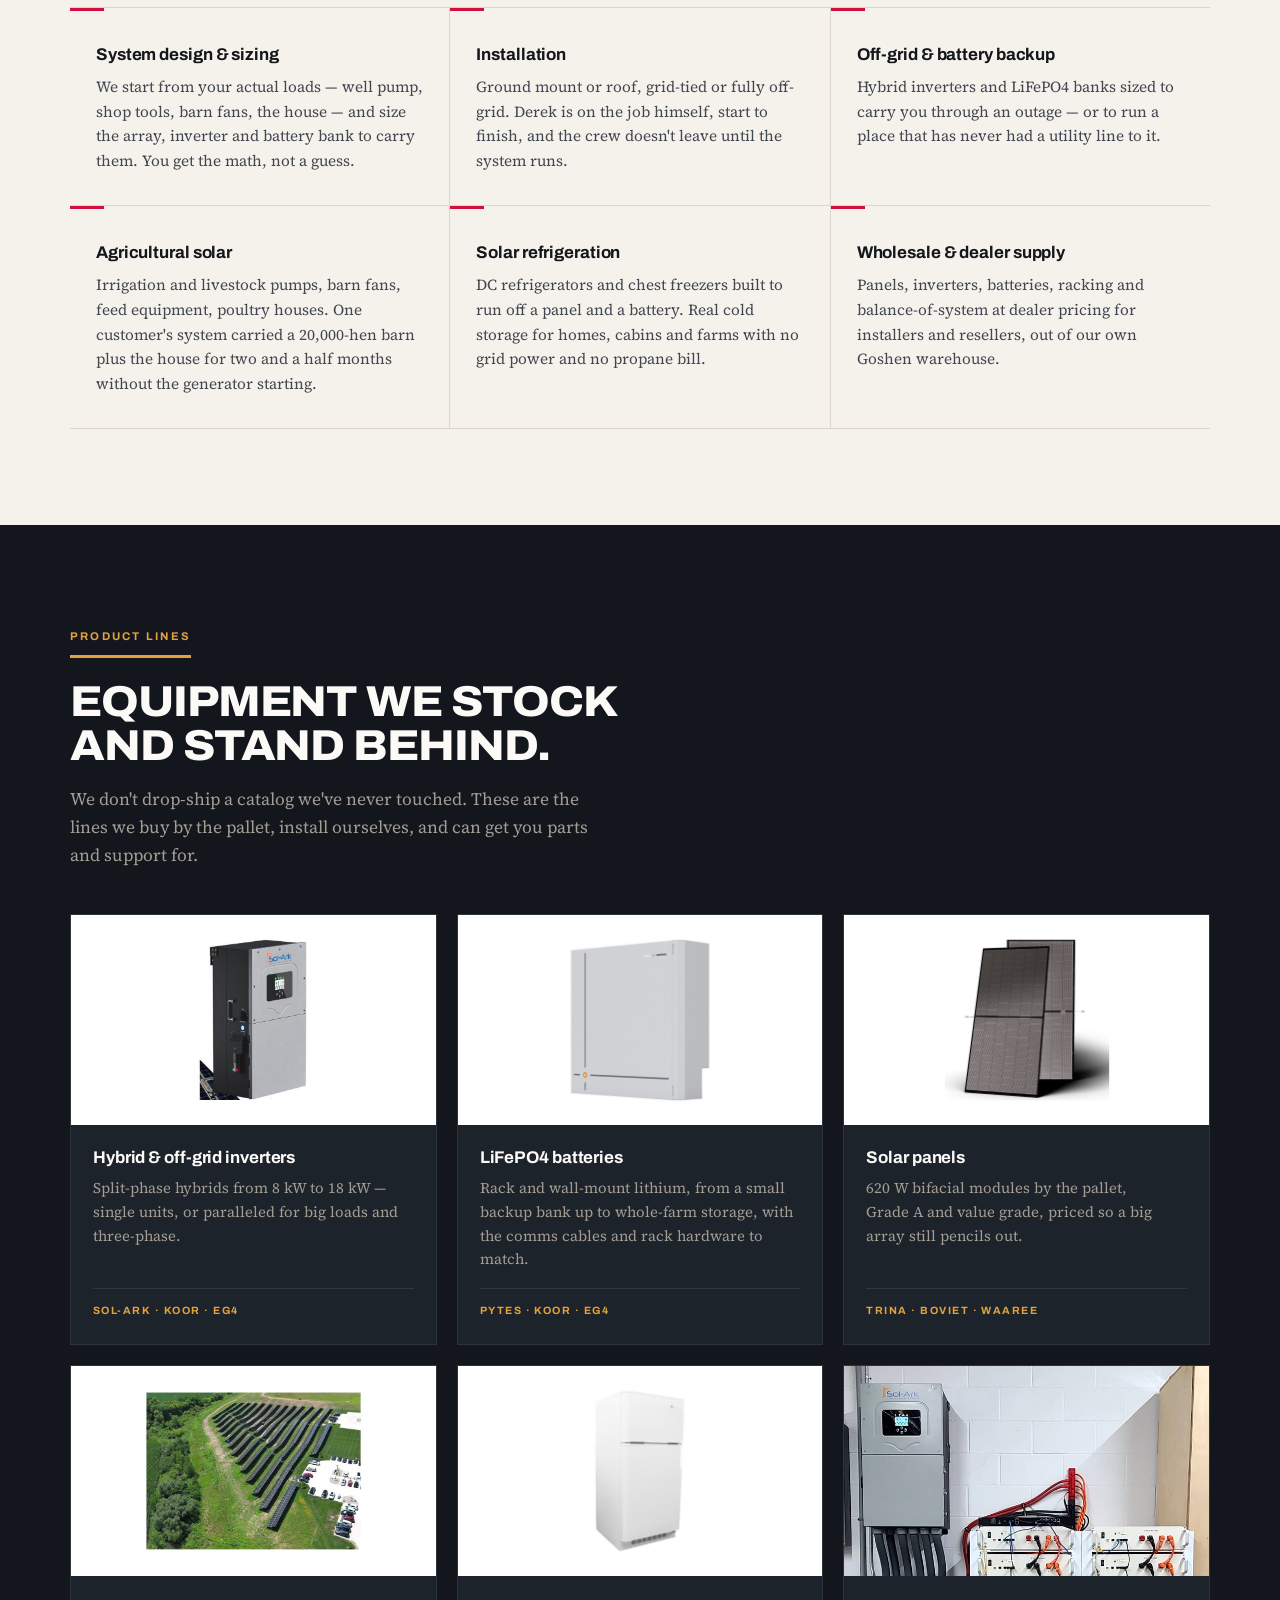
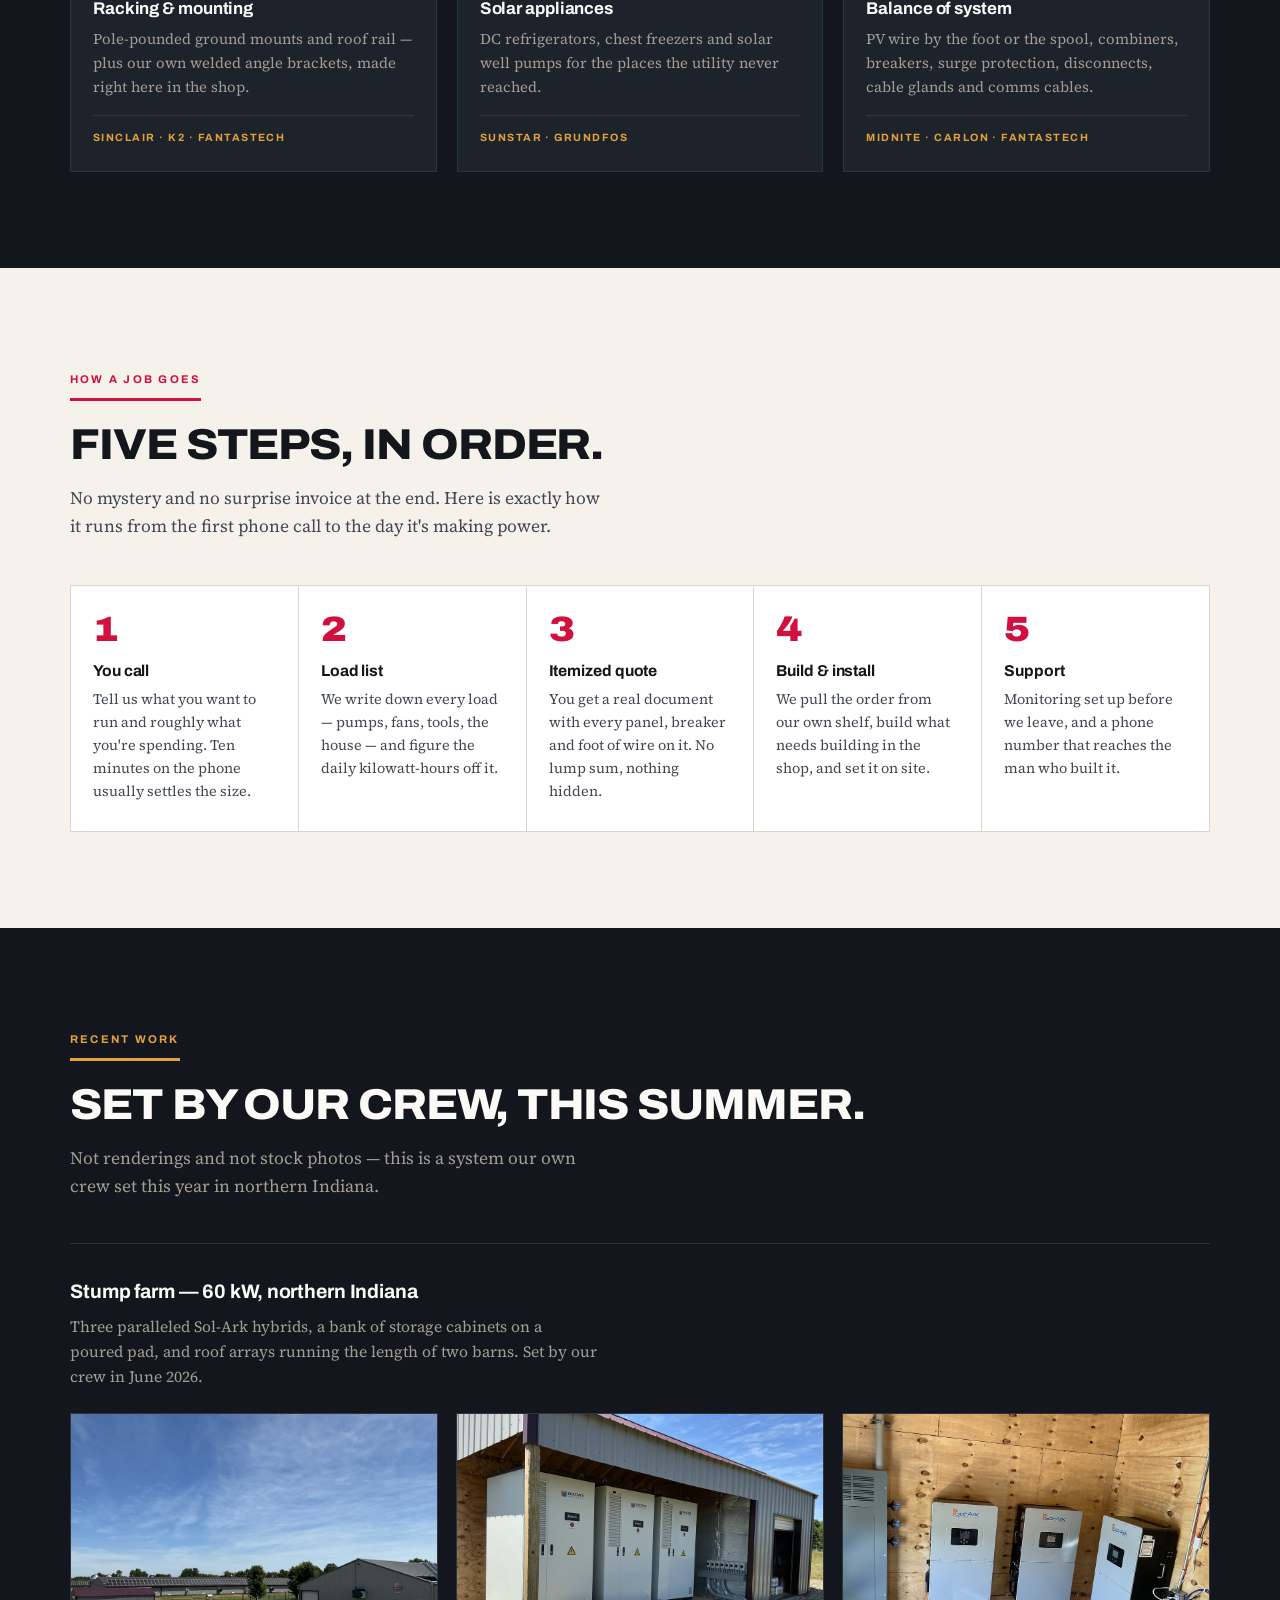
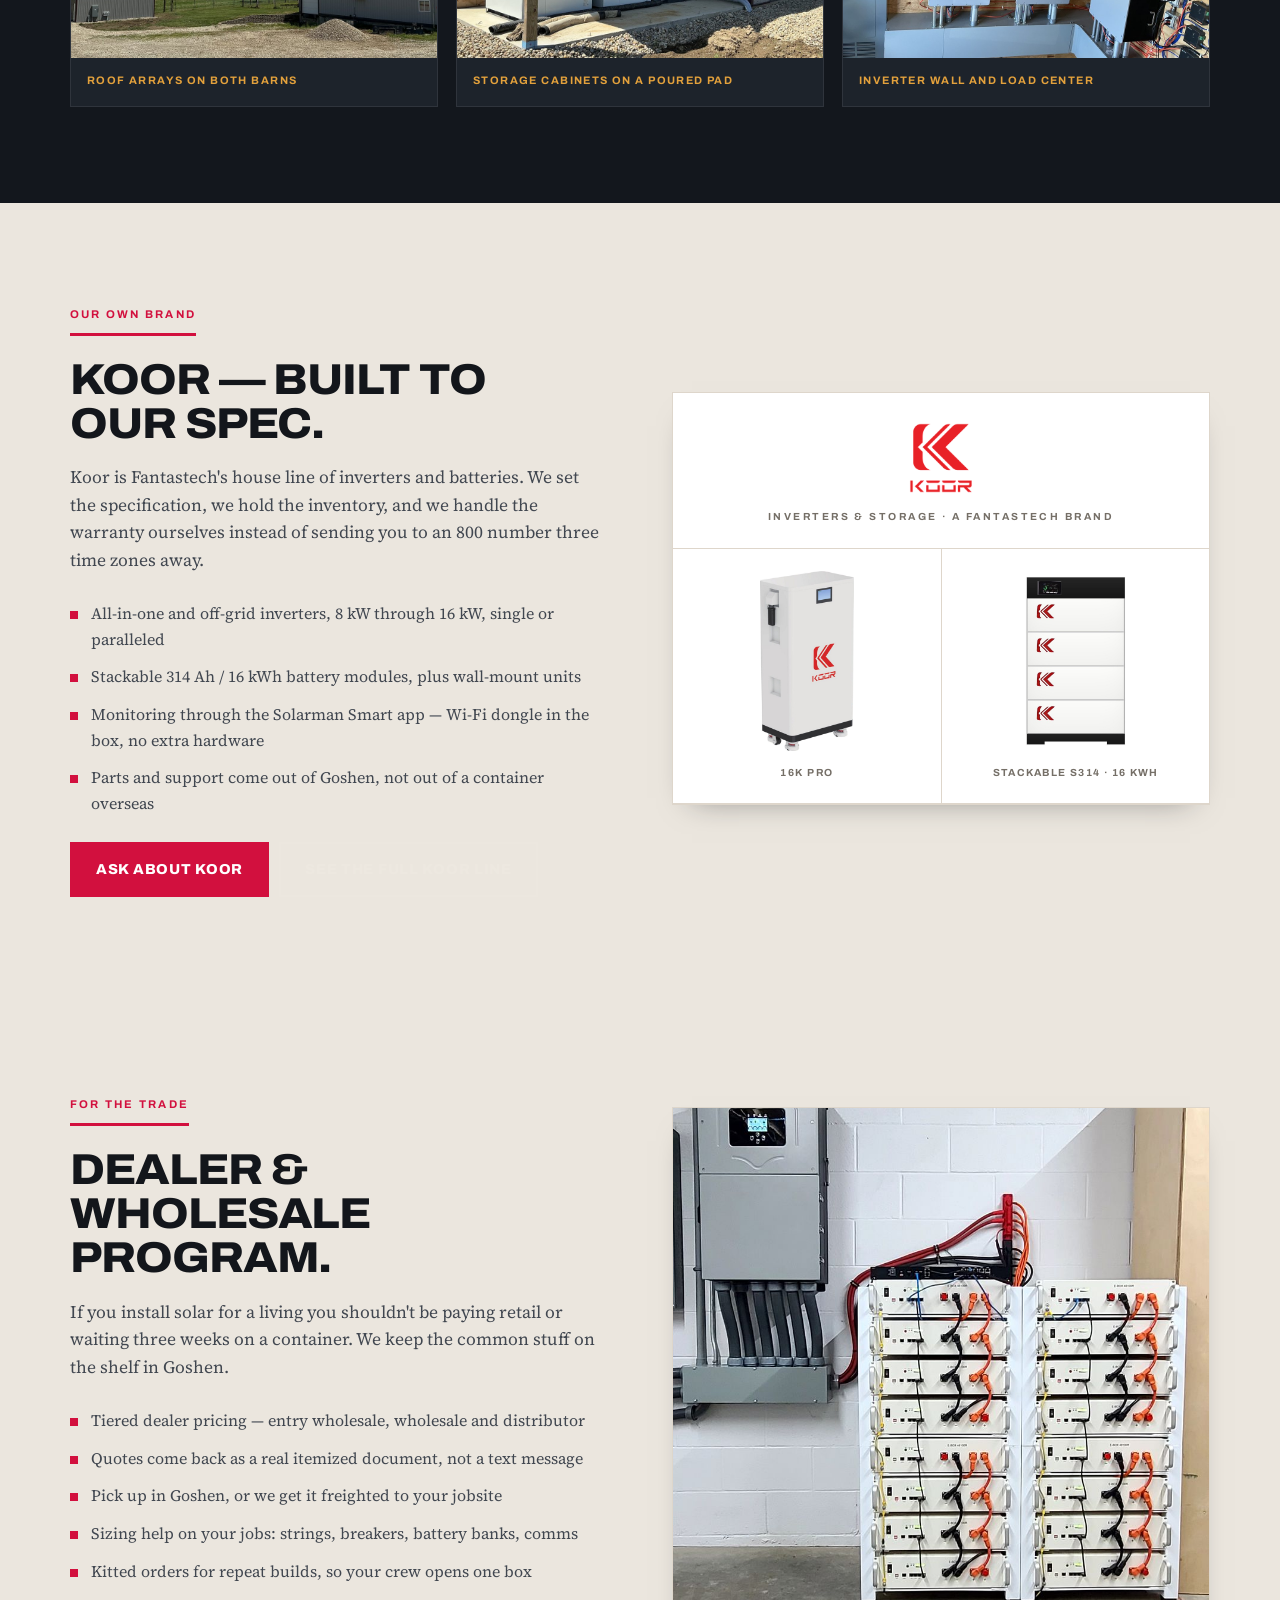
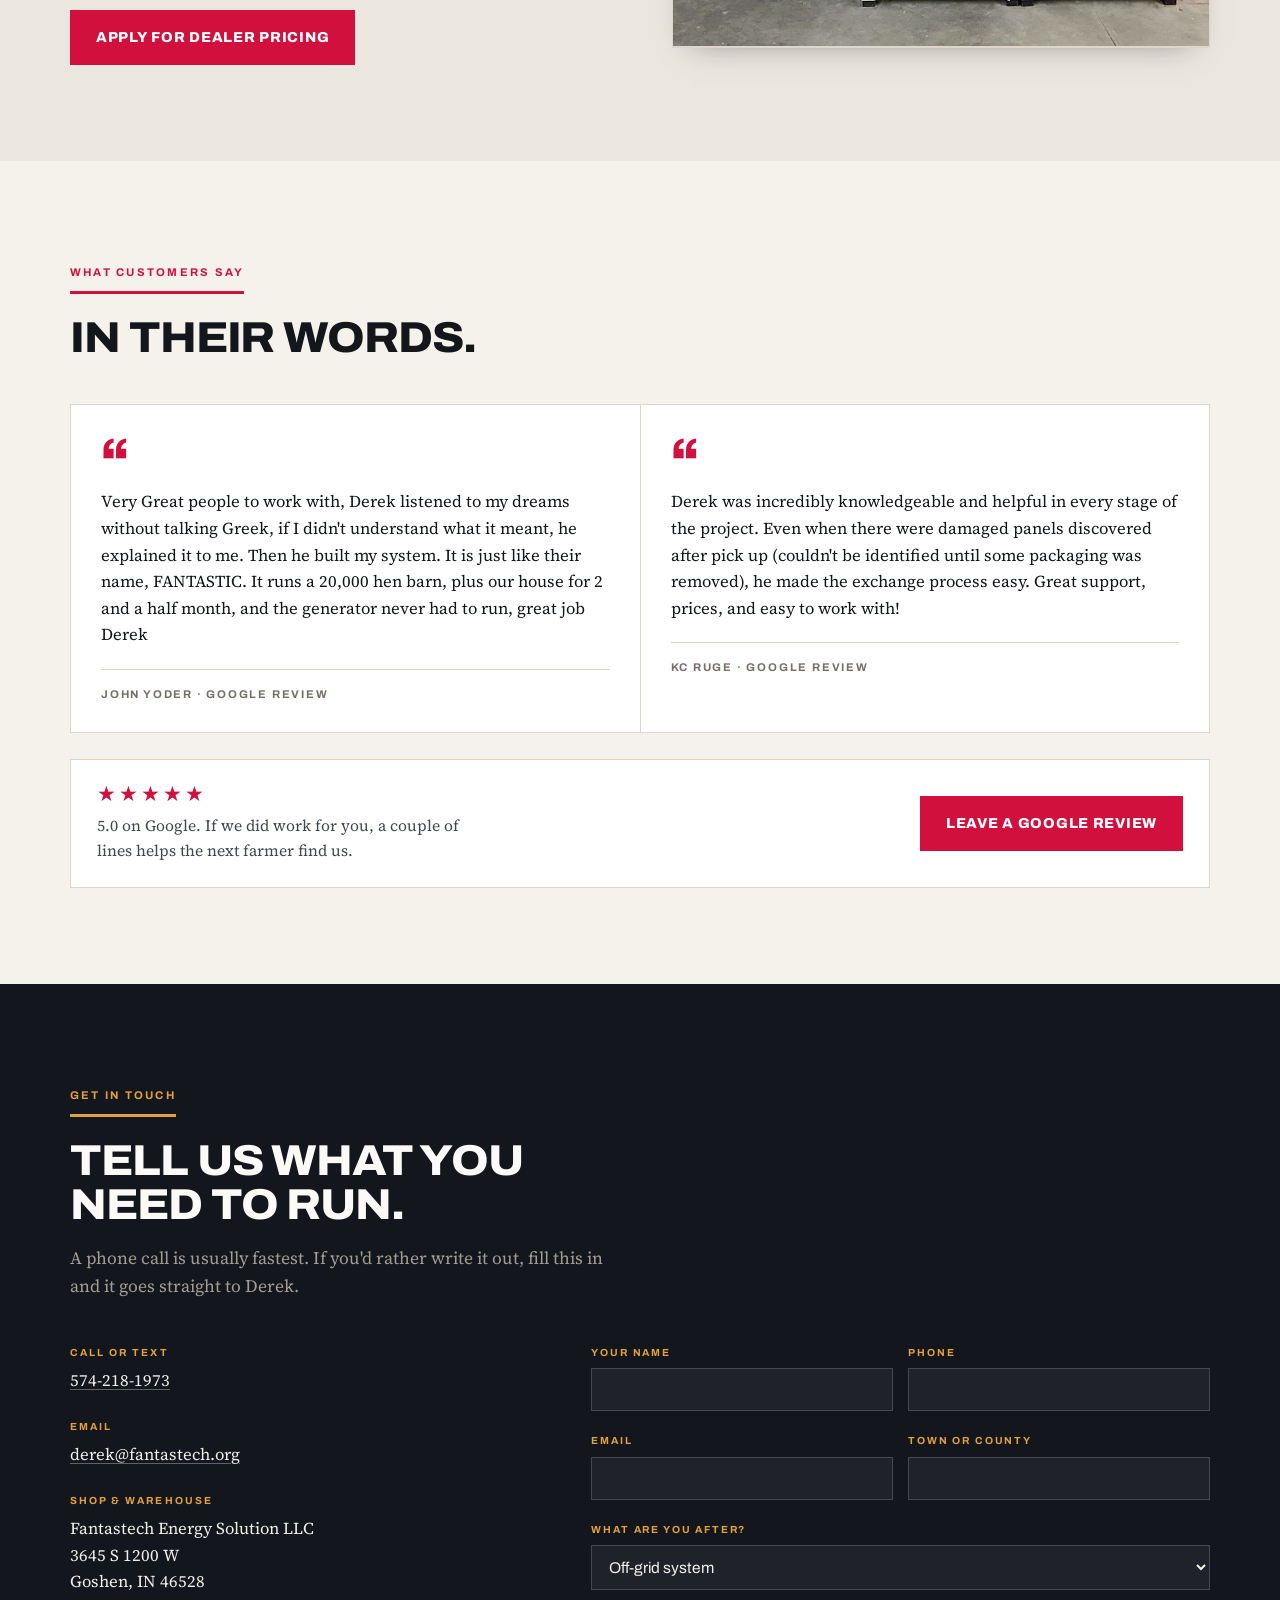
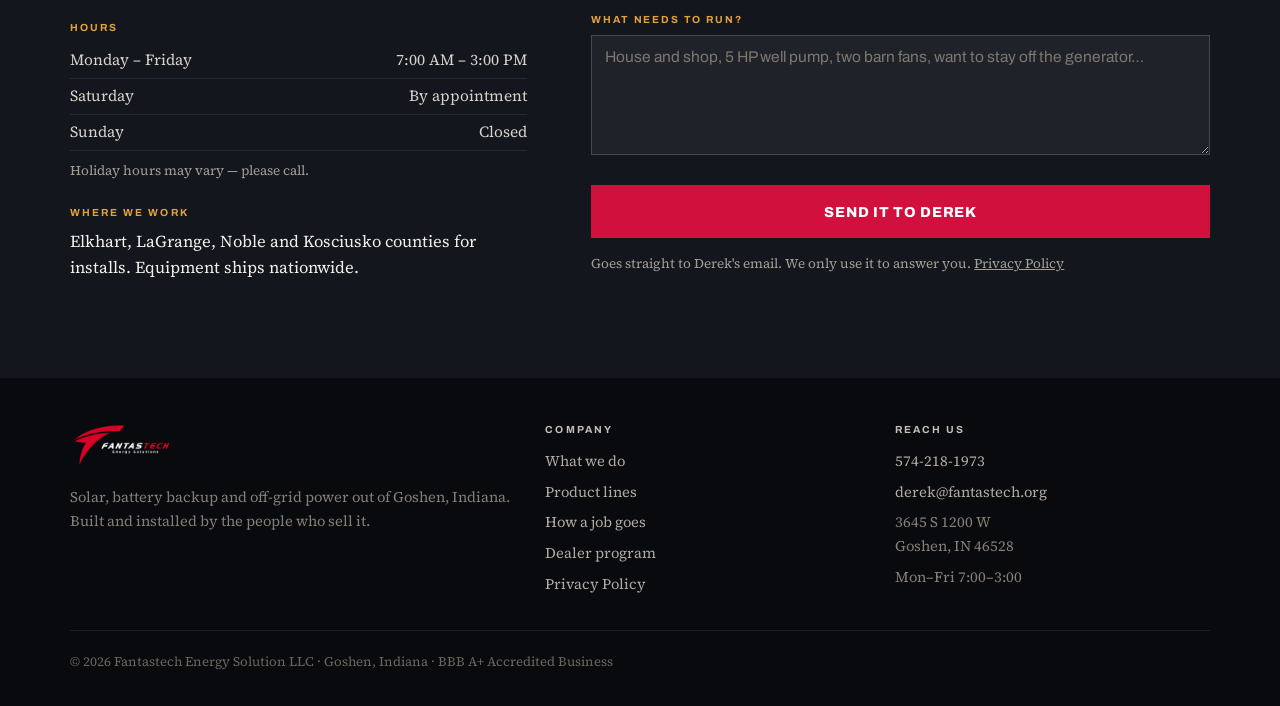
==== commit e4b0e949: "Contact form sends straight to derek@ through Derek's own Google script Posts to the Fantastech Webs" ====
--- a/index.html
+++ b/index.html
@@ -776,7 +776,7 @@
   <div class="wrap">
     <div class="tag">Get in touch</div>
     <h2>Tell us what you<br>need to run.</h2>
-    <p class="lede">A phone call is usually fastest. If you'd rather write it out, fill this in and it opens an email to Derek with your answers already in it.</p>
+    <p class="lede">A phone call is usually fastest. If you'd rather write it out, fill this in and it goes straight to Derek.</p>
 
     <div class="cgrid">
       <div class="dl">
@@ -829,8 +829,9 @@
           </select>
         </div>
         <div><label for="fmsg">What needs to run?</label><textarea id="fmsg" name="fmsg" placeholder="House and shop, 5 HP well pump, two barn fans, want to stay off the generator…"></textarea></div>
-        <button type="submit">Send it to Derek</button>
-        <p class="note" id="formnote">This opens your email program with the message filled in. Nothing is stored on this page.</p>
+        <input type="text" id="fhoney" name="_honey" tabindex="-1" autocomplete="off" aria-hidden="true" style="position:absolute;left:-9999px;width:1px;height:1px;opacity:0">
+        <button type="submit" id="fsend">Send it to Derek</button>
+        <p class="note" id="formnote" role="status" aria-live="polite">Goes straight to Derek's email. We only use it to answer you. <a href="privacy.html" style="color:inherit">Privacy Policy</a></p>
       </form>
     </div>
   </div>
@@ -871,9 +872,18 @@
 (function(){
   var f=document.getElementById('quoteForm');
   if(!f)return;
+  // Sends to a Google Apps Script web app in Derek's own Google account
+  // ("Fantastech Website Form"), which emails derek@ and logs a row in the
+  // "Website Leads - fantastechenergy.com form" sheet.
+  var ENDPOINT='https://script.google.com/macros/s/AKfycbxLVlaM6R7HuclKkUZ1tjvmrRXligf4z-lVbFwE9uaJ9RODpIL-PedeFB00w2rXvpPXgQ/exec';
+  var note=document.getElementById('formnote');
+  var btn=document.getElementById('fsend');
+  var busy=false;
   f.addEventListener('submit',function(e){
     e.preventDefault();
+    if(busy)return;
     var g=function(id){var el=document.getElementById(id);return el?el.value.trim():'';};
+    if(g('fhoney')){note.textContent='Thanks. Derek will get back to you.';f.reset();return;}
     var subject='Website quote request - '+(g('fname')||'new lead');
     var lines=[
       'Name:    '+g('fname'),
@@ -885,10 +895,39 @@
       'What needs to run:',
       g('fmsg')
     ];
-    window.location.href='mailto:derek@fantastech.org?subject='+
-      encodeURIComponent(subject)+'&body='+encodeURIComponent(lines.join('\n'));
-    document.getElementById('formnote').textContent=
-      'Opening your email program. If nothing happened, just call 574-218-1973.';
+    // Fallback: open the visitor's own email program, the way this form used to work.
+    var openMail=function(){
+      window.location.href='mailto:derek@fantastech.org?subject='+
+        encodeURIComponent(subject)+'&body='+encodeURIComponent(lines.join('\n'));
+      note.textContent='That did not go through, so we opened your email program instead. If nothing happened, just call or text 574-218-1973.';
+    };
+    var data={
+      name:g('fname'),
+      phone:g('fphone'),
+      email:g('femail'),
+      area:g('ftown'),
+      kind:g('fkind'),
+      message:g('fmsg')
+    };
+    busy=true;btn.disabled=true;btn.textContent='Sending…';
+    note.textContent='Sending…';
+    // Plain-text body keeps this a simple request (no CORS preflight).
+    fetch(ENDPOINT,{method:'POST',body:JSON.stringify(data)})
+      .then(function(r){return r.json();})
+      .then(function(res){
+        if(res&&res.ok){
+          f.reset();
+          btn.textContent='Sent';
+          note.textContent='Got it. Derek will get back to you soon. Need it faster? Call or text 574-218-1973.';
+        }else{
+          busy=false;btn.disabled=false;btn.textContent='Send it to Derek';
+          openMail();
+        }
+      })
+      .catch(function(){
+        busy=false;btn.disabled=false;btn.textContent='Send it to Derek';
+        openMail();
+      });
   });
 })();
 </script>
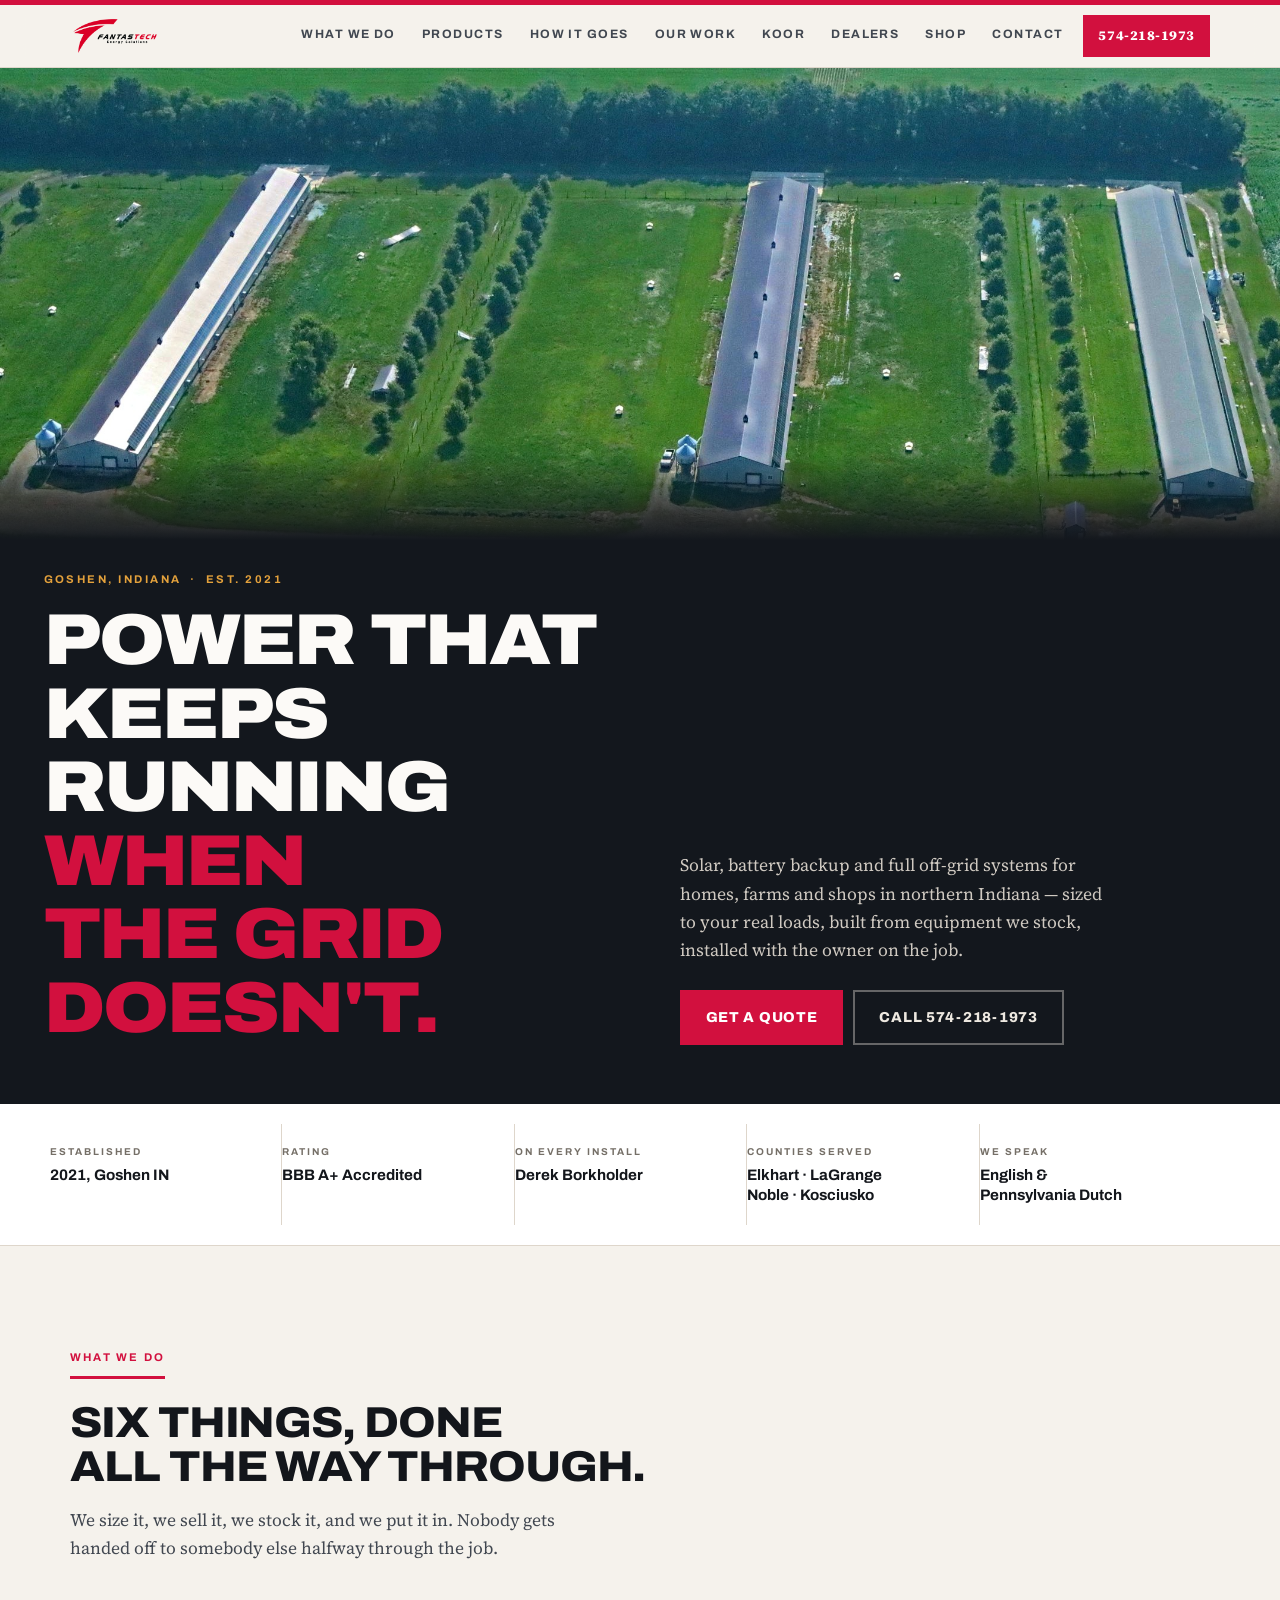
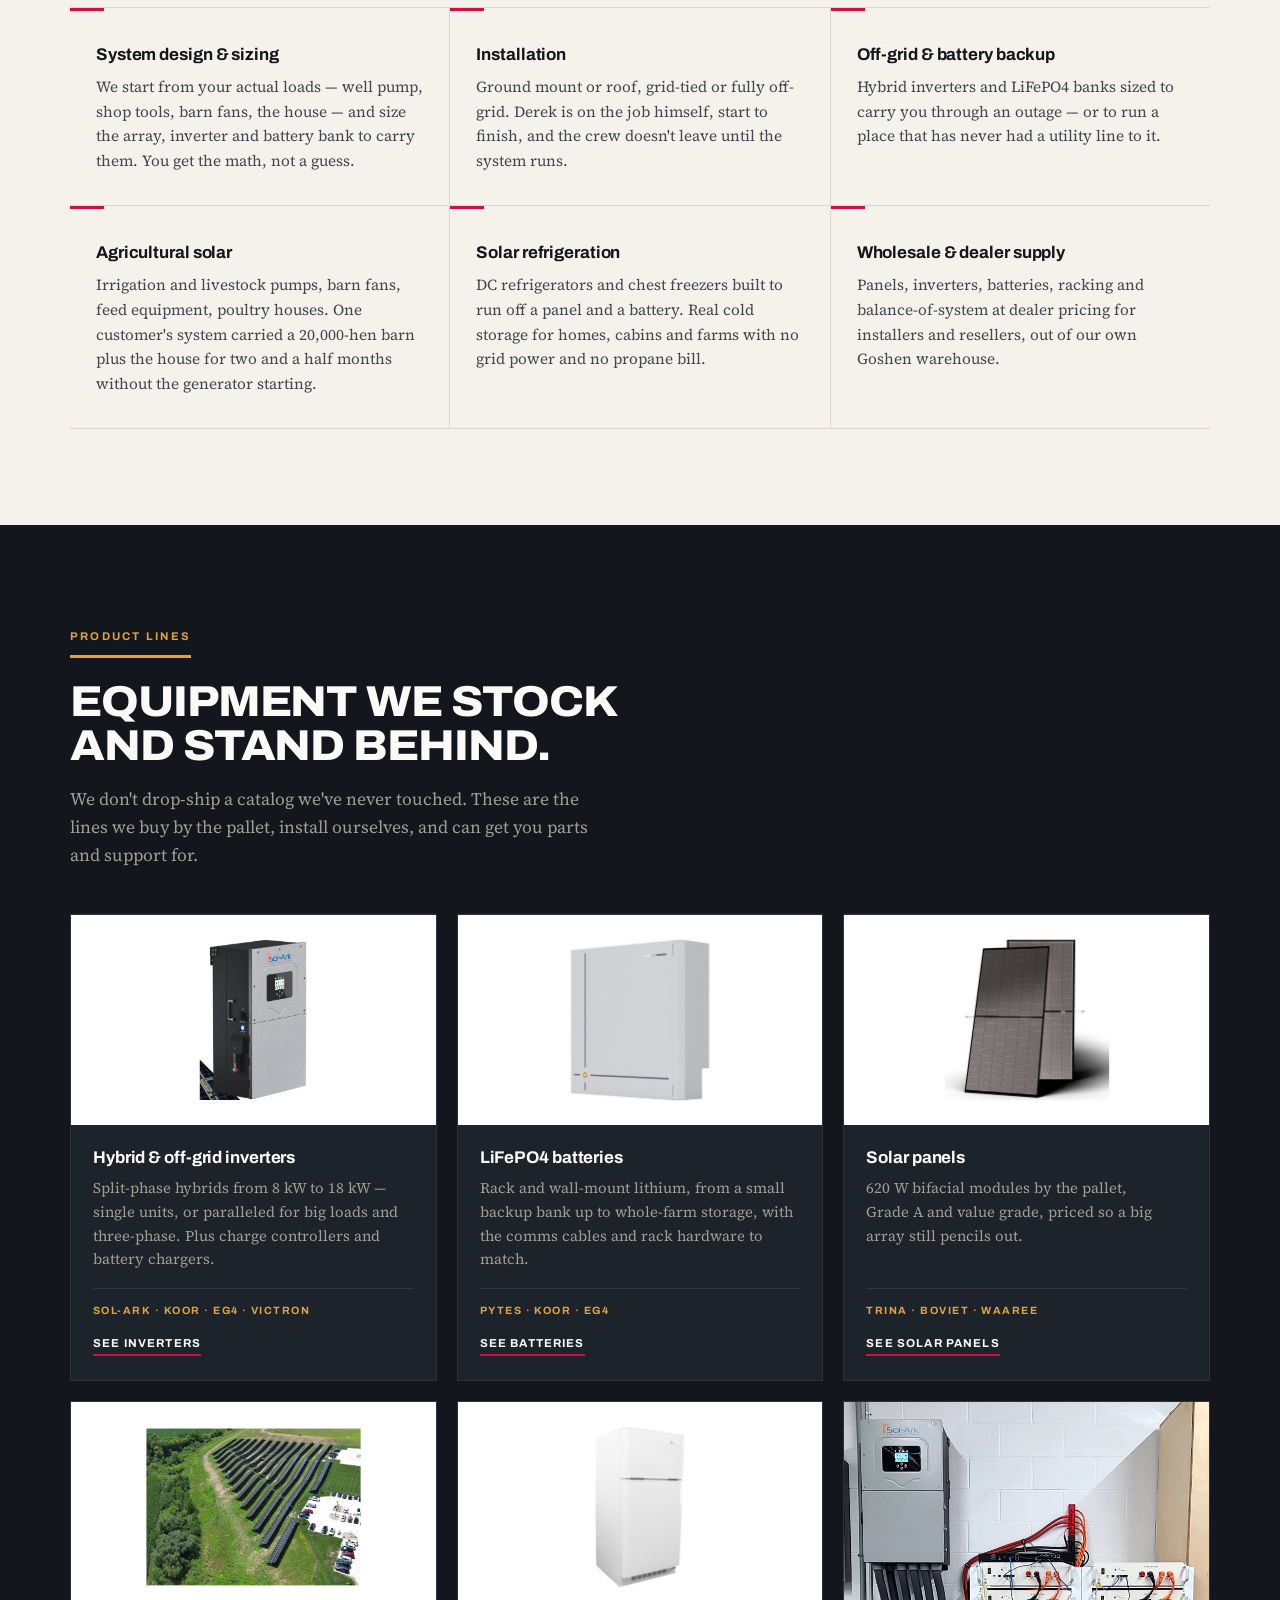
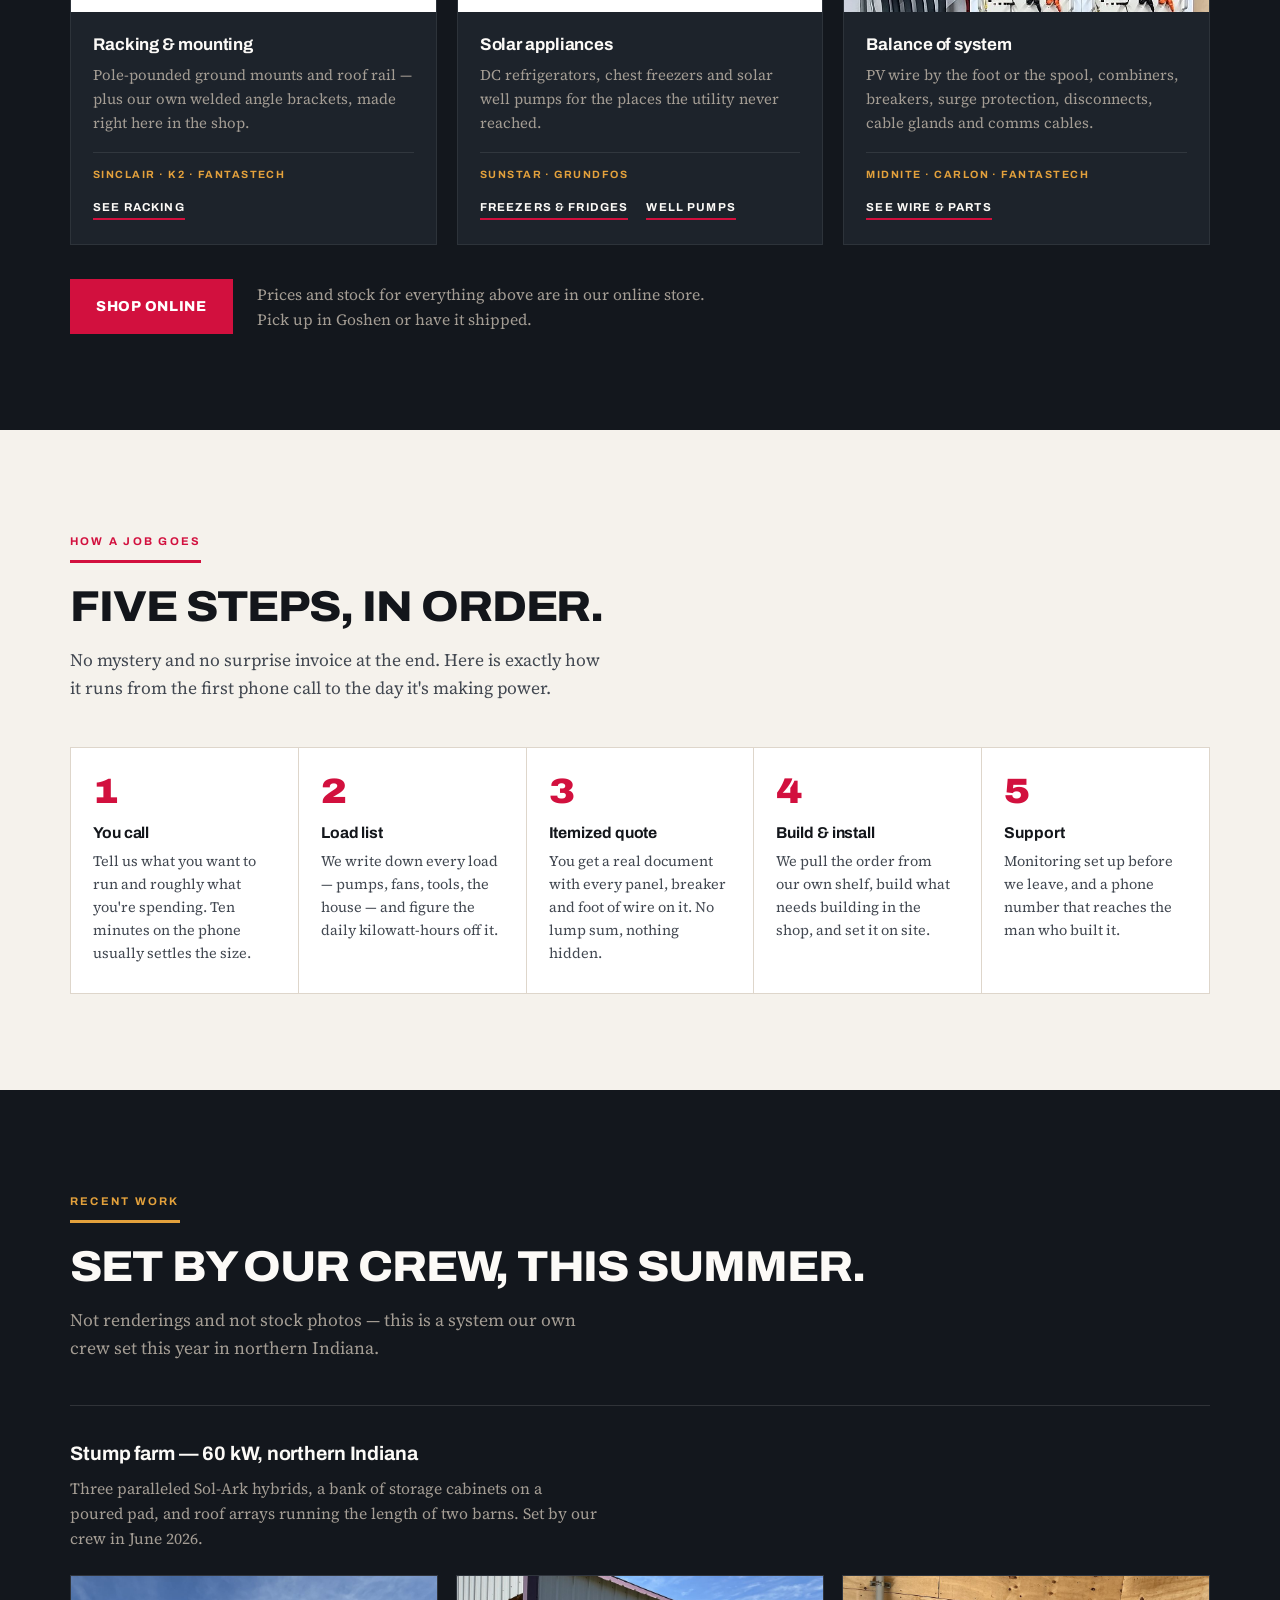
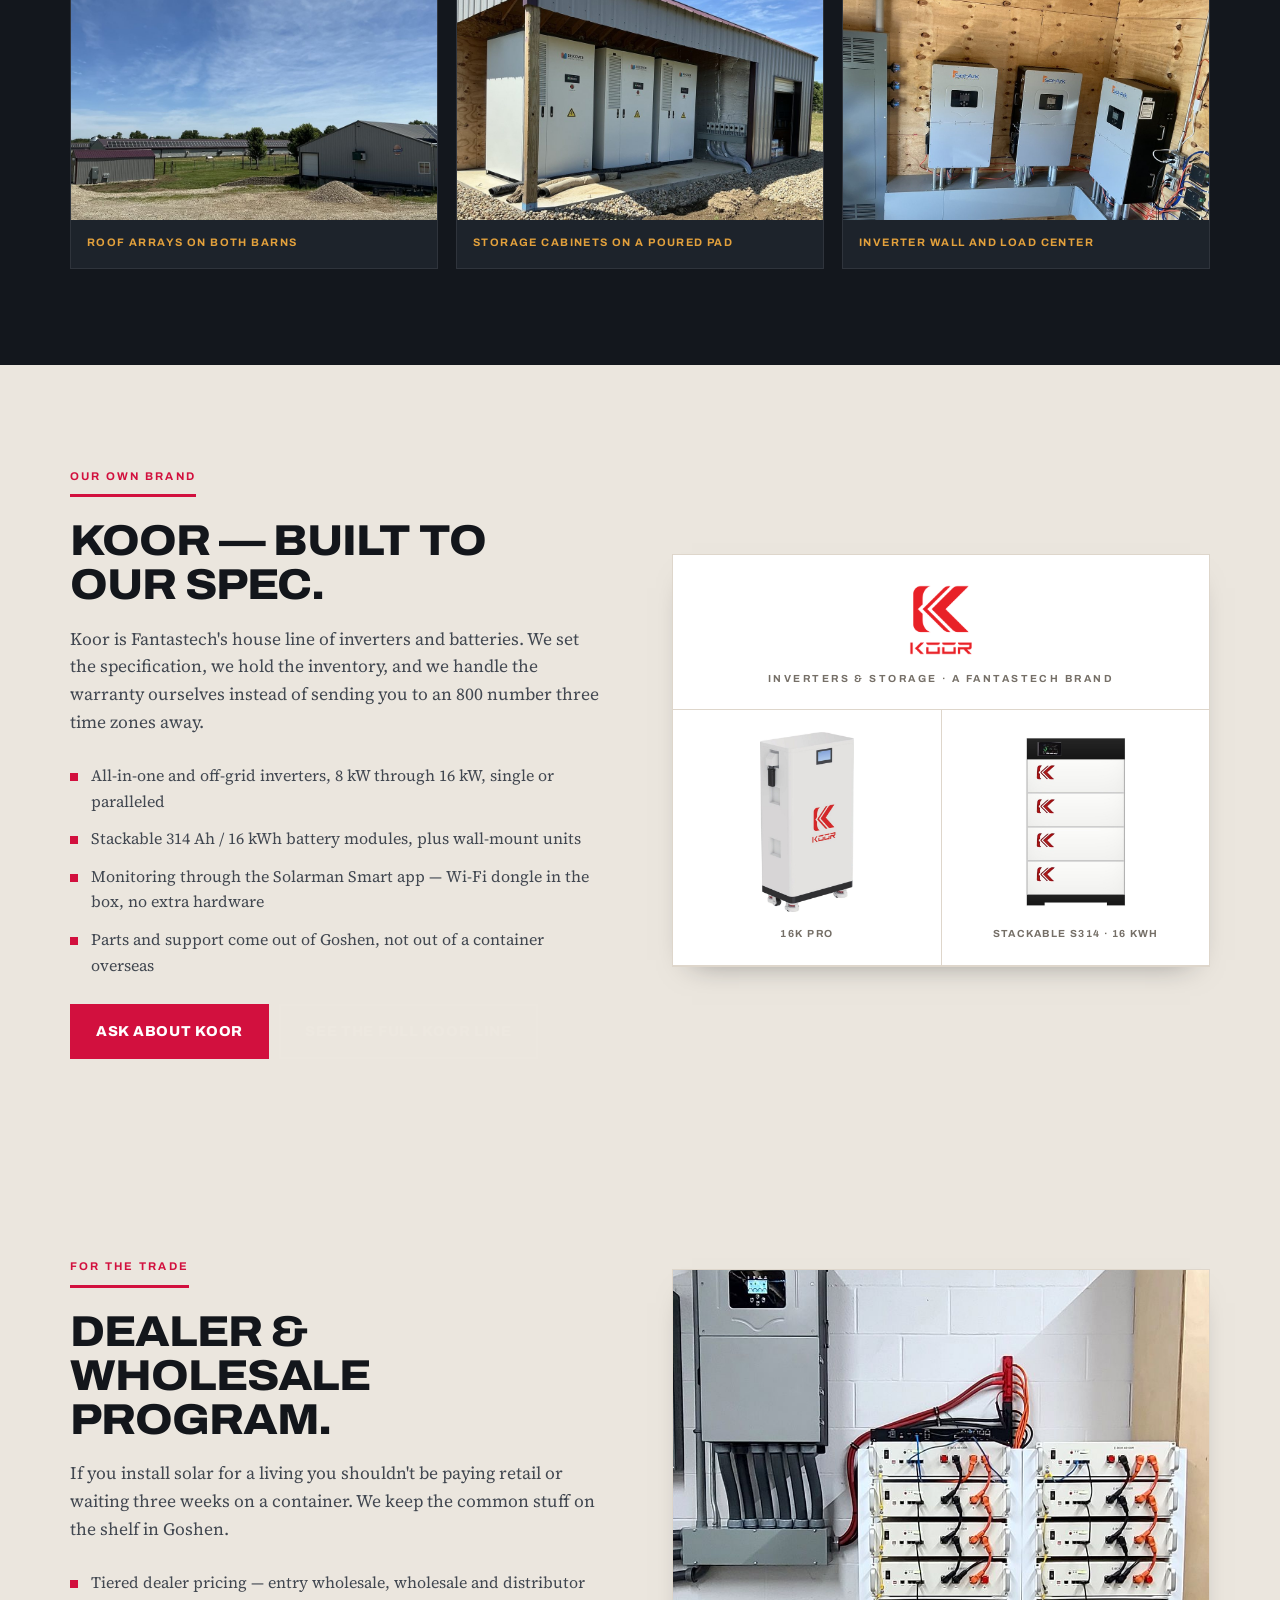
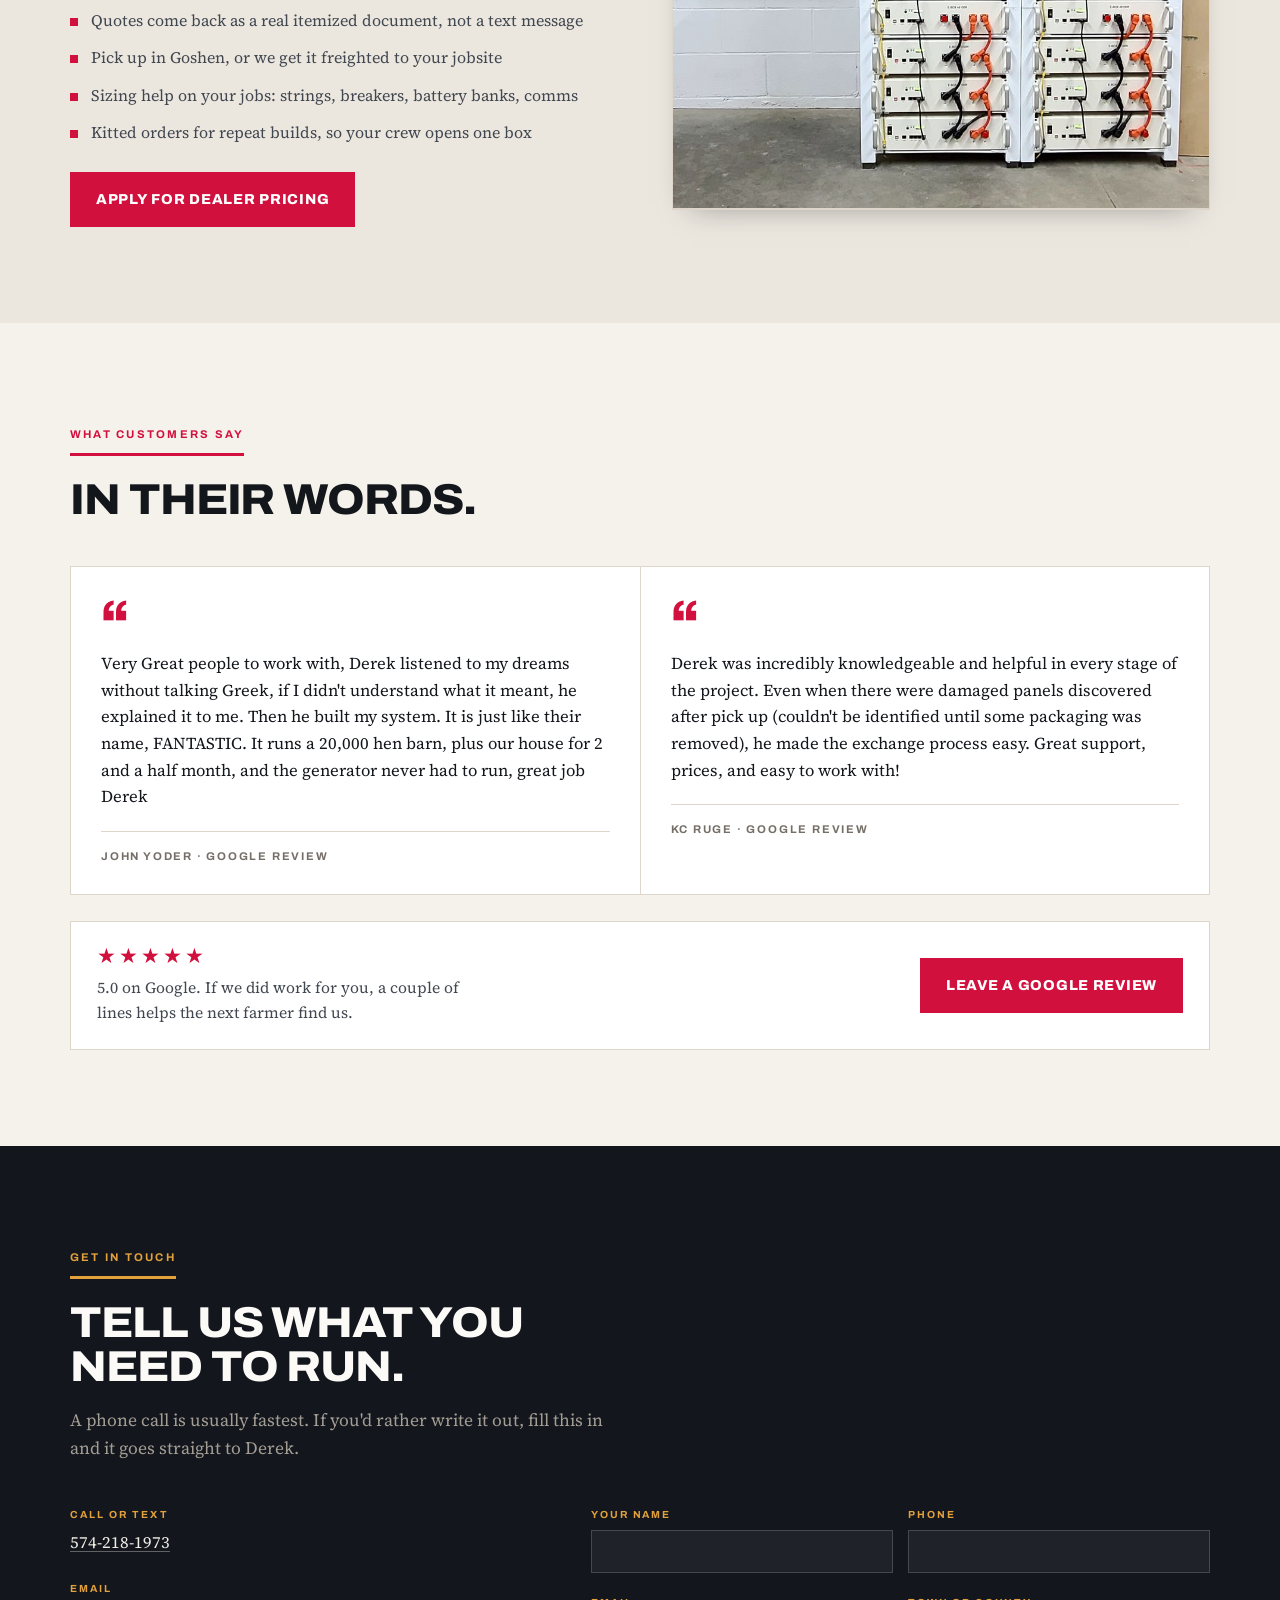
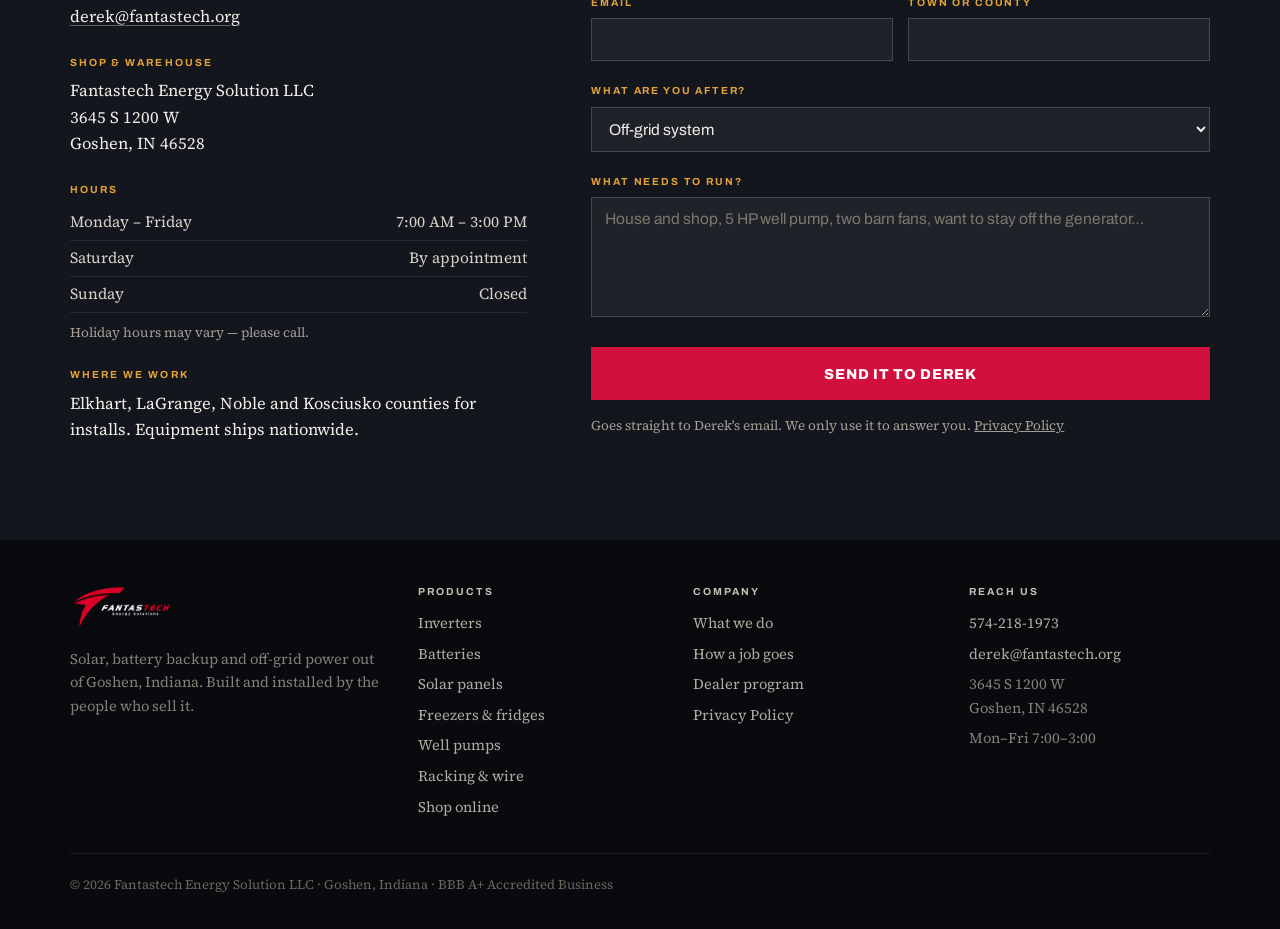
==== commit 42790574: "Product pages: inverters, batteries, panels, freezers and fridges, well pumps, racking and wire Six " ====
--- a/index.html
+++ b/index.html
@@ -4,7 +4,7 @@
 <meta charset="utf-8">
 <meta name="viewport" content="width=device-width,initial-scale=1,viewport-fit=cover">
 <title>Fantastech Energy | Solar, Battery Backup &amp; Off-Grid Power — Goshen, Indiana</title>
-<meta name="description" content="Fantastech Energy Solution LLC designs and installs solar, battery backup and off-grid power systems for homes, farms and shops in northern Indiana. Owner on every job. Goshen, IN — 574-218-1973.">
+<meta name="description" content="Solar panels, inverters, lithium batteries, solar freezers and well pumps, sized and installed for homes, farms and shops in northern Indiana. Owner on every job. Goshen, IN — 574-218-1973.">
 <link rel="canonical" href="https://fantastechenergy.com/">
 <meta name="robots" content="index,follow,max-image-preview:large">
 <meta name="theme-color" content="#D2103E">
@@ -116,12 +116,33 @@
   "poultry barn solar",
   "solar well pumps",
   "solar refrigerators",
+  "solar chest freezers",
+  "DC refrigerators",
+  "bifacial solar panels",
+  "solar charge controllers",
   "ground mount solar racking",
+  "PV wire and battery cable",
   "Sol-Ark",
   "Koor",
   "Pytes",
-  "EG4"
+  "EG4",
+  "Victron",
+  "Sunstar",
+  "Grundfos",
+  "Trina Solar"
  ],
+ "hasOfferCatalog": {
+  "@type": "OfferCatalog",
+  "name": "Solar equipment",
+  "itemListElement": [
+   {"@type": "OfferCatalog", "name": "Solar inverters, charge controllers and battery chargers", "url": "https://fantastechenergy.com/solar-inverters.html"},
+   {"@type": "OfferCatalog", "name": "Lithium solar batteries", "url": "https://fantastechenergy.com/solar-batteries.html"},
+   {"@type": "OfferCatalog", "name": "Solar panels", "url": "https://fantastechenergy.com/solar-panels.html"},
+   {"@type": "OfferCatalog", "name": "Solar chest freezers and refrigerators", "url": "https://fantastechenergy.com/solar-freezers-refrigerators.html"},
+   {"@type": "OfferCatalog", "name": "Solar well pumps", "url": "https://fantastechenergy.com/solar-well-pumps.html"},
+   {"@type": "OfferCatalog", "name": "Solar racking, PV wire and battery cable", "url": "https://fantastechenergy.com/racking-wire.html"}
+  ]
+ },
  "sameAs": [
   "https://www.facebook.com/FantastechEnergySolutionsLLC",
   "https://www.yelp.com/biz/fantastech-energy-solutions-goshen-2",
@@ -276,6 +297,8 @@
   border-bottom:2px solid transparent;transition:color .15s,border-color .15s;
 }
 nav a:hover{color:var(--ink);border-bottom-color:var(--red)}
+nav a{white-space:nowrap}
+@media (max-width:1180px){nav{gap:15px}nav a{font-size:.68rem;letter-spacing:.08em}}
 .tel{
   font-weight:800;font-size:.85rem;letter-spacing:.04em;background:var(--red);color:#fff;
   text-decoration:none;padding:10px 15px;white-space:nowrap;
@@ -366,6 +389,14 @@
   text-transform:uppercase;color:var(--amber);margin-top:16px;
   padding-top:14px;border-top:1px solid rgba(255,255,255,.09);
 }
+.line .more{display:flex;flex-wrap:wrap;gap:6px 18px;margin-top:14px}
+.line .more a{
+  font-family:Archivo,sans-serif;font-weight:700;font-size:.72rem;letter-spacing:.1em;
+  text-transform:uppercase;color:#FCFAF7;text-decoration:none;border-bottom:2px solid var(--red);padding-bottom:2px;
+}
+.line .more a:hover{color:var(--amber);border-bottom-color:var(--amber)}
+.shoprow{display:flex;flex-wrap:wrap;gap:16px 24px;align-items:center;margin-top:34px}
+.shoprow p{color:var(--on-steel-2);font-size:.98rem;max-width:56ch}
 
 /* ---------- recent work ---------- */
 .shots{display:grid;grid-template-columns:repeat(3,1fr);gap:18px;margin-top:44px}
@@ -485,8 +516,9 @@
 
 /* ---------- footer ---------- */
 footer.site{background:#080A0D;color:#867F77;padding-block:44px 34px;font-size:.92rem}
-footer.site .cols{display:grid;grid-template-columns:1.4fr 1fr 1fr;gap:34px}
-@media (max-width:760px){footer.site .cols{grid-template-columns:1fr}}
+footer.site .cols{display:grid;grid-template-columns:1.3fr 1fr 1fr 1fr;gap:34px}
+@media (max-width:860px){footer.site .cols{grid-template-columns:1fr 1fr}}
+@media (max-width:520px){footer.site .cols{grid-template-columns:1fr}}
 footer.site img{height:46px;width:auto;margin-bottom:18px}
 footer.site h4{
   font-weight:700;font-size:.64rem;letter-spacing:.2em;text-transform:uppercase;
@@ -513,6 +545,7 @@
       <a href="#work-shown">Our Work</a>
       <a href="#koor">Koor</a>
       <a href="#dealers">Dealers</a>
+      <a href="https://solartimetracker.com/solar-products/">Shop</a>
       <a href="#contact">Contact</a>
     </nav>
     <a class="tel" href="tel:5742181973">574&#8209;218&#8209;1973</a>
@@ -594,8 +627,9 @@
         <div class="plate"><img src="img/sol-ark-18k.jpg" alt="Sol-Ark 18K hybrid inverter"></div>
         <div class="txt">
           <h3>Hybrid &amp; off-grid inverters</h3>
-          <p>Split-phase hybrids from 8 kW to 18 kW — single units, or paralleled for big loads and three-phase.</p>
-          <div class="brands">Sol-Ark · Koor · EG4</div>
+          <p>Split-phase hybrids from 8 kW to 18 kW — single units, or paralleled for big loads and three-phase. Plus charge controllers and battery chargers.</p>
+          <div class="brands">Sol-Ark · Koor · EG4 · Victron</div>
+          <div class="more"><a href="solar-inverters.html">See inverters</a></div>
         </div>
       </div>
       <div class="line">
@@ -604,6 +638,7 @@
           <h3>LiFePO4 batteries</h3>
           <p>Rack and wall-mount lithium, from a small backup bank up to whole-farm storage, with the comms cables and rack hardware to match.</p>
           <div class="brands">Pytes · Koor · EG4</div>
+          <div class="more"><a href="solar-batteries.html">See batteries</a></div>
         </div>
       </div>
       <div class="line">
@@ -612,6 +647,7 @@
           <h3>Solar panels</h3>
           <p>620&nbsp;W bifacial modules by the pallet, Grade&nbsp;A and value grade, priced so a big array still pencils out.</p>
           <div class="brands">Trina · Boviet · Waaree</div>
+          <div class="more"><a href="solar-panels.html">See solar panels</a></div>
         </div>
       </div>
       <div class="line">
@@ -620,6 +656,7 @@
           <h3>Racking &amp; mounting</h3>
           <p>Pole-pounded ground mounts and roof rail — plus our own welded angle brackets, made right here in the shop.</p>
           <div class="brands">Sinclair · K2 · Fantastech</div>
+          <div class="more"><a href="racking-wire.html">See racking</a></div>
         </div>
       </div>
       <div class="line">
@@ -628,6 +665,7 @@
           <h3>Solar appliances</h3>
           <p>DC refrigerators, chest freezers and solar well pumps for the places the utility never reached.</p>
           <div class="brands">SunStar · Grundfos</div>
+          <div class="more"><a href="solar-freezers-refrigerators.html">Freezers &amp; fridges</a><a href="solar-well-pumps.html">Well pumps</a></div>
         </div>
       </div>
       <div class="line">
@@ -636,8 +674,13 @@
           <h3>Balance of system</h3>
           <p>PV wire by the foot or the spool, combiners, breakers, surge protection, disconnects, cable glands and comms cables.</p>
           <div class="brands">MidNite · Carlon · Fantastech</div>
-        </div>
-      </div>
+          <div class="more"><a href="racking-wire.html">See wire &amp; parts</a></div>
+        </div>
+      </div>
+    </div>
+    <div class="shoprow">
+      <a class="btn btn-p" href="https://solartimetracker.com/solar-products/">Shop online</a>
+      <p>Prices and stock for everything above are in our online store. Pick up in Goshen or have it shipped.</p>
     </div>
   </div>
 </section>
@@ -845,10 +888,21 @@
         <p>Solar, battery backup and off-grid power out of Goshen, Indiana. Built and installed by the people who sell it.</p>
       </div>
       <div>
+        <h4>Products</h4>
+        <ul>
+          <li><a href="solar-inverters.html">Inverters</a></li>
+          <li><a href="solar-batteries.html">Batteries</a></li>
+          <li><a href="solar-panels.html">Solar panels</a></li>
+          <li><a href="solar-freezers-refrigerators.html">Freezers &amp; fridges</a></li>
+          <li><a href="solar-well-pumps.html">Well pumps</a></li>
+          <li><a href="racking-wire.html">Racking &amp; wire</a></li>
+          <li><a href="https://solartimetracker.com/solar-products/">Shop online</a></li>
+        </ul>
+      </div>
+      <div>
         <h4>Company</h4>
         <ul>
           <li><a href="#work">What we do</a></li>
-          <li><a href="#lines">Product lines</a></li>
           <li><a href="#how">How a job goes</a></li>
           <li><a href="#dealers">Dealer program</a></li>
           <li><a href="privacy.html">Privacy Policy</a></li>
@@ -895,11 +949,24 @@
       'What needs to run:',
       g('fmsg')
     ];
-    // Fallback: open the visitor's own email program, the way this form used to work.
-    var openMail=function(){
-      window.location.href='mailto:derek@fantastech.org?subject='+
-        encodeURIComponent(subject)+'&body='+encodeURIComponent(lines.join('\n'));
-      note.textContent='That did not go through, so we opened your email program instead. If nothing happened, just call or text 574-218-1973.';
+    var mailHref='mailto:derek@fantastech.org?subject='+
+      encodeURIComponent(subject)+'&body='+encodeURIComponent(lines.join('\n'));
+    var link=function(href,text){var a=document.createElement('a');a.href=href;a.textContent=text;a.style.color='inherit';return a;};
+    // If the send can't be confirmed, say so and give the visitor a call, text or email link.
+    // We don't open their email program on our own - the message may already have gone through.
+    var fail=function(){
+      busy=false;btn.disabled=false;btn.textContent='Send it to Derek';
+      note.textContent='';
+      note.appendChild(document.createTextNode('We could not confirm that went through. Please call or text '));
+      note.appendChild(link('tel:5742181973','574-218-1973'));
+      note.appendChild(document.createTextNode(', or '));
+      note.appendChild(link(mailHref,'email it to Derek'));
+      note.appendChild(document.createTextNode('.'));
+    };
+    var ok=function(){
+      f.reset();
+      btn.textContent='Sent';
+      note.textContent='Got it. Derek will get back to you soon. Need it faster? Call or text 574-218-1973.';
     };
     var data={
       name:g('fname'),
@@ -911,23 +978,13 @@
     };
     busy=true;btn.disabled=true;btn.textContent='Sending…';
     note.textContent='Sending…';
-    // Plain-text body keeps this a simple request (no CORS preflight).
-    fetch(ENDPOINT,{method:'POST',body:JSON.stringify(data)})
-      .then(function(r){return r.json();})
-      .then(function(res){
-        if(res&&res.ok){
-          f.reset();
-          btn.textContent='Sent';
-          note.textContent='Got it. Derek will get back to you soon. Need it faster? Call or text 574-218-1973.';
-        }else{
-          busy=false;btn.disabled=false;btn.textContent='Send it to Derek';
-          openMail();
-        }
-      })
-      .catch(function(){
-        busy=false;btn.disabled=false;btn.textContent='Send it to Derek';
-        openMail();
-      });
+    var settled=false;
+    var timer=setTimeout(function(){if(settled)return;settled=true;fail();},30000);
+    // no-cors: the browser sends it and we only learn that Google answered.
+    // Plain-text body keeps it a simple request.
+    fetch(ENDPOINT,{method:'POST',mode:'no-cors',body:JSON.stringify(data)})
+      .then(function(){if(settled)return;settled=true;clearTimeout(timer);ok();})
+      .catch(function(){if(settled)return;settled=true;clearTimeout(timer);fail();});
   });
 })();
 </script>
